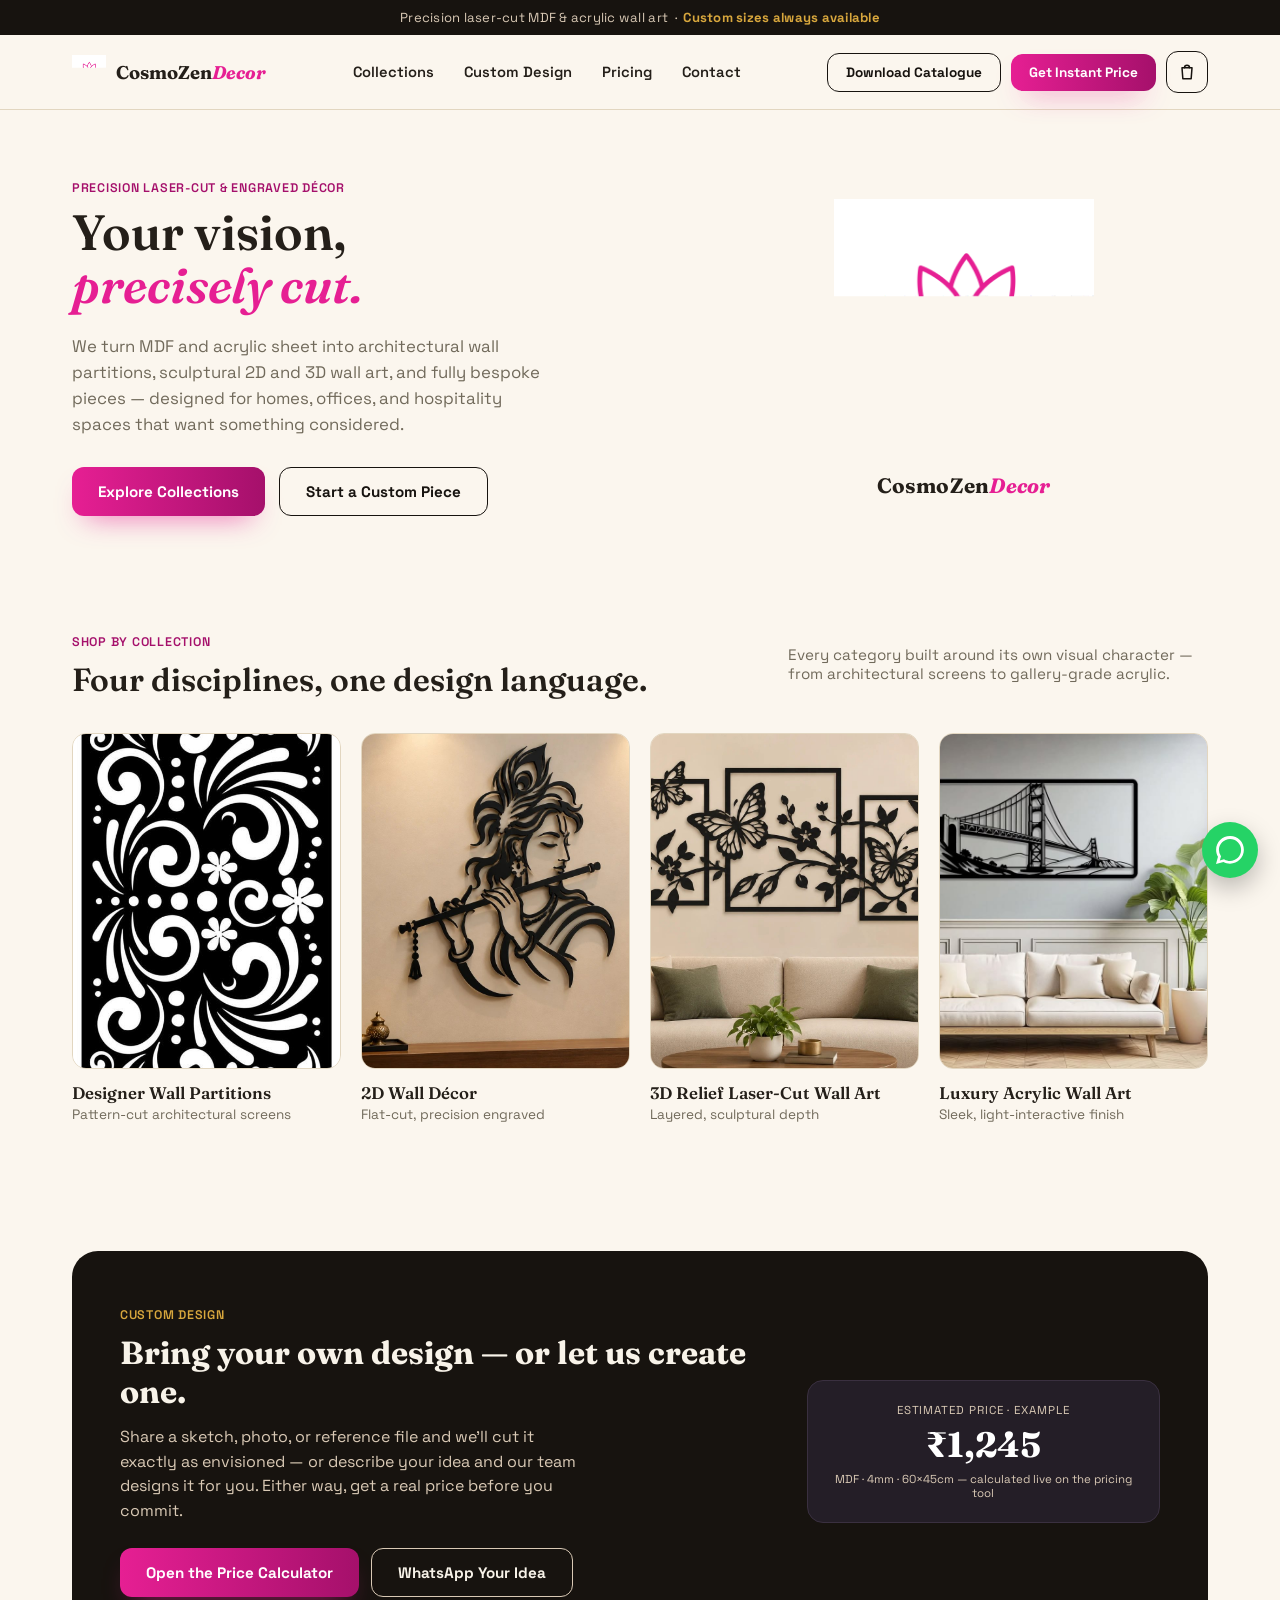
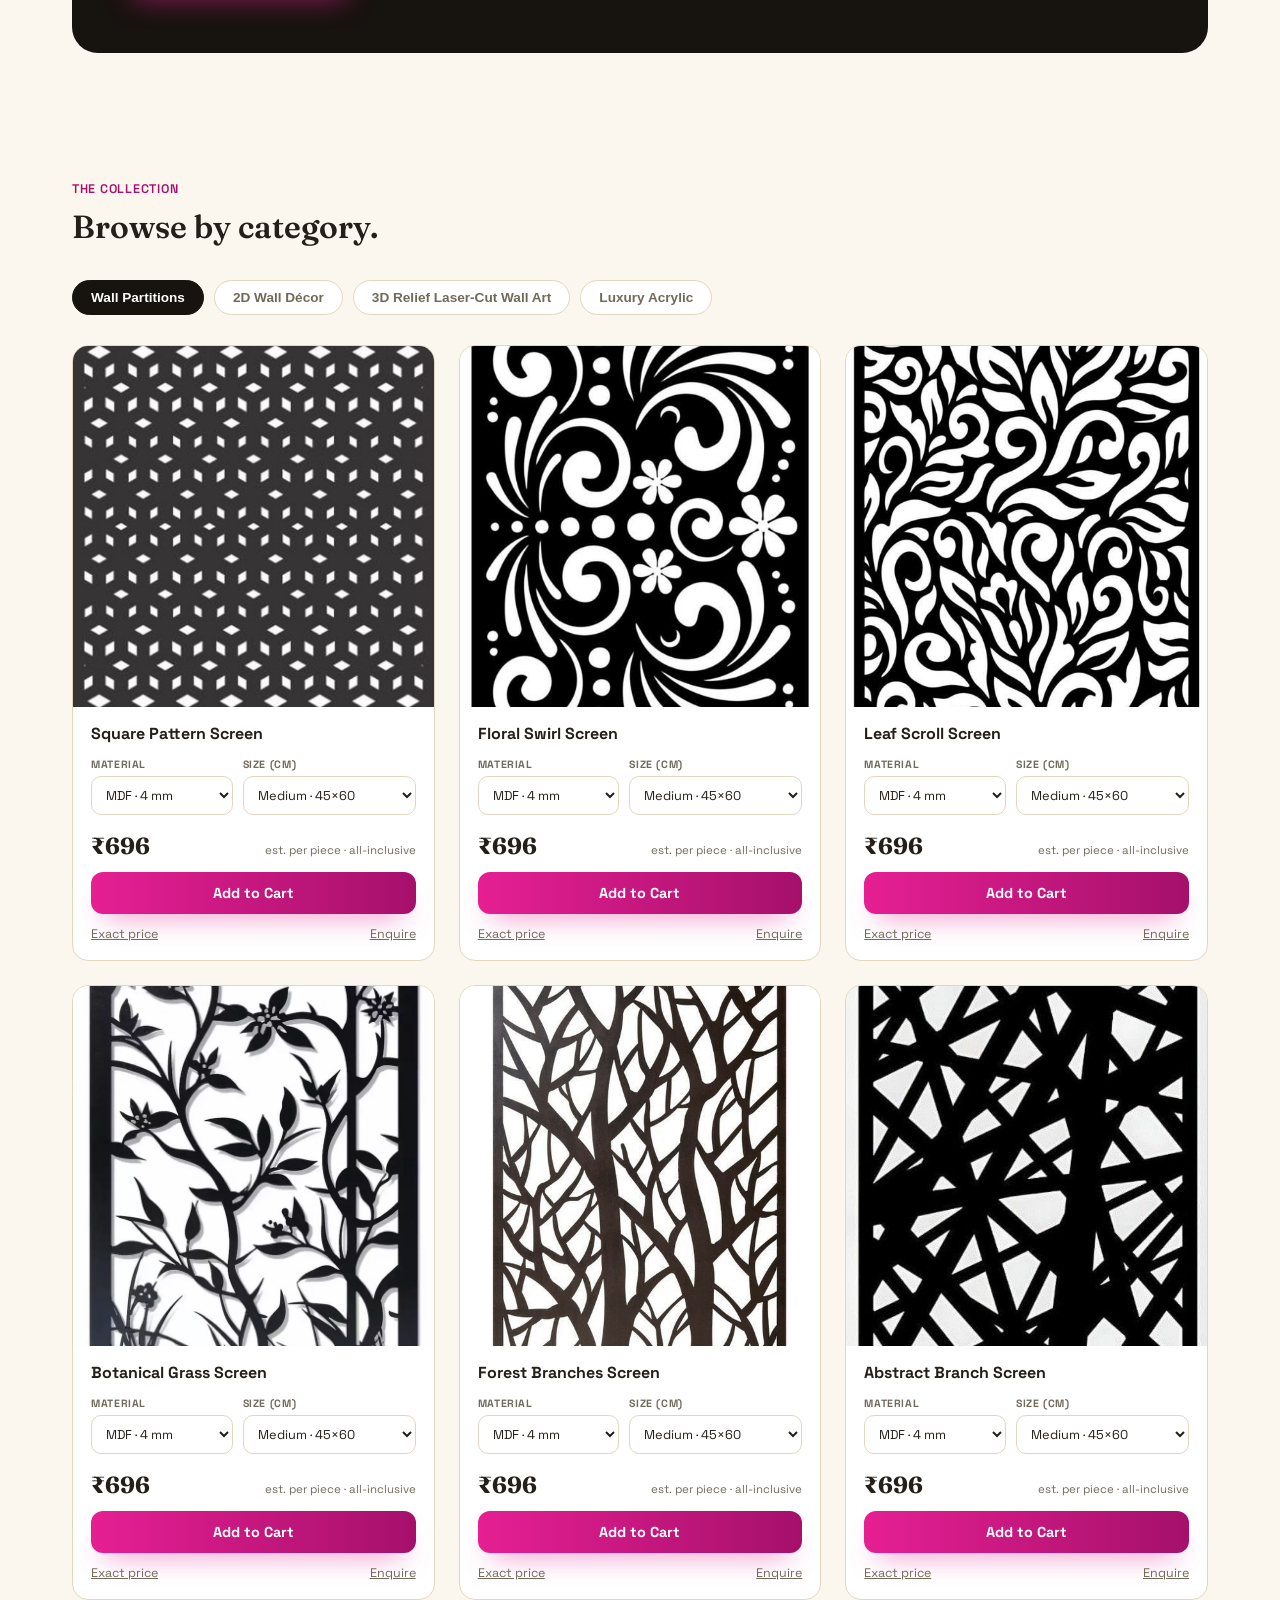
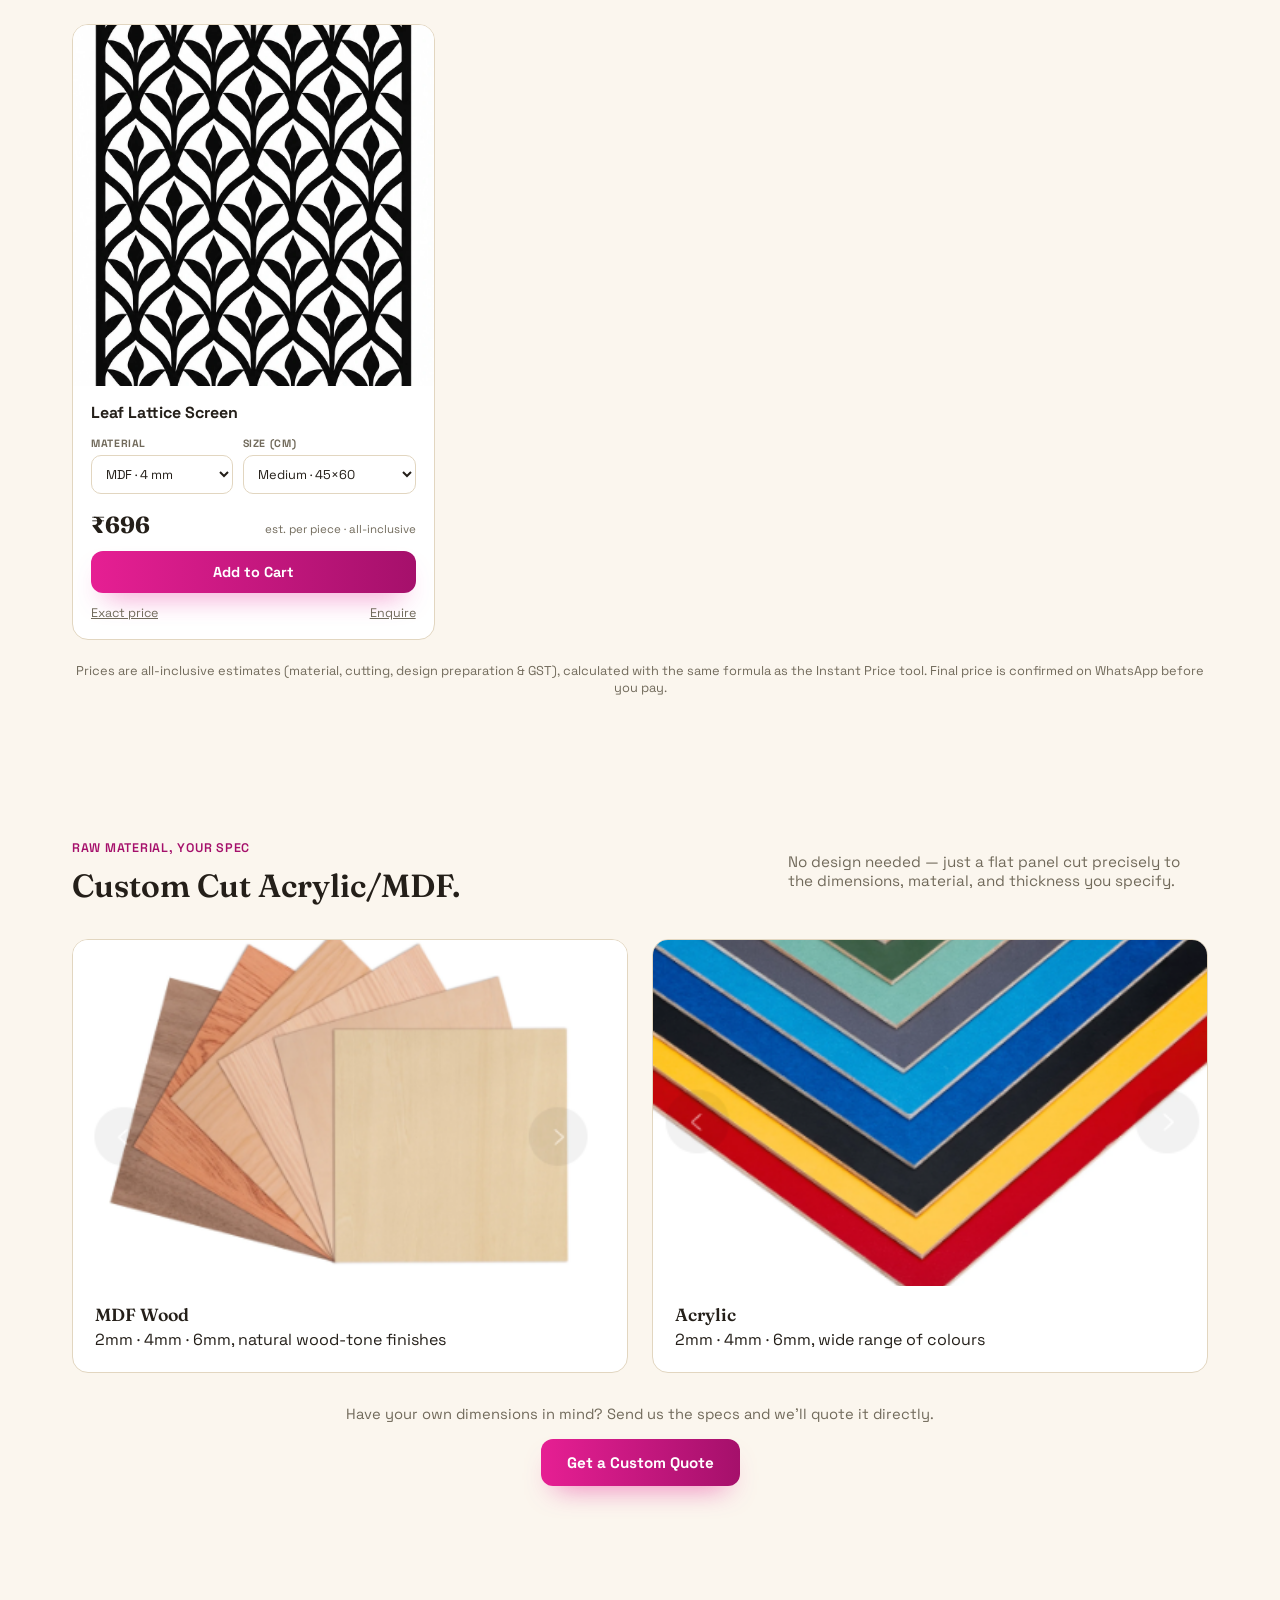
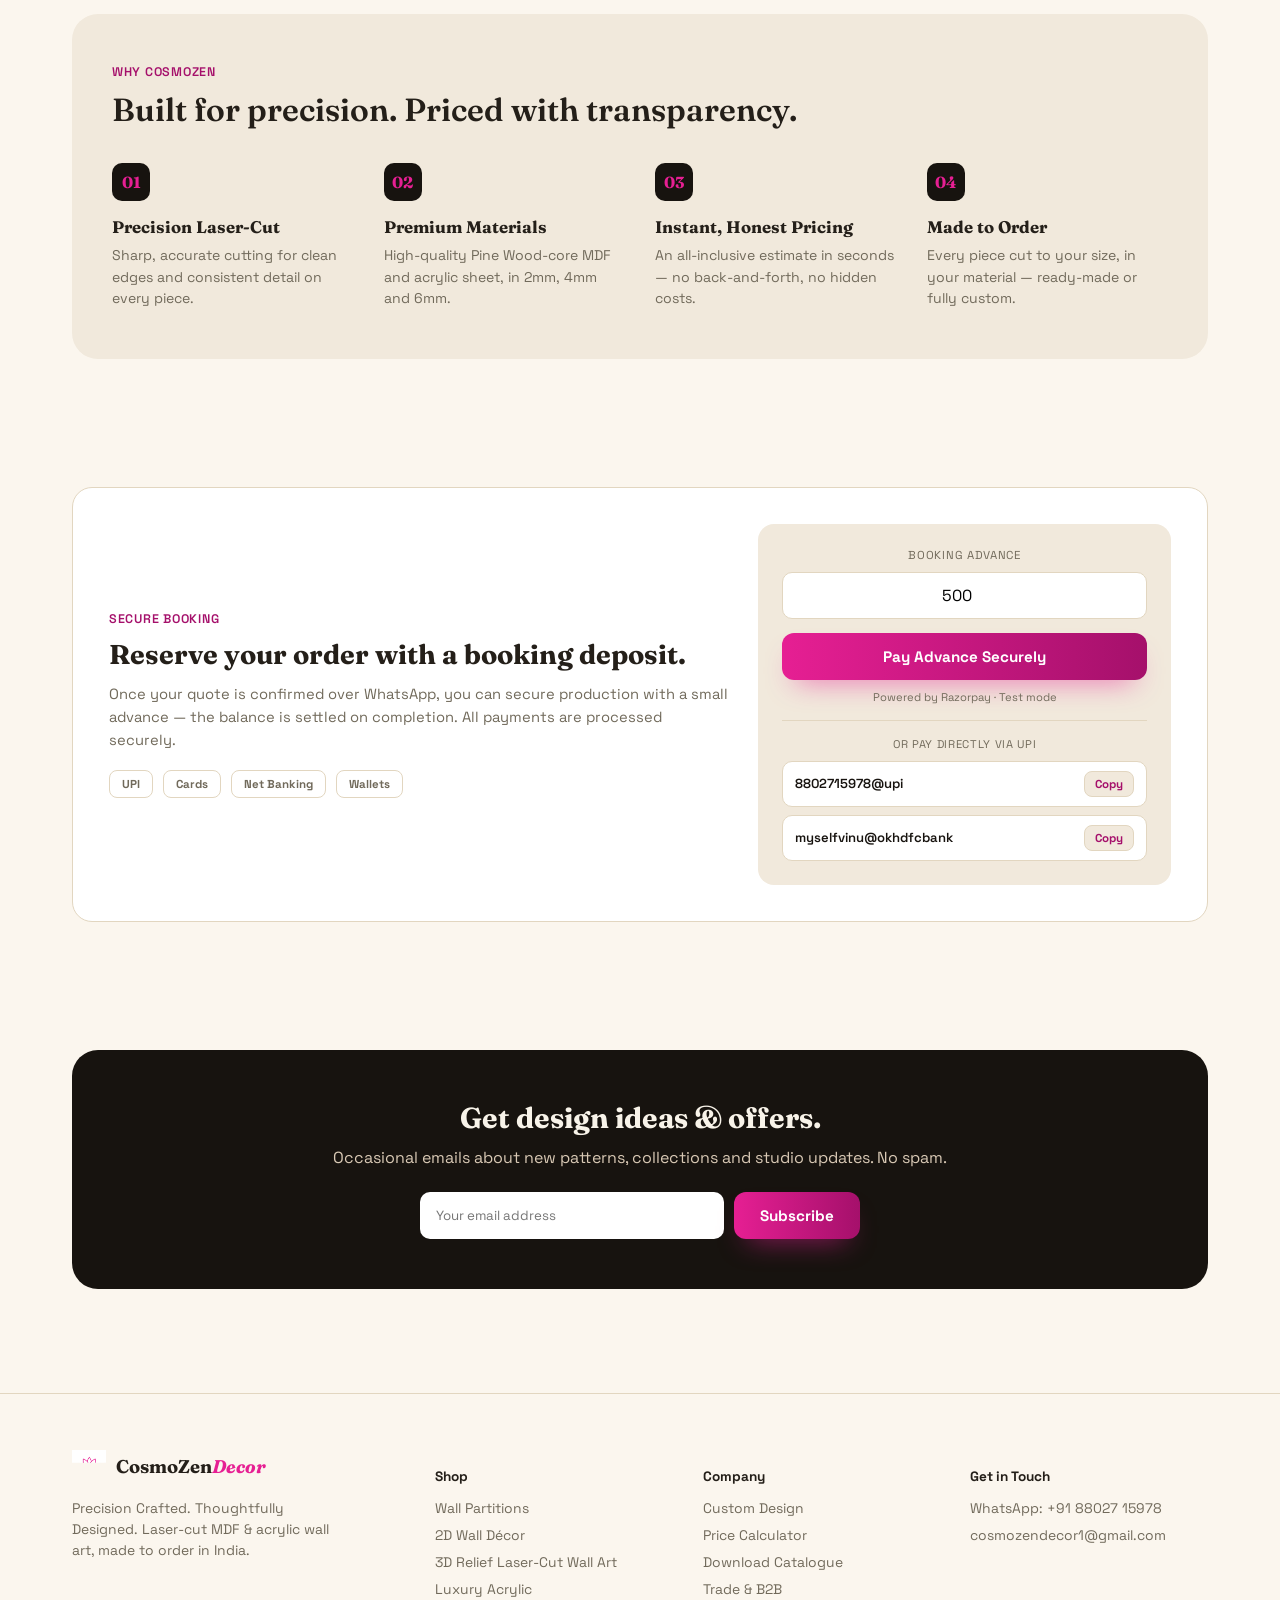
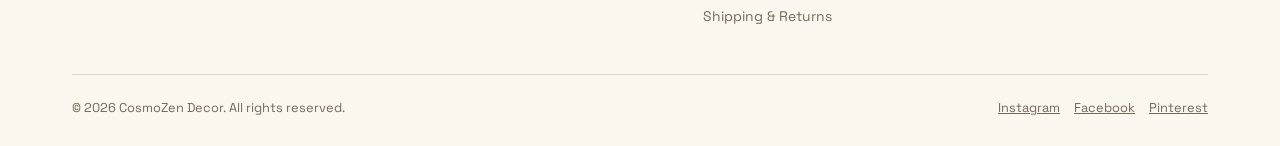
==== index.html @ 8f20385d "Fix product categories: leaf patterns under partitions, remove duplicates, 4 clean partition designs" ====
<!DOCTYPE html>
<html lang="en">
<head>
<meta charset="UTF-8" />
<meta name="viewport" content="width=device-width, initial-scale=1.0" />
<title>CosmoZen Decor — Precision Laser-Cut Wall Art</title>
<meta name="description" content="Precision laser-cut and engraved wall décor in MDF and acrylic — designer partitions, 2D and 3D wall art, and fully custom pieces." />
<link rel="icon" href="data:,">
<link rel="preconnect" href="https://fonts.googleapis.com">
<link href="https://fonts.googleapis.com/css2?family=Fraunces:ital,opsz,wght@0,9..144,400;0,9..144,600;0,9..144,700;1,9..144,500&family=Space+Grotesk:wght@400;500;600;700&display=swap" rel="stylesheet">
<style>
  :root{
    --ink:#17130F; --paper:#FBF6EE; --stone:#F1E9DC; --stone-line:#E2D6C0;
    --magenta:#E61F93; --magenta-deep:#A5106B; --gold:#D8A73D;
    --text:#241F19; --muted:#716A5B; --light:#F8F3E9; --light-muted:#D9C9B5;
  }
  *{box-sizing:border-box;}
  html{scroll-behavior:smooth;}
  html,body{margin:0;padding:0;}
  body{background:var(--paper); color:var(--text); font-family:'Space Grotesk',sans-serif; overflow-x:hidden;}
  img{max-width:100%; display:block;}
  a{color:inherit;}
  .wrap{max-width:1200px; margin:0 auto; padding:0 32px;}
  @media (max-width:700px){ .wrap{padding:0 20px;} }
  h1,h2,h3{font-family:'Fraunces',serif; margin:0; color:var(--text);}
  .eyebrow{font-size:.78rem; font-weight:600; letter-spacing:.06em; color:var(--magenta-deep); margin-bottom:10px;}
  .btn{
    display:inline-flex; align-items:center; gap:8px; padding:14px 26px; border-radius:12px;
    font-family:'Space Grotesk',sans-serif; font-weight:700; font-size:.95rem; text-decoration:none;
    border:none; cursor:pointer; transition:transform .2s ease, box-shadow .2s ease;
  }
  .btn-primary{ background:linear-gradient(90deg,var(--magenta),var(--magenta-deep)); color:#fff; box-shadow:0 14px 28px -14px rgba(230,31,147,.7);}
  .btn-primary:hover{ transform:translateY(-2px); }
  .btn-dark{ background:var(--ink); color:var(--light); }
  .btn-dark:hover{ transform:translateY(-2px); }
  .btn-outline{ background:transparent; color:var(--ink); border:1.5px solid var(--ink); }

  /* ===== ANNOUNCEMENT ===== */
  .announce{ background:var(--ink); color:var(--light-muted); text-align:center; font-size:.82rem; padding:9px 16px; letter-spacing:.02em; }
  .announce b{ color:var(--gold); }

  /* ===== NAV ===== */
  header{ position:sticky; top:0; z-index:50; background:rgba(251,246,238,.92); backdrop-filter:blur(8px); border-bottom:1px solid var(--stone-line); }
  nav{ display:flex; align-items:center; justify-content:space-between; padding:16px 0; }
  .brand{ display:flex; align-items:center; gap:10px; text-decoration:none; }
  .brand img{ width:34px; height:34px; object-fit:contain; }
  .brand span{ font-family:'Fraunces',serif; font-weight:700; font-size:1.15rem; color:var(--text); }
  .brand span em{ color:var(--magenta); font-style:italic; }
  .navlinks{ display:flex; gap:30px; list-style:none; margin:0; padding:0; font-size:.92rem; font-weight:600; }
  .navlinks a{ text-decoration:none; color:var(--text); }
  .navlinks a:hover{ color:var(--magenta); }
  .navcta{ display:flex; gap:10px; align-items:center; }
  .navcta .btn{ padding:10px 18px; font-size:.85rem; }
  .navtoggle{ display:none; background:none; border:none; font-size:1.5rem; cursor:pointer; }
  @media (max-width:860px){
    .navlinks{ display:none; }
    .navtoggle{ display:block; }
  }

  /* ===== HERO ===== */
  .hero{ padding:70px 0 50px; }
  .hero-grid{ display:grid; grid-template-columns:1.1fr .9fr; gap:50px; align-items:center; }
  @media (max-width:900px){ .hero-grid{ grid-template-columns:1fr; } }
  .hero h1{ font-size:3.1rem; line-height:1.06; font-weight:600; }
  .hero h1 em{ color:var(--magenta); font-style:italic; }
  .hero p{ font-size:1.05rem; color:var(--muted); max-width:480px; margin:22px 0 30px; line-height:1.55; }
  .hero-ctas{ display:flex; gap:14px; flex-wrap:wrap; }
  .hero-art{ position:relative; display:flex; flex-direction:column; align-items:center; justify-content:center; }
  .hero-video{ width:100%; max-width:540px; height:auto; border-radius:20px; box-shadow:0 20px 50px -20px rgba(23,19,15,.35); background:var(--stone); }
  .hero-art-cap{ margin-top:14px; font-family:'Fraunces',serif; font-weight:700; font-size:1.3rem; letter-spacing:.01em;
    opacity:0; animation:capFadeIn .5s ease forwards .3s; }
  .hero-art-cap em{ color:var(--magenta); font-style:italic; }
  @keyframes capFadeIn{ to{ opacity:1; } }
  @media (prefers-reduced-motion:reduce){ .hero-art-cap{ animation:none; opacity:1; } }

  /* ===== SECTION SHARED ===== */
  section{ padding:64px 0; }
  .section-head{ display:flex; justify-content:space-between; align-items:flex-end; gap:20px; margin-bottom:34px; flex-wrap:wrap; }
  .section-head h2{ font-size:2rem; font-weight:600; }
  .section-head p{ color:var(--muted); font-size:.95rem; max-width:420px; }

  /* ===== CATEGORY GRID ===== */
  .cat-grid{ display:grid; grid-template-columns:repeat(4,1fr); gap:20px; }
  @media (max-width:900px){ .cat-grid{ grid-template-columns:repeat(2,1fr);} }
  @media (max-width:520px){ .cat-grid{ grid-template-columns:1fr;} }

  /* ===== CUSTOM CUT RAW MATERIAL ===== */
  .material-grid{ display:grid; grid-template-columns:repeat(2,1fr); gap:24px; margin-top:8px; }
  @media (max-width:700px){ .material-grid{ grid-template-columns:1fr; } }
  .material-card{ background:#fff; border:1px solid var(--stone-line); border-radius:16px; overflow:hidden; }
  .material-card img{ width:100%; aspect-ratio:16/10; object-fit:cover; display:block; }
  .material-card .mc-body{ padding:18px 22px 22px; }
  .material-card h3{ font-size:1.1rem; font-weight:600; margin-bottom:4px; }
  .material-cut-cta{ text-align:center; margin-top:32px; }
  .material-cut-cta p{ color:var(--muted); font-size:.92rem; margin-bottom:16px; }
  .cat-card{ text-decoration:none; display:block; }
  .cat-thumb{ position:relative; aspect-ratio:4/5; background:var(--stone); border:1px solid var(--stone-line); border-radius:14px; overflow:hidden; }
  .cat-thumb img{ transition:transform .4s ease; }
  .cat-card:hover .cat-thumb img{ transform:scale(1.04); }
  .cat-card h3{ font-size:1.05rem; margin-top:14px; font-weight:600; }
  .cat-card .cat-sub{ font-size:.85rem; color:var(--muted); margin-top:3px; }

  /* ===== CUSTOM CTA BANNER ===== */
  .custom-cta{ background:var(--ink); border-radius:26px; padding:56px 48px; color:var(--light); display:grid; grid-template-columns:1.3fr .7fr; gap:30px; align-items:center; }
  @media (max-width:800px){ .custom-cta{ grid-template-columns:1fr; padding:40px 26px;} }
  .custom-cta h2{ color:var(--light); font-size:2rem; }
  .custom-cta p{ color:var(--light-muted); margin-top:14px; max-width:460px; line-height:1.55; }
  .custom-cta .ctas{ display:flex; gap:12px; flex-wrap:wrap; margin-top:24px; }
  .price-preview{ background:#241E27; border:1px solid #3A3040; border-radius:16px; padding:22px; text-align:center; }
  .price-preview .plabel{ font-size:.72rem; letter-spacing:.08em; text-transform:uppercase; color:var(--light-muted); }
  .price-preview .pnum{ font-family:'Fraunces',serif; font-size:2.2rem; font-weight:700; color:#fff; margin:6px 0; }
  .price-preview .pnote{ font-size:.72rem; color:var(--light-muted); }

  /* ===== PRODUCT GRID (per category) ===== */
  .prod-grid{ display:grid; grid-template-columns:repeat(3,1fr); gap:24px; }
  @media (max-width:900px){ .prod-grid{ grid-template-columns:repeat(2,1fr);} }
  @media (max-width:560px){ .prod-grid{ grid-template-columns:1fr;} }
  .prod-card{ background:#fff; border:1px solid var(--stone-line); border-radius:16px; overflow:hidden; transition:box-shadow .25s ease, transform .25s ease; }
  .prod-card:hover{ box-shadow:0 16px 32px -18px rgba(23,19,15,.25); transform:translateY(-3px); }
  .prod-thumb{ position:relative; aspect-ratio:1/1; background:var(--stone); overflow:hidden; }
  .prod-thumb img{ transition:transform .4s ease; }
  .prod-card:hover .prod-thumb img{ transform:scale(1.05); }
  .prod-body{ padding:16px 18px 18px; }
  .prod-body h4{ font-family:'Space Grotesk',sans-serif; font-size:1rem; font-weight:700; margin:0; }
  .prod-opts{ display:grid; grid-template-columns:.9fr 1.1fr; gap:10px; margin-top:14px; }
  .opt label{ display:block; font-size:.66rem; font-weight:700; letter-spacing:.06em; text-transform:uppercase; color:var(--muted); margin-bottom:5px; }
  .opt select, .opt input{ width:100%; padding:9px 10px; border:1.5px solid var(--stone-line); border-radius:10px; background:#fff; font-family:'Space Grotesk',sans-serif; font-size:.8rem; color:var(--text); }
  .opt select:focus, .opt input:focus{ outline:2px solid var(--magenta); outline-offset:1px; }
  .custom-size{ display:none; grid-template-columns:1fr 1fr; gap:10px; margin-top:10px; }
  .custom-size.show{ display:grid; }
  .prod-price{ display:flex; align-items:baseline; justify-content:space-between; gap:8px; margin:16px 0 12px; }
  .prod-price .amt{ font-family:'Fraunces',serif; font-size:1.45rem; font-weight:700; color:var(--text); }
  .prod-price small{ color:var(--muted); font-size:.72rem; text-align:right; }
  .prod-add{ width:100%; justify-content:center; padding:12px 18px; font-size:.9rem; }
  .prod-add.added{ background:var(--ink); box-shadow:none; }
  .prod-links{ display:flex; justify-content:space-between; margin-top:12px; font-size:.78rem; }
  .prod-links a{ color:var(--muted); }
  .prod-links a:hover{ color:var(--magenta); }
  .price-note{ color:var(--muted); font-size:.8rem; margin-top:22px; text-align:center; }

  .tabbar{ display:flex; gap:10px; flex-wrap:wrap; margin-bottom:30px; }
  .tab{ padding:9px 18px; border-radius:999px; border:1.5px solid var(--stone-line); background:#fff; font-size:.85rem; font-weight:600; cursor:pointer; color:var(--muted); }
  .tab.active{ background:var(--ink); color:#fff; border-color:var(--ink); }

  /* ===== VALUE PROPS ===== */
  .values{ background:var(--stone); border-radius:26px; padding:50px 40px; }
  .values-grid{ display:grid; grid-template-columns:repeat(4,1fr); gap:30px; margin-top:34px; }
  @media (max-width:800px){ .values-grid{ grid-template-columns:repeat(2,1fr);} }
  .value-item h3{ font-size:1.05rem; margin-bottom:8px; }
  .value-item p{ font-size:.88rem; color:var(--muted); line-height:1.5; margin:0; }
  .value-mark{ width:38px; height:38px; border-radius:10px; background:var(--ink); color:var(--magenta); display:flex; align-items:center; justify-content:center; font-family:'Fraunces',serif; font-weight:700; margin-bottom:16px; }

  /* ===== PAYMENT SECTION ===== */
  .pay-card{ background:#fff; border:1px solid var(--stone-line); border-radius:20px; padding:36px; display:grid; grid-template-columns:1.2fr .8fr; gap:30px; align-items:center; }
  @media (max-width:800px){ .pay-card{ grid-template-columns:1fr; } }
  .pay-card h2{ font-size:1.7rem; }
  .pay-card p{ color:var(--muted); font-size:.92rem; line-height:1.55; margin-top:12px; }
  .pay-badges{ display:flex; gap:10px; margin-top:18px; flex-wrap:wrap; }
  .pay-badge{ font-size:.72rem; font-weight:700; color:var(--muted); border:1px solid var(--stone-line); padding:6px 12px; border-radius:8px; }
  .pay-box{ background:var(--stone); border-radius:16px; padding:24px; text-align:center; }
  .pay-box input{ width:100%; padding:12px; border-radius:10px; border:1.5px solid var(--stone-line); font-family:'Space Grotesk',sans-serif; font-size:1rem; text-align:center; margin-bottom:14px; }

  .upi-block{ margin-top:16px; padding-top:16px; border-top:1px solid var(--stone-line); }
  .upi-label{ font-size:.7rem; color:var(--muted); text-transform:uppercase; letter-spacing:.06em; margin-bottom:10px; text-align:center; }
  .upi-row{ display:flex; align-items:center; justify-content:space-between; gap:8px; background:#fff; border:1px solid var(--stone-line); border-radius:10px; padding:9px 12px; margin-bottom:8px; }
  .upi-row:last-child{ margin-bottom:0; }
  .upi-id{ font-family:'Space Grotesk',sans-serif; font-size:.82rem; font-weight:600; color:var(--ink); overflow:hidden; text-overflow:ellipsis; white-space:nowrap; }
  .upi-copy{ flex-shrink:0; border:1px solid var(--stone-line); background:var(--stone); border-radius:8px; padding:5px 10px; font-size:.72rem; font-weight:700; color:var(--magenta-deep); cursor:pointer; font-family:'Space Grotesk',sans-serif; transition:background .2s ease; }
  .upi-copy:hover{ background:var(--blush,#FDE6F1); }
  .upi-copy.copied{ background:var(--magenta); color:#fff; border-color:var(--magenta); }

  /* ===== NEWSLETTER ===== */
  .news{ background:var(--ink); border-radius:26px; padding:50px 40px; text-align:center; color:var(--light); }
  .news h2{ color:var(--light); font-size:1.8rem; }
  .news p{ color:var(--light-muted); margin:12px 0 24px; }
  .news-form{ display:flex; justify-content:center; gap:10px; flex-wrap:wrap; max-width:440px; margin:0 auto; }
  .news-form input{ flex:1; min-width:220px; padding:13px 16px; border-radius:10px; border:none; font-family:'Space Grotesk',sans-serif; }

  /* ===== FOOTER ===== */
  footer{ border-top:1px solid var(--stone-line); padding:56px 0 30px; margin-top:40px; }
  .footer-grid{ display:grid; grid-template-columns:1.4fr repeat(3,1fr); gap:30px; }
  @media (max-width:800px){ .footer-grid{ grid-template-columns:1fr 1fr;} }
  .footer-grid h4{ font-size:.85rem; font-weight:700; margin-bottom:14px; }
  .footer-grid ul{ list-style:none; margin:0; padding:0; }
  .footer-grid li{ margin-bottom:9px; font-size:.87rem; }
  .footer-grid a{ text-decoration:none; color:var(--muted); }
  .footer-grid a:hover{ color:var(--magenta); }
  .footer-bottom{ display:flex; justify-content:space-between; align-items:center; margin-top:40px; padding-top:24px; border-top:1px solid var(--stone-line); font-size:.8rem; color:var(--muted); flex-wrap:wrap; gap:10px; }
  .social{ display:flex; gap:14px; }

  /* ===== CART ===== */
  .cart-btn{ position:relative; display:inline-flex; align-items:center; justify-content:center; width:42px; height:42px; border-radius:12px; border:1.5px solid var(--ink); background:transparent; color:var(--ink); cursor:pointer; transition:background .2s ease, color .2s ease; }
  .cart-btn:hover{ background:var(--ink); color:var(--light); }
  .cart-btn svg{ width:20px; height:20px; }
  .cart-badge{ position:absolute; top:-8px; right:-8px; min-width:20px; height:20px; padding:0 5px; border-radius:999px; background:var(--magenta); color:#fff; font-size:.68rem; font-weight:700; display:flex; align-items:center; justify-content:center; }
  .cart-badge[hidden]{ display:none; }
  .cart-badge.bump{ animation:badgeBump .35s ease; }
  @keyframes badgeBump{ 50%{ transform:scale(1.4); } }
  .cart-overlay{ position:fixed; inset:0; background:rgba(23,19,15,.5); opacity:0; pointer-events:none; transition:opacity .25s ease; z-index:80; }
  .cart-overlay.open{ opacity:1; pointer-events:auto; }
  .cart-drawer{ position:fixed; top:0; right:0; height:100%; width:min(440px,100%); background:var(--paper); z-index:90; transform:translateX(100%); transition:transform .3s ease; display:flex; flex-direction:column; box-shadow:-20px 0 50px -20px rgba(23,19,15,.4); visibility:hidden; }
  .cart-drawer.open{ transform:none; visibility:visible; }
  .cart-head{ display:flex; align-items:center; justify-content:space-between; padding:20px 22px; border-bottom:1px solid var(--stone-line); }
  .cart-head h2{ font-size:1.3rem; font-weight:600; }
  .cart-close{ width:36px; height:36px; border-radius:10px; border:1px solid var(--stone-line); background:#fff; font-size:1.2rem; line-height:1; cursor:pointer; color:var(--text); }
  .cart-items{ flex:1; overflow-y:auto; padding:6px 22px; }
  .cart-empty{ text-align:center; color:var(--muted); padding:70px 10px; line-height:1.6; }
  .cart-item{ display:grid; grid-template-columns:72px 1fr auto; gap:14px; padding:16px 0; border-bottom:1px solid var(--stone-line); }
  .cart-item img{ width:72px; height:72px; object-fit:cover; border-radius:10px; background:var(--stone); }
  .ci-name{ font-weight:700; font-size:.92rem; line-height:1.3; }
  .ci-meta{ color:var(--muted); font-size:.78rem; margin-top:3px; line-height:1.4; }
  .ci-qty{ display:inline-flex; align-items:center; border:1px solid var(--stone-line); border-radius:8px; margin-top:9px; background:#fff; }
  .ci-qty button{ width:30px; height:30px; border:none; background:none; cursor:pointer; font-size:1rem; color:var(--text); }
  .ci-qty span{ min-width:26px; text-align:center; font-size:.85rem; font-weight:600; }
  .ci-right{ display:flex; flex-direction:column; justify-content:space-between; align-items:flex-end; }
  .ci-price{ font-weight:700; font-size:.92rem; }
  .ci-remove{ background:none; border:none; color:var(--muted); font-size:.75rem; text-decoration:underline; cursor:pointer; padding:0; font-family:'Space Grotesk',sans-serif; }
  .cart-foot{ border-top:1px solid var(--stone-line); padding:18px 22px 22px; background:#fff; }
  .cart-total{ display:flex; justify-content:space-between; font-weight:700; font-size:1.1rem; }
  .cart-note{ color:var(--muted); font-size:.75rem; margin:6px 0 14px; line-height:1.5; }
  .cart-foot .btn{ width:100%; justify-content:center; }
  .cart-foot .btn[disabled]{ opacity:.45; cursor:not-allowed; transform:none; }
  .cart-foot-links{ display:flex; justify-content:space-between; margin-top:12px; font-size:.78rem; }
  .cart-foot-links a, .cart-foot-links button{ color:var(--muted); background:none; border:none; padding:0; cursor:pointer; font-family:'Space Grotesk',sans-serif; font-size:.78rem; text-decoration:underline; }
  body.cart-open{ overflow:hidden; }
  .navlinks a{ white-space:nowrap; }
  @media (max-width:1180px){
    .navlinks{ gap:20px; font-size:.86rem; }
    .navcta .btn{ padding:9px 14px; font-size:.8rem; }
  }
  @media (max-width:640px){
    nav{ gap:10px; }
    .navcta{ gap:8px; }
    .navcta .btn{ padding:9px 12px; font-size:.78rem; }
    .brand span{ font-size:1rem; }
  }
  @media (max-width:520px){ .navcta .btn-outline{ display:none; } }

  /* ===== WHATSAPP FLOAT ===== */
  .wa-float{ position:fixed; bottom:22px; right:22px; width:56px; height:56px; border-radius:50%; background:#25D366; display:flex; align-items:center; justify-content:center; box-shadow:0 10px 24px rgba(0,0,0,.25); z-index:60; text-decoration:none; }
  .wa-float svg{ width:28px; height:28px; fill:#fff; }
</style>
</head>
<body>

<div class="announce">Precision laser-cut MDF &amp; acrylic wall art &nbsp;·&nbsp; <b>Custom sizes always available</b></div>

<header>
  <div class="wrap">
    <nav>
      <a class="brand" href="#top">
        <img src="logo.png" alt="CosmoZen Decor" />
        <span>CosmoZen<em>Decor</em></span>
      </a>
      <ul class="navlinks">
        <li><a href="#collections">Collections</a></li>
        <li><a href="#custom">Custom Design</a></li>
        <li><a href="#pricing">Pricing</a></li>
        <li><a href="#contact">Contact</a></li>
      </ul>
      <div class="navcta">
        <a class="btn btn-outline" href="CosmoZenDecor_Catalogue.pdf" target="_blank" rel="noopener" download>Download Catalogue</a>
        <a class="btn btn-primary" href="https://cosmo-zen-decor.vercel.app/" target="_blank" rel="noopener">Get Instant Price</a>
        <button type="button" class="cart-btn" id="cartBtn" aria-label="Open cart">
          <svg viewBox="0 0 24 24" fill="none" stroke="currentColor" stroke-width="1.8" stroke-linecap="round" stroke-linejoin="round" aria-hidden="true"><path d="M6 7h12l-1 13H7L6 7Z"/><path d="M9 7a3 3 0 0 1 6 0"/></svg>
          <span class="cart-badge" id="cartBadge" hidden>0</span>
        </button>
      </div>
    </nav>
  </div>
</header>

<main id="top">
  <!-- HERO -->
  <section class="hero">
    <div class="wrap hero-grid">
      <div>
        <div class="eyebrow">PRECISION LASER-CUT &amp; ENGRAVED DÉCOR</div>
        <h1>Your vision,<br/><em>precisely cut.</em></h1>
        <p>We turn MDF and acrylic sheet into architectural wall partitions, sculptural 2D and 3D wall art, and fully bespoke pieces — designed for homes, offices, and hospitality spaces that want something considered.</p>
        <div class="hero-ctas">
          <a class="btn btn-primary" href="#collections">Explore Collections</a>
          <a class="btn btn-outline" href="#custom">Start a Custom Piece</a>
        </div>
      </div>
      <div class="hero-art">
        <video class="hero-video" src="videos/hero-presenter.mp4" controls playsinline preload="metadata" aria-label="CosmoZen Decor brand video — click to play"></video>
        <div class="hero-art-cap">CosmoZen<em>Decor</em></div>
      </div>
    </div>
  </section>

  <!-- COLLECTIONS -->
  <section id="collections">
    <div class="wrap">
      <div class="section-head">
        <div>
          <div class="eyebrow">SHOP BY COLLECTION</div>
          <h2>Four disciplines, one design language.</h2>
        </div>
        <p>Every category built around its own visual character — from architectural screens to gallery-grade acrylic.</p>
      </div>
      <div class="cat-grid">
        <a class="cat-card" href="#partitions">
          <div class="cat-thumb">
            <img src="images/wall-partitions/leaf-and-flower.jpg" alt="Designer Wall Partitions" style="width:100%;height:100%;object-fit:cover;display:block;" />
          </div>
          <h3>Designer Wall Partitions</h3>
          <div class="cat-sub">Pattern-cut architectural screens</div>
        </a>
        <a class="cat-card" href="#twod">
          <div class="cat-thumb">
            <img src="images/wall-decor/radha-krishna.jpg" alt="2D Wall Décor" style="width:100%;height:100%;object-fit:cover;display:block;" />
          </div>
          <h3>2D Wall Décor</h3>
          <div class="cat-sub">Flat-cut, precision engraved</div>
        </a>
        <a class="cat-card" href="#threed">
          <div class="cat-thumb">
            <img src="images/3d-wall-decor/butterfly-triptych.jpg" alt="3D Relief Laser-Cut Wall Art" style="width:100%;height:100%;object-fit:cover;display:block;" />
          </div>
          <h3>3D Relief Laser-Cut Wall Art</h3>
          <div class="cat-sub">Layered, sculptural depth</div>
        </a>
        <a class="cat-card" href="#acrylic">
          <div class="cat-thumb">
            <img src="images/acrylic/bridge.jpg" alt="Luxury Acrylic Wall Art" style="width:100%;height:100%;object-fit:cover;display:block;" />
          </div>
          <h3>Luxury Acrylic Wall Art</h3>
          <div class="cat-sub">Sleek, light-interactive finish</div>
        </a>
      </div>
    </div>
  </section>

  <!-- CUSTOM + PRICING CTA -->
  <section id="custom">
    <div class="wrap">
      <div class="custom-cta">
        <div>
          <div class="eyebrow" style="color:var(--gold);">CUSTOM DESIGN</div>
          <h2>Bring your own design — or let us create one.</h2>
          <p>Share a sketch, photo, or reference file and we'll cut it exactly as envisioned — or describe your idea and our team designs it for you. Either way, get a real price before you commit.</p>
          <div class="ctas">
            <a class="btn btn-primary" href="https://cosmo-zen-decor.vercel.app/" target="_blank" rel="noopener" id="pricing">Open the Price Calculator</a>
            <a class="btn btn-outline" style="border-color:var(--light-muted); color:var(--light);" href="https://wa.me/918802715978" target="_blank" rel="noopener">WhatsApp Your Idea</a>
          </div>
        </div>
        <div class="price-preview">
          <div class="plabel">Estimated Price · Example</div>
          <div class="pnum">₹1,245</div>
          <div class="pnote">MDF · 4mm · 60×45cm — calculated live on the pricing tool</div>
        </div>
      </div>
    </div>
  </section>

  <!-- PRODUCT SHOWCASE WITH TABS -->
  <section>
    <div class="wrap">
      <div class="section-head">
        <div>
          <div class="eyebrow">THE COLLECTION</div>
          <h2>Browse by category.</h2>
        </div>
      </div>
      <div class="tabbar">
        <button class="tab active" data-cat="partitions">Wall Partitions</button>
        <button class="tab" data-cat="twod">2D Wall Décor</button>
        <button class="tab" data-cat="threed">3D Relief Laser-Cut Wall Art</button>
        <button class="tab" data-cat="acrylic">Luxury Acrylic</button>
      </div>
      <div class="prod-grid" id="prodGrid"></div>
      <p class="price-note">Prices are all-inclusive estimates (material, cutting, design preparation &amp; GST), calculated with the same formula as the Instant Price tool. Final price is confirmed on WhatsApp before you pay.</p>
    </div>
  </section>

  <!-- CUSTOM CUT RAW MATERIAL -->
  <section id="customcut">
    <div class="wrap">
      <div class="section-head">
        <div>
          <div class="eyebrow">RAW MATERIAL, YOUR SPEC</div>
          <h2>Custom Cut Acrylic/MDF.</h2>
        </div>
        <p>No design needed — just a flat panel cut precisely to the dimensions, material, and thickness you specify.</p>
      </div>
      <div class="material-grid">
        <div class="material-card">
          <img src="images/materials/mdf-swatches.png" alt="MDF wood veneer swatches" />
          <div class="mc-body">
            <h3>MDF Wood</h3>
            <div class="cat-sub">2mm · 4mm · 6mm, natural wood-tone finishes</div>
          </div>
        </div>
        <div class="material-card">
          <img src="images/materials/acrylic-swatches.png" alt="Acrylic colour swatches" />
          <div class="mc-body">
            <h3>Acrylic</h3>
            <div class="cat-sub">2mm · 4mm · 6mm, wide range of colours</div>
          </div>
        </div>
      </div>
      <div class="material-cut-cta">
        <p>Have your own dimensions in mind? Send us the specs and we'll quote it directly.</p>
        <a class="btn btn-primary" href="https://wa.me/918802715978" target="_blank" rel="noopener">Get a Custom Quote</a>
      </div>
    </div>
  </section>

  <!-- VALUE PROPS -->
  <section>
    <div class="wrap">
      <div class="values">
        <div class="section-head" style="margin-bottom:0;">
          <div>
            <div class="eyebrow">WHY COSMOZEN</div>
            <h2>Built for precision. Priced with transparency.</h2>
          </div>
        </div>
        <div class="values-grid">
          <div class="value-item">
            <div class="value-mark">01</div>
            <h3>Precision Laser-Cut</h3>
            <p>Sharp, accurate cutting for clean edges and consistent detail on every piece.</p>
          </div>
          <div class="value-item">
            <div class="value-mark">02</div>
            <h3>Premium Materials</h3>
            <p>High-quality Pine Wood-core MDF and acrylic sheet, in 2mm, 4mm and 6mm.</p>
          </div>
          <div class="value-item">
            <div class="value-mark">03</div>
            <h3>Instant, Honest Pricing</h3>
            <p>An all-inclusive estimate in seconds — no back-and-forth, no hidden costs.</p>
          </div>
          <div class="value-item">
            <div class="value-mark">04</div>
            <h3>Made to Order</h3>
            <p>Every piece cut to your size, in your material — ready-made or fully custom.</p>
          </div>
        </div>
      </div>
    </div>
  </section>

  <!-- PAYMENT -->
  <section id="payment">
    <div class="wrap">
      <div class="pay-card">
        <div>
          <div class="eyebrow">SECURE BOOKING</div>
          <h2>Reserve your order with a booking deposit.</h2>
          <p>Once your quote is confirmed over WhatsApp, you can secure production with a small advance — the balance is settled on completion. All payments are processed securely.</p>
          <div class="pay-badges">
            <span class="pay-badge">UPI</span>
            <span class="pay-badge">Cards</span>
            <span class="pay-badge">Net Banking</span>
            <span class="pay-badge">Wallets</span>
          </div>
        </div>
        <div class="pay-box">
          <div class="plabel" style="color:var(--muted); font-size:.72rem; letter-spacing:.06em; text-transform:uppercase; margin-bottom:10px;">Booking Advance</div>
          <input type="number" id="advAmount" value="500" min="1" />
          <button class="btn btn-primary" style="width:100%; justify-content:center;" id="payBtn">Pay Advance Securely</button>
          <div style="font-size:.7rem; color:var(--muted); margin-top:10px;">Powered by Razorpay · Test mode</div>
          <div class="upi-block">
            <div class="upi-label">Or Pay Directly via UPI</div>
            <div class="upi-row">
              <span class="upi-id">8802715978@upi</span>
              <button type="button" class="upi-copy" data-upi="8802715978@upi">Copy</button>
            </div>
            <div class="upi-row">
              <span class="upi-id">myselfvinu@okhdfcbank</span>
              <button type="button" class="upi-copy" data-upi="myselfvinu@okhdfcbank">Copy</button>
            </div>
          </div>
        </div>
      </div>
    </div>
  </section>

  <!-- NEWSLETTER -->
  <section>
    <div class="wrap">
      <div class="news">
        <h2>Get design ideas &amp; offers.</h2>
        <p>Occasional emails about new patterns, collections and studio updates. No spam.</p>
        <form class="news-form" onsubmit="return false;">
          <input type="email" placeholder="Your email address" required />
          <button class="btn btn-primary" type="submit">Subscribe</button>
        </form>
      </div>
    </div>
  </section>
</main>

<footer id="contact">
  <div class="wrap">
    <div class="footer-grid">
      <div>
        <a class="brand" href="#top" style="margin-bottom:14px;">
          <img src="logo.png" alt="CosmoZen Decor" />
          <span>CosmoZen<em>Decor</em></span>
        </a>
        <p style="color:var(--muted); font-size:.87rem; max-width:260px; line-height:1.5;">Precision Crafted. Thoughtfully Designed. Laser-cut MDF &amp; acrylic wall art, made to order in India.</p>
      </div>
      <div>
        <h4>Shop</h4>
        <ul>
          <li><a href="#collections">Wall Partitions</a></li>
          <li><a href="#collections">2D Wall Décor</a></li>
          <li><a href="#collections">3D Relief Laser-Cut Wall Art</a></li>
          <li><a href="#collections">Luxury Acrylic</a></li>
        </ul>
      </div>
      <div>
        <h4>Company</h4>
        <ul>
          <li><a href="#custom">Custom Design</a></li>
          <li><a href="https://cosmo-zen-decor.vercel.app/" target="_blank" rel="noopener">Price Calculator</a></li>
          <li><a href="CosmoZenDecor_Catalogue.pdf" target="_blank" rel="noopener" download>Download Catalogue</a></li>
          <li><a href="#">Trade &amp; B2B</a></li>
          <li><a href="#">Shipping &amp; Returns</a></li>
        </ul>
      </div>
      <div>
        <h4>Get in Touch</h4>
        <ul>
          <li><a href="https://wa.me/918802715978" target="_blank" rel="noopener">WhatsApp: +91 88027 15978</a></li>
          <li><a href="mailto:cosmozendecor1@gmail.com">cosmozendecor1@gmail.com</a></li>
        </ul>
      </div>
    </div>
    <div class="footer-bottom">
      <div>© 2026 CosmoZen Decor. All rights reserved.</div>
      <div class="social">
        <a href="#">Instagram</a><a href="#">Facebook</a><a href="#">Pinterest</a>
      </div>
    </div>
  </div>
</footer>

<div class="cart-overlay" id="cartOverlay"></div>
<aside class="cart-drawer" id="cartDrawer" role="dialog" aria-modal="true" aria-labelledby="cartTitle" aria-hidden="true">
  <div class="cart-head">
    <h2 id="cartTitle">Your Cart</h2>
    <button type="button" class="cart-close" id="cartClose" aria-label="Close cart">&times;</button>
  </div>
  <div class="cart-items" id="cartItems"></div>
  <div class="cart-foot">
    <div class="cart-total"><span>Estimated total</span><span id="cartTotal">₹0</span></div>
    <div class="cart-note">All-inclusive estimate (material, cutting, design prep &amp; GST). We confirm the final price, timeline and delivery on WhatsApp before you pay anything.</div>
    <button type="button" class="btn btn-primary" id="cartCheckout" disabled>Send Order on WhatsApp</button>
    <div class="cart-foot-links">
      <a href="#payment" id="cartPayLink">Pay booking advance</a>
      <button type="button" id="cartClear">Clear cart</button>
    </div>
  </div>
</aside>

<a class="wa-float" href="https://wa.me/918802715978" target="_blank" rel="noopener" aria-label="Chat on WhatsApp">
  <svg viewBox="0 0 24 24"><path d="M20.5 3.5A11.8 11.8 0 0 0 12 0C5.4 0 .1 5.3.1 11.9c0 2.1.6 4.1 1.6 5.9L0 24l6.4-1.7c1.7.9 3.6 1.4 5.6 1.4 6.6 0 11.9-5.3 11.9-11.9 0-3.2-1.2-6.1-3.4-8.3zM12 21.4c-1.7 0-3.4-.5-4.8-1.3l-.3-.2-3.6 1 1-3.5-.2-.4A9.5 9.5 0 0 1 2.5 12C2.5 6.8 6.8 2.5 12 2.5c2.5 0 4.9 1 6.7 2.8a9.4 9.4 0 0 1 2.8 6.7c0 5.2-4.3 9.4-9.5 9.4z"/></svg>
</a>

<script src="https://checkout.razorpay.com/v1/checkout.js"></script>
<script>
  const PRODUCTS = {
    partitions: [
      ["Square Pattern Screen", "wall-partitions/square.jpg"],
      ["Floral Swirl Screen", "wall-partitions/leaf-and-flower.jpg"],
      ["Leaf Scroll Screen", "wall-partitions/6.jpg"],
      ["Botanical Grass Screen", "wall-partitions/leaf-and-grass.jpg"],
      ["Forest Branches Screen", "wall-partitions/9.jpg"],
      ["Abstract Branch Screen", "wall-partitions/10.jpg"],
      ["Leaf Lattice Screen", "wall-partitions/leaf-lattice-screen.png"],
      ["Starlight Leaves Screen", "wall-partitions/starlight-leaves.jpg"],
      ["Buds & Leaves Screen", "wall-partitions/buds-and-leaves.jpg"],
      ["Tree Branches Screen", "wall-partitions/tree-branches.jpg"],
      ["Paisley Swirl Screen", "wall-partitions/paisley-swirl.jpg"],
      ["Botanical Vine Screen", "wall-partitions/botanical-vine.jpg"],
      ["Hexagon Lattice Screen", "wall-partitions/hexagon-lattice.jpg"],
    ],
    twod: [
      ["Buddha Wall Art", "wall-decor/budhha.jpg"],
      ["Horse & Tree Panel", "wall-decor/horsetree.png"],
      ["Lion Portrait", "wall-decor/lion.jpg"],
      ["Custom Name Plate", "wall-decor/name-plate.jpg"],
      ["Relax Wall Art", "wall-decor/relax.jpg"],
      ["Sri Yantram", "wall-decor/sriyantram.png"],
      ["Durga on Lion", "wall-decor/durga-on-lion.jpg"],
      ["Ganesha", "wall-decor/ganesha.jpg"],
      ["Jesus & Cross", "wall-decor/jesus-cross.jpg"],
      ["Radha Krishna", "wall-decor/radha-krishna.jpg"],
      ["Running Horse", "wall-decor/running-horse.jpg"],
    ],
    threed: [
      ["Butterflies Panel", "3d-wall-decor/butterflies.jpg"],
      ["Butterfly Sculpture", "3d-wall-decor/butterfly.jpg"],
      ["Om Relief Sculpture", "3d-wall-decor/om-relief.jpg"],
      ["Butterfly & Floral Triptych", "3d-wall-decor/butterfly-triptych.jpg"],
      ["Flower Panel", "3d-wall-decor/flower.jpg"],
      ["Little Krishna", "3d-wall-decor/little-krishna.jpg"],
      ["Rubik's Cube Art", "3d-wall-decor/rubicscube.png"],
      ["Tree & Moon Panel", "3d-wall-decor/tree-and-moon.jpg"],
      ["Tree of Eyes", "3d-wall-decor/treeeyes.jpg"],
    ],
    acrylic: [
      ["Bear Acrylic Art", "acrylic/bear.jpg"],
      ["Bridge Scene", "acrylic/bridge.jpg"],
      ["Bridge Scene II", "acrylic/bridge2.jpg"],
      ["Bull Acrylic Art", "acrylic/bull.jpg"],
      ["Chess Move", "acrylic/chess.jpg"],
      ["Horse & Girl", "acrylic/horse-girl.jpg"],
      ["Jeep Acrylic Art", "acrylic/jeep.jpg"],
      ["River Scene", "acrylic/river.jpg"],
    ],
  };

  // ---- Hero video: fall back to the logo if the file can't be loaded ----
  (function(){
    const v = document.querySelector('.hero-video');
    if (!v) return;
    let done = false;
    function fallback(){
      if (done) return; done = true;
      const img = document.createElement('img');
      img.src = 'logo.png'; img.alt = 'CosmoZen Decor';
      img.style.cssText = 'width:100%;max-width:260px;margin:0 auto;';
      v.replaceWith(img);
    }
    v.addEventListener('error', fallback, { once: true });
    if (v.error || v.networkState === 3) fallback();
  })();

  // ---- Pricing: same formula as the Instant Price calculator ----
  const RATES = {
    mdf:     { 2:{cost:1500, misc:.015, elec:.02,  mach:.05, lab:.02},
               4:{cost:2000, misc:.016, elec:.025, mach:.06, lab:.03},
               6:{cost:2500, misc:.017, elec:.03,  mach:.08, lab:.04} },
    acrylic: { 2:{cost:2500, misc:.015, elec:.03,  mach:.05, lab:.02},
               4:{cost:3000, misc:.016, elec:.035, mach:.05, lab:.03},
               6:{cost:4000, misc:.017, elec:.04,  mach:.05, lab:.04} }
  };
  const SHEET_AREA = 244 * 122, MARGIN = 0.3, MIN_PRICE = 300;
  const MAT_LABEL = { mdf:'MDF Wood', acrylic:'Acrylic' };
  const SIZES = [
    { key:'s',  label:'Small · 30×45',     l:30, b:45 },
    { key:'m',  label:'Medium · 45×60',    l:45, b:60 },
    { key:'l',  label:'Large · 60×90',     l:60, b:90 },
    { key:'xl', label:'X-Large · 90×120',  l:90, b:120 },
  ];
  function unitPrice(mat, th, l, b){
    const r = RATES[mat][th];
    const perCm2 = (r.cost / SHEET_AREA + r.misc + r.elec + r.mach + r.lab) * (1 + MARGIN);
    return Math.max(MIN_PRICE, Math.round(perCm2 * l * b));
  }
  const inr = n => '₹' + Number(n).toLocaleString('en-IN');
  const clampNum = (v, lo, hi) => Math.min(hi, Math.max(lo, Math.round(Number(v)) || lo));

  const matOptionsHTML = `
    <optgroup label="MDF Wood">
      <option value="mdf-2">MDF · 2 mm</option><option value="mdf-4" selected>MDF · 4 mm</option><option value="mdf-6">MDF · 6 mm</option>
    </optgroup>
    <optgroup label="Acrylic">
      <option value="acrylic-2">Acrylic · 2 mm</option><option value="acrylic-4">Acrylic · 4 mm</option><option value="acrylic-6">Acrylic · 6 mm</option>
    </optgroup>`;
  const sizeOptionsHTML = SIZES.map(s => `<option value="${s.key}"${s.key === 'm' ? ' selected' : ''}>${s.label}</option>`).join('')
    + '<option value="custom">Custom size…</option>';

  function renderProducts(cat){
    const grid = document.getElementById('prodGrid');
    grid.innerHTML = '';
    PRODUCTS[cat].forEach(([name, img], i) => {
      const uid = cat + '-' + i;
      const card = document.createElement('div');
      card.className = 'prod-card';
      card.innerHTML = `
        <div class="prod-thumb">
          <img src="images/${img}" alt="${name}" onerror="this.closest('.prod-card').remove()" style="width:100%;height:100%;object-fit:cover;display:block;" />
        </div>
        <div class="prod-body">
          <h4>${name}</h4>
          <div class="prod-opts">
            <div class="opt"><label for="mat-${uid}">Material</label><select id="mat-${uid}" class="sel-mat">${matOptionsHTML}</select></div>
            <div class="opt"><label for="size-${uid}">Size (cm)</label><select id="size-${uid}" class="sel-size">${sizeOptionsHTML}</select></div>
          </div>
          <div class="custom-size">
            <div class="opt"><label for="cw-${uid}">Length (cm)</label><input id="cw-${uid}" class="in-l" type="number" min="5" max="244" value="60" inputmode="numeric" /></div>
            <div class="opt"><label for="ch-${uid}">Breadth (cm)</label><input id="ch-${uid}" class="in-b" type="number" min="5" max="144" value="45" inputmode="numeric" /></div>
          </div>
          <div class="prod-price"><span class="amt"></span><small>est. per piece · all-inclusive</small></div>
          <button type="button" class="btn btn-primary prod-add">Add to Cart</button>
          <div class="prod-links">
            <a href="https://cosmo-zen-decor.vercel.app/" target="_blank" rel="noopener">Exact price</a>
            <a href="https://wa.me/918802715978?text=${encodeURIComponent("Hi CosmoZen Decor, I'm interested in: " + name)}" target="_blank" rel="noopener">Enquire</a>
          </div>
        </div>`;
      grid.appendChild(card);

      const selMat = card.querySelector('.sel-mat'), selSize = card.querySelector('.sel-size');
      const customBox = card.querySelector('.custom-size');
      const inL = card.querySelector('.in-l'), inB = card.querySelector('.in-b');
      const amt = card.querySelector('.amt'), addBtn = card.querySelector('.prod-add');

      function current(){
        const [mat, th] = selMat.value.split('-');
        let l, b, sizeLabel;
        if (selSize.value === 'custom') {
          l = clampNum(inL.value, 5, 244); b = clampNum(inB.value, 5, 144);
          sizeLabel = l + '×' + b + ' cm (custom)';
        } else {
          const s = SIZES.find(x => x.key === selSize.value);
          l = s.l; b = s.b; sizeLabel = s.l + '×' + s.b + ' cm';
        }
        return { mat, th: Number(th), l, b, sizeLabel, unit: unitPrice(mat, Number(th), l, b) };
      }
      function refresh(){
        customBox.classList.toggle('show', selSize.value === 'custom');
        amt.textContent = inr(current().unit);
      }
      [selMat, selSize, inL, inB].forEach(el => el.addEventListener('input', refresh));
      [inL, inB].forEach(el => el.addEventListener('change', () => {
        inL.value = clampNum(inL.value, 5, 244); inB.value = clampNum(inB.value, 5, 144); refresh();
      }));
      refresh();

      addBtn.addEventListener('click', () => {
        const c = current();
        addToCart({ name, img, mat: c.mat, th: c.th, l: c.l, b: c.b, sizeLabel: c.sizeLabel, unit: c.unit });
        addBtn.textContent = 'Added ✓';
        addBtn.classList.add('added');
        setTimeout(() => { addBtn.textContent = 'Add to Cart'; addBtn.classList.remove('added'); }, 1500);
      });
    });
  }

  // ---- Cart ----
  const CART_KEY = 'cosmozen_cart_v1';
  const WA_NUMBER = '918802715978';
  let cart = [];
  try {
    const saved = JSON.parse(localStorage.getItem(CART_KEY) || '[]');
    if (Array.isArray(saved)) cart = saved.filter(it => it && RATES[it.mat] && RATES[it.mat][it.th] && it.qty > 0);
  } catch (e) { cart = []; }
  function saveCart(){ try { localStorage.setItem(CART_KEY, JSON.stringify(cart)); } catch (e) {} }

  const cartBtn = document.getElementById('cartBtn'), cartBadge = document.getElementById('cartBadge');
  const cartOverlay = document.getElementById('cartOverlay'), cartDrawer = document.getElementById('cartDrawer');
  const cartItemsEl = document.getElementById('cartItems'), cartTotalEl = document.getElementById('cartTotal');
  const cartCheckout = document.getElementById('cartCheckout');

  function addToCart(item){
    const key = [item.name, item.mat, item.th, item.l, item.b].join('|');
    const existing = cart.find(c => c.key === key);
    if (existing) existing.qty += 1;
    else cart.push(Object.assign({ key, qty: 1 }, item));
    saveCart(); renderCart();
    cartBadge.classList.remove('bump'); void cartBadge.offsetWidth; cartBadge.classList.add('bump');
  }
  function el(tag, cls, text){
    const n = document.createElement(tag);
    if (cls) n.className = cls;
    if (text !== undefined) n.textContent = text;
    return n;
  }
  function itemMeta(it){ return MAT_LABEL[it.mat] + ' ' + it.th + ' mm · ' + it.sizeLabel; }
  function renderCart(){
    cartItemsEl.textContent = '';
    let total = 0, count = 0;
    if (!cart.length) {
      cartItemsEl.appendChild(el('div', 'cart-empty', 'Your cart is empty. Pick a material and size on any design and tap “Add to Cart”.'));
    }
    cart.forEach(it => {
      total += it.unit * it.qty; count += it.qty;
      const row = el('div', 'cart-item');
      const im = document.createElement('img'); im.src = 'images/' + it.img; im.alt = it.name;
      const mid = el('div');
      mid.appendChild(el('div', 'ci-name', it.name));
      mid.appendChild(el('div', 'ci-meta', itemMeta(it)));
      const qty = el('div', 'ci-qty');
      const minus = el('button', '', '−'); minus.type = 'button'; minus.setAttribute('aria-label', 'Decrease quantity of ' + it.name);
      const q = el('span', '', String(it.qty));
      const plus = el('button', '', '+'); plus.type = 'button'; plus.setAttribute('aria-label', 'Increase quantity of ' + it.name);
      minus.addEventListener('click', () => { it.qty -= 1; if (it.qty <= 0) cart = cart.filter(c => c !== it); saveCart(); renderCart(); });
      plus.addEventListener('click', () => { it.qty = Math.min(99, it.qty + 1); saveCart(); renderCart(); });
      qty.append(minus, q, plus); mid.appendChild(qty);
      const right = el('div', 'ci-right');
      right.appendChild(el('div', 'ci-price', inr(it.unit * it.qty)));
      const rm = el('button', 'ci-remove', 'Remove'); rm.type = 'button';
      rm.addEventListener('click', () => { cart = cart.filter(c => c !== it); saveCart(); renderCart(); });
      right.appendChild(rm);
      row.append(im, mid, right);
      cartItemsEl.appendChild(row);
    });
    cartTotalEl.textContent = inr(total);
    cartBadge.textContent = count; cartBadge.hidden = count === 0;
    cartCheckout.disabled = cart.length === 0;
    cartBtn.setAttribute('aria-label', 'Open cart, ' + count + (count === 1 ? ' item' : ' items'));
  }

  let lastFocus = null;
  function openCart(){
    lastFocus = document.activeElement;
    cartDrawer.classList.add('open'); cartOverlay.classList.add('open');
    cartDrawer.setAttribute('aria-hidden', 'false'); document.body.classList.add('cart-open');
    document.getElementById('cartClose').focus();
  }
  function closeCart(){
    cartDrawer.classList.remove('open'); cartOverlay.classList.remove('open');
    cartDrawer.setAttribute('aria-hidden', 'true'); document.body.classList.remove('cart-open');
    if (lastFocus && lastFocus.focus) lastFocus.focus();
  }
  cartBtn.addEventListener('click', openCart);
  cartOverlay.addEventListener('click', closeCart);
  document.getElementById('cartClose').addEventListener('click', closeCart);
  document.getElementById('cartPayLink').addEventListener('click', closeCart);
  document.addEventListener('keydown', e => { if (e.key === 'Escape' && cartDrawer.classList.contains('open')) closeCart(); });
  document.getElementById('cartClear').addEventListener('click', () => { cart = []; saveCart(); renderCart(); });

  cartCheckout.addEventListener('click', () => {
    if (!cart.length) return;
    let total = 0;
    const lines = cart.map((it, i) => {
      const sub = it.unit * it.qty; total += sub;
      return (i + 1) + '. ' + it.name + ' — ' + itemMeta(it) + ' × ' + it.qty + ' = Rs. ' + sub.toLocaleString('en-IN');
    });
    const msg = "Hi CosmoZen Decor, I'd like to place an order:\n\n" + lines.join('\n')
      + '\n\nEstimated total: Rs. ' + total.toLocaleString('en-IN')
      + '\n\nPlease confirm the final price, timeline and delivery details.';
    window.open('https://wa.me/' + WA_NUMBER + '?text=' + encodeURIComponent(msg), '_blank', 'noopener');
  });

  renderCart();
  renderProducts('partitions');

  document.querySelectorAll('.tab').forEach(tab => {
    tab.addEventListener('click', () => {
      document.querySelectorAll('.tab').forEach(t => t.classList.remove('active'));
      tab.classList.add('active');
      renderProducts(tab.dataset.cat);
    });
  });

  // ---- Razorpay booking-advance payment (TEST KEY — replace before going live) ----
  document.getElementById('payBtn').addEventListener('click', () => {
    const amount = Math.max(1, Number(document.getElementById('advAmount').value) || 500);
    const options = {
      key: "rzp_test_XXXXXXXXXXXXXX", // TODO: replace with your real Razorpay Key ID
      amount: amount * 100, // paise
      currency: "INR",
      name: "CosmoZen Decor",
      description: "Booking Advance Payment",
      handler: function(response){
        alert("Payment captured (test mode). Reference: " + response.razorpay_payment_id + "\n\nIn production, verify this server-side before confirming the order.");
      },
      prefill: { name: "", email: "", contact: "" },
      theme: { color: "#E61F93" }
    };
    const rzp = new Razorpay(options);
    rzp.open();
  });

  // ---- UPI ID copy-to-clipboard (with text-selection fallback) ----
  function selectText(node){
    const range = document.createRange();
    range.selectNodeContents(node);
    const sel = window.getSelection();
    sel.removeAllRanges();
    sel.addRange(range);
  }
  document.querySelectorAll('.upi-copy').forEach(btn => {
    const idSpan = btn.closest('.upi-row').querySelector('.upi-id');
    btn.addEventListener('click', () => {
      const upi = btn.dataset.upi;
      const flash = (label) => {
        const original = btn.textContent;
        btn.textContent = label;
        btn.classList.add('copied');
        setTimeout(() => { btn.textContent = original; btn.classList.remove('copied'); }, 1800);
      };
      const legacyCopyAttempt = () => {
        selectText(idSpan);
        let ok = false;
        try { ok = document.execCommand('copy'); } catch(e) { ok = false; }
        flash(ok ? 'Copied!' : 'Selected');
      };
      if (navigator.clipboard && navigator.clipboard.writeText) {
        navigator.clipboard.writeText(upi).then(() => flash('Copied!')).catch(legacyCopyAttempt);
      } else {
        legacyCopyAttempt();
      }
    });
  });
</script>
</body>
</html>
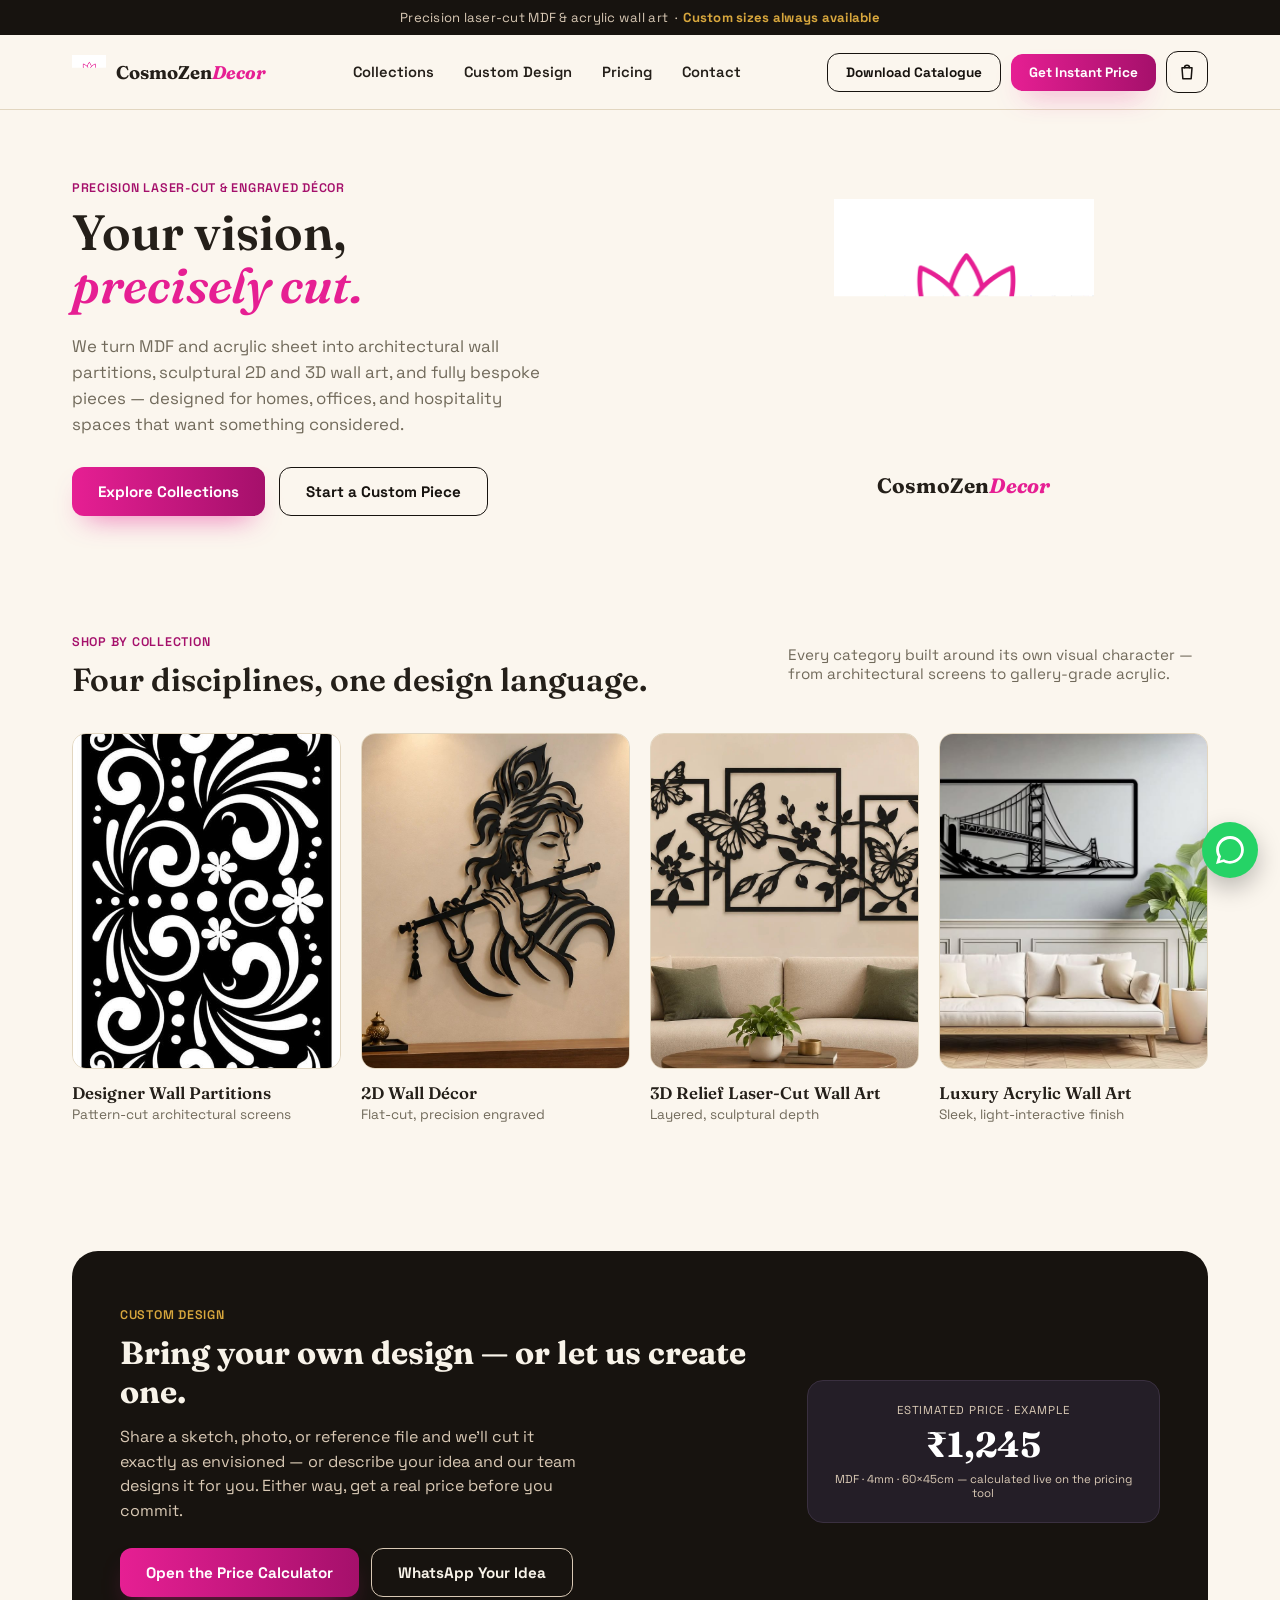
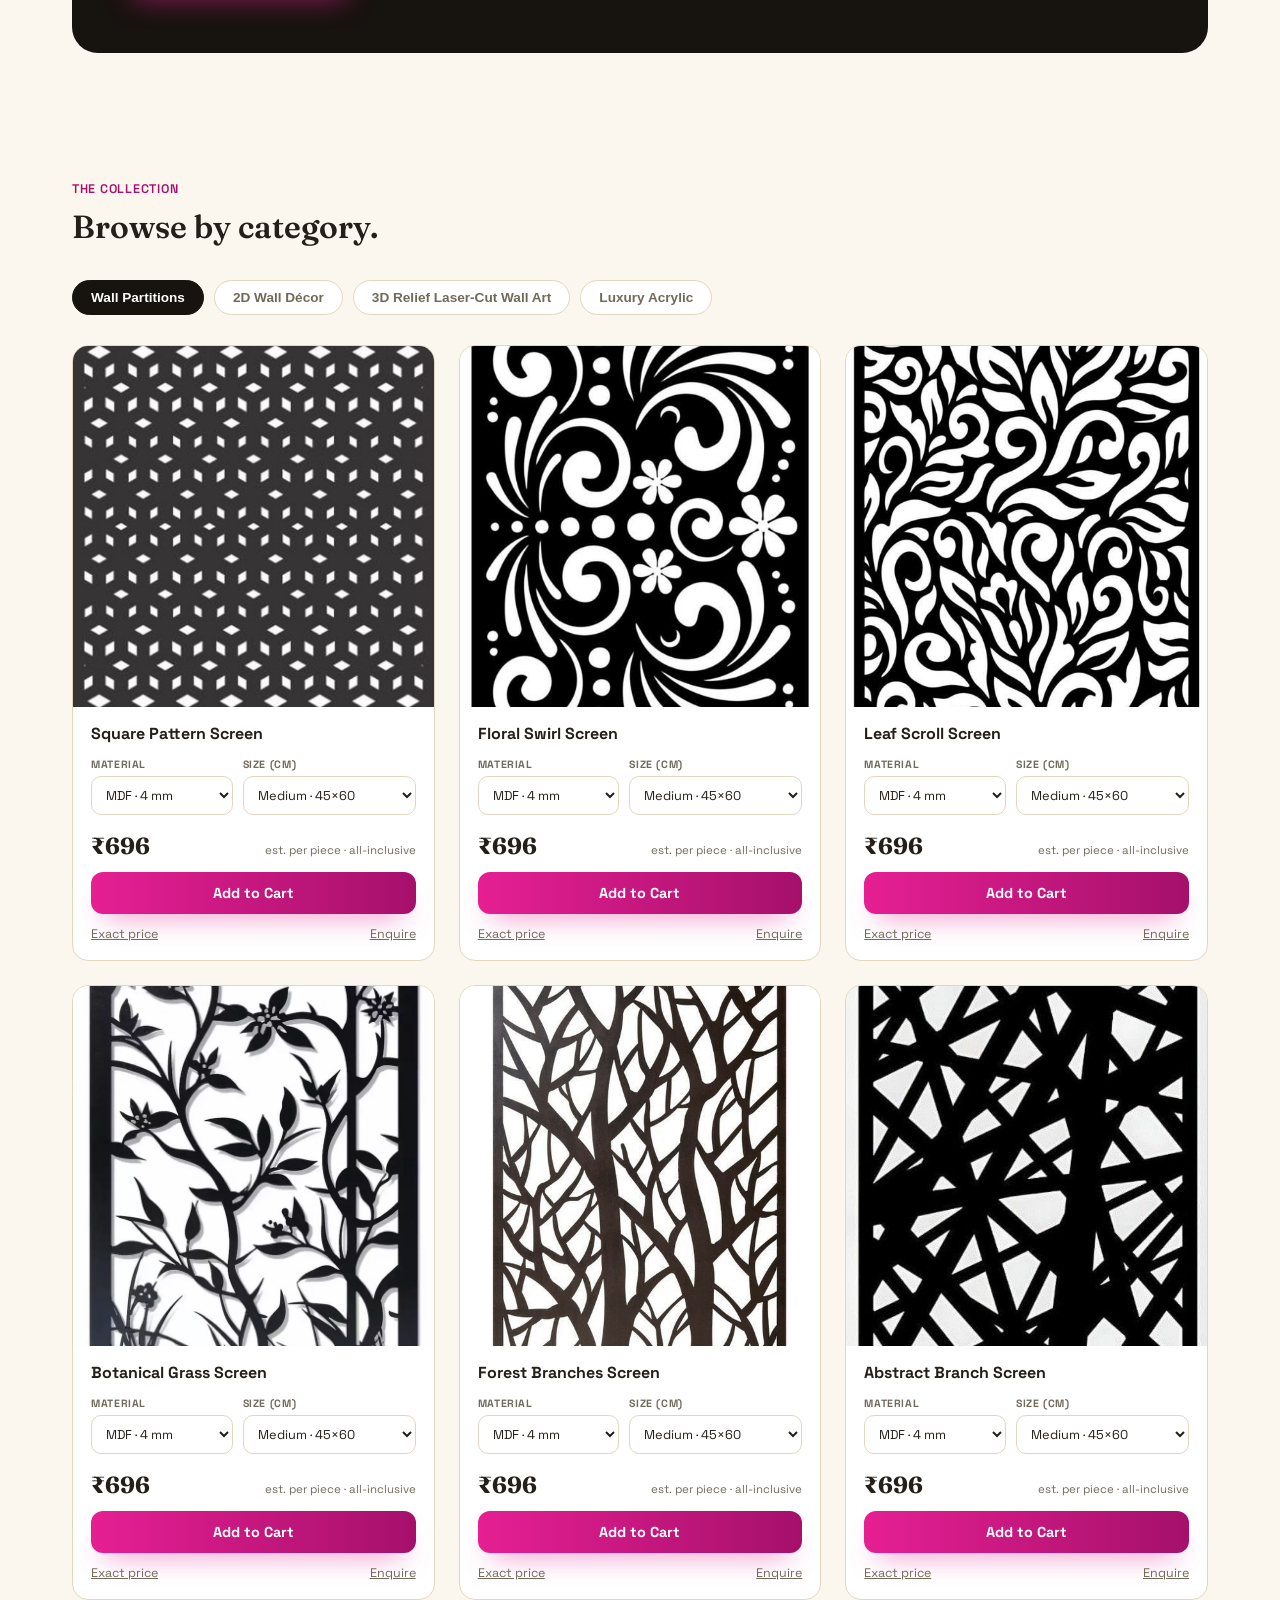
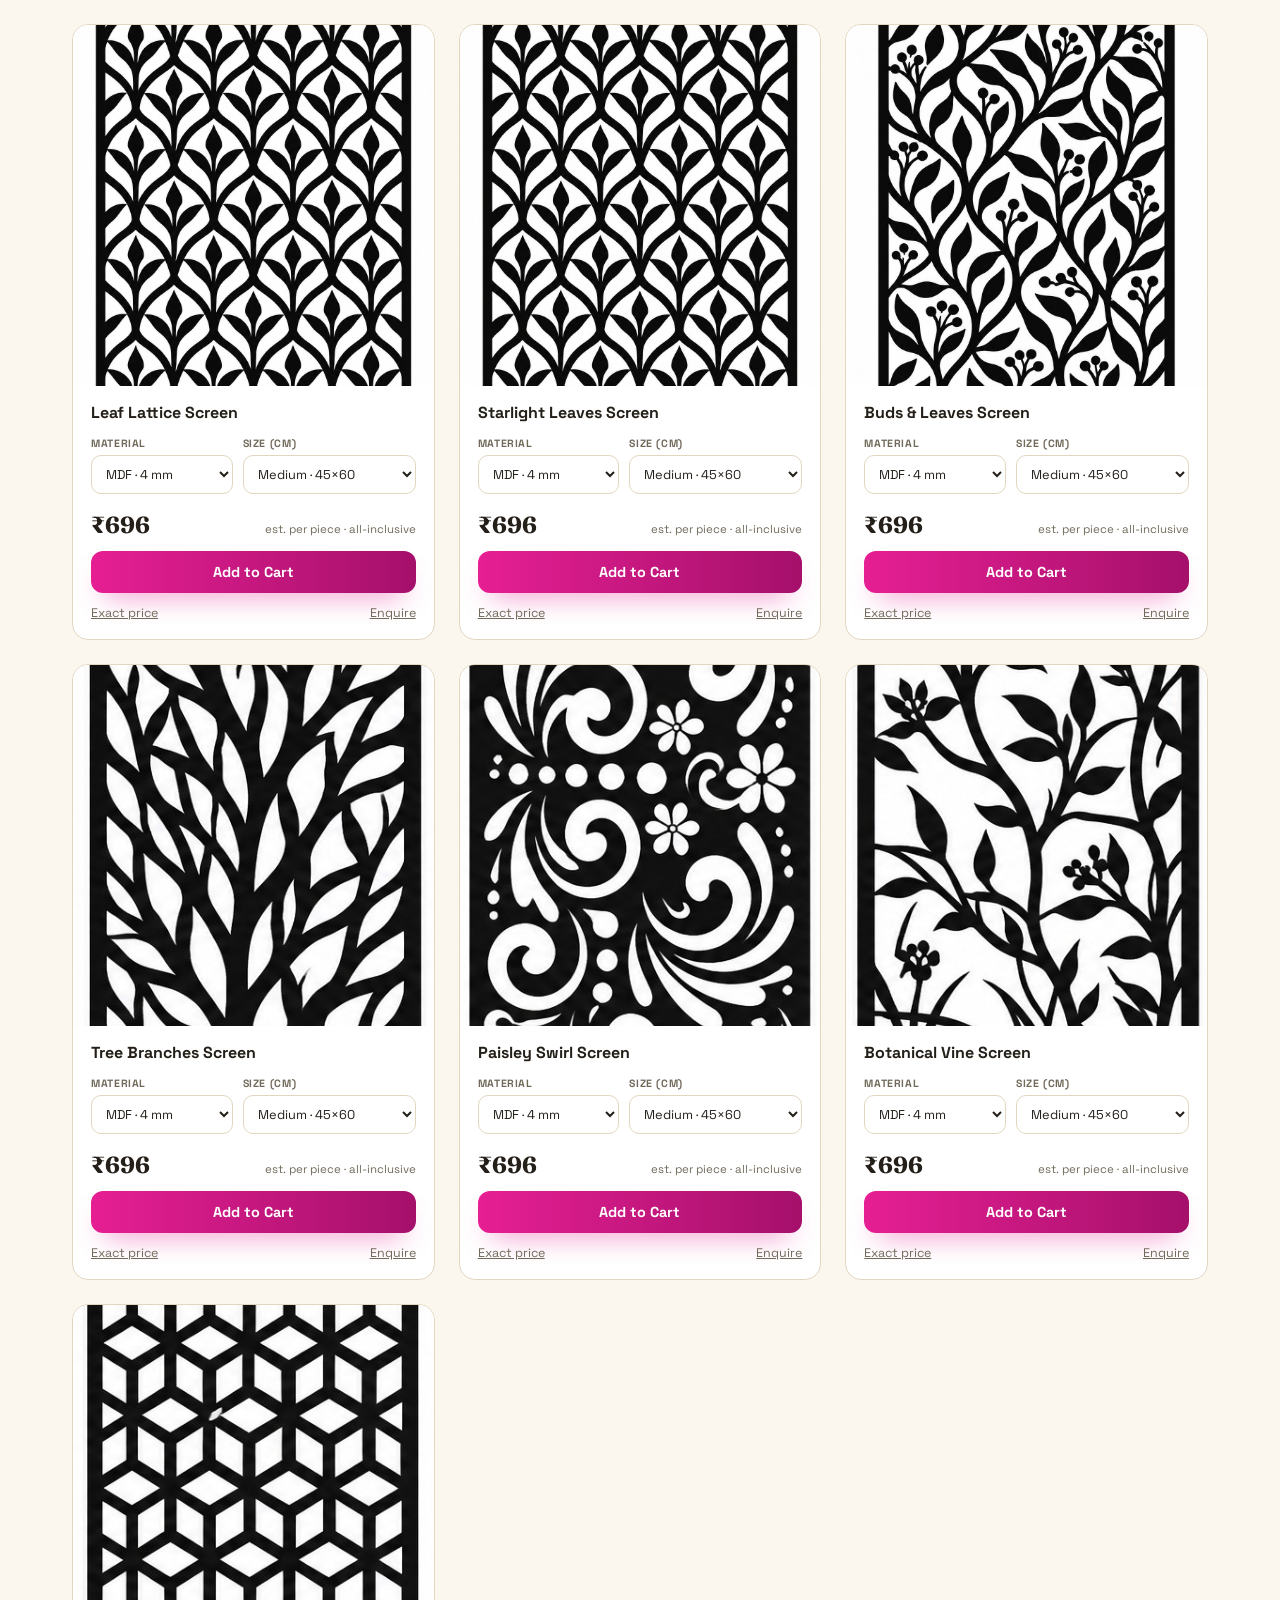
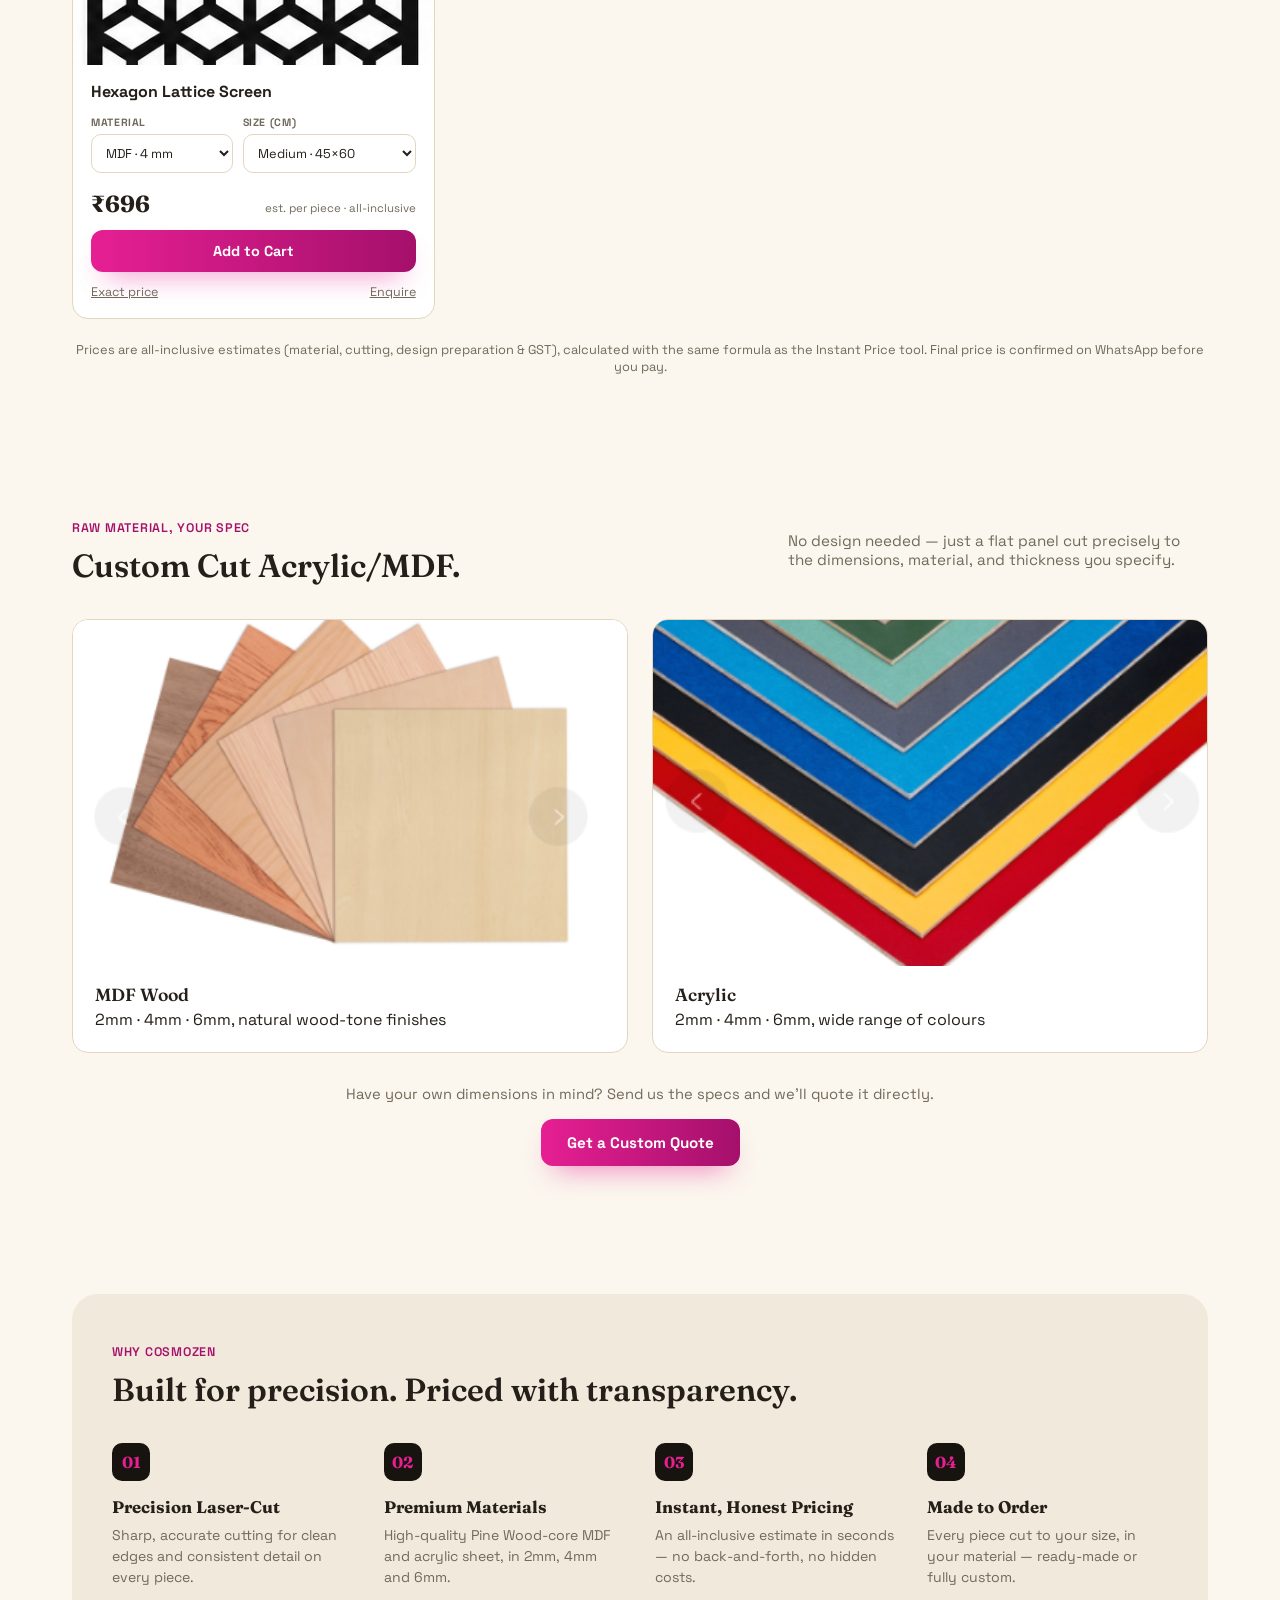
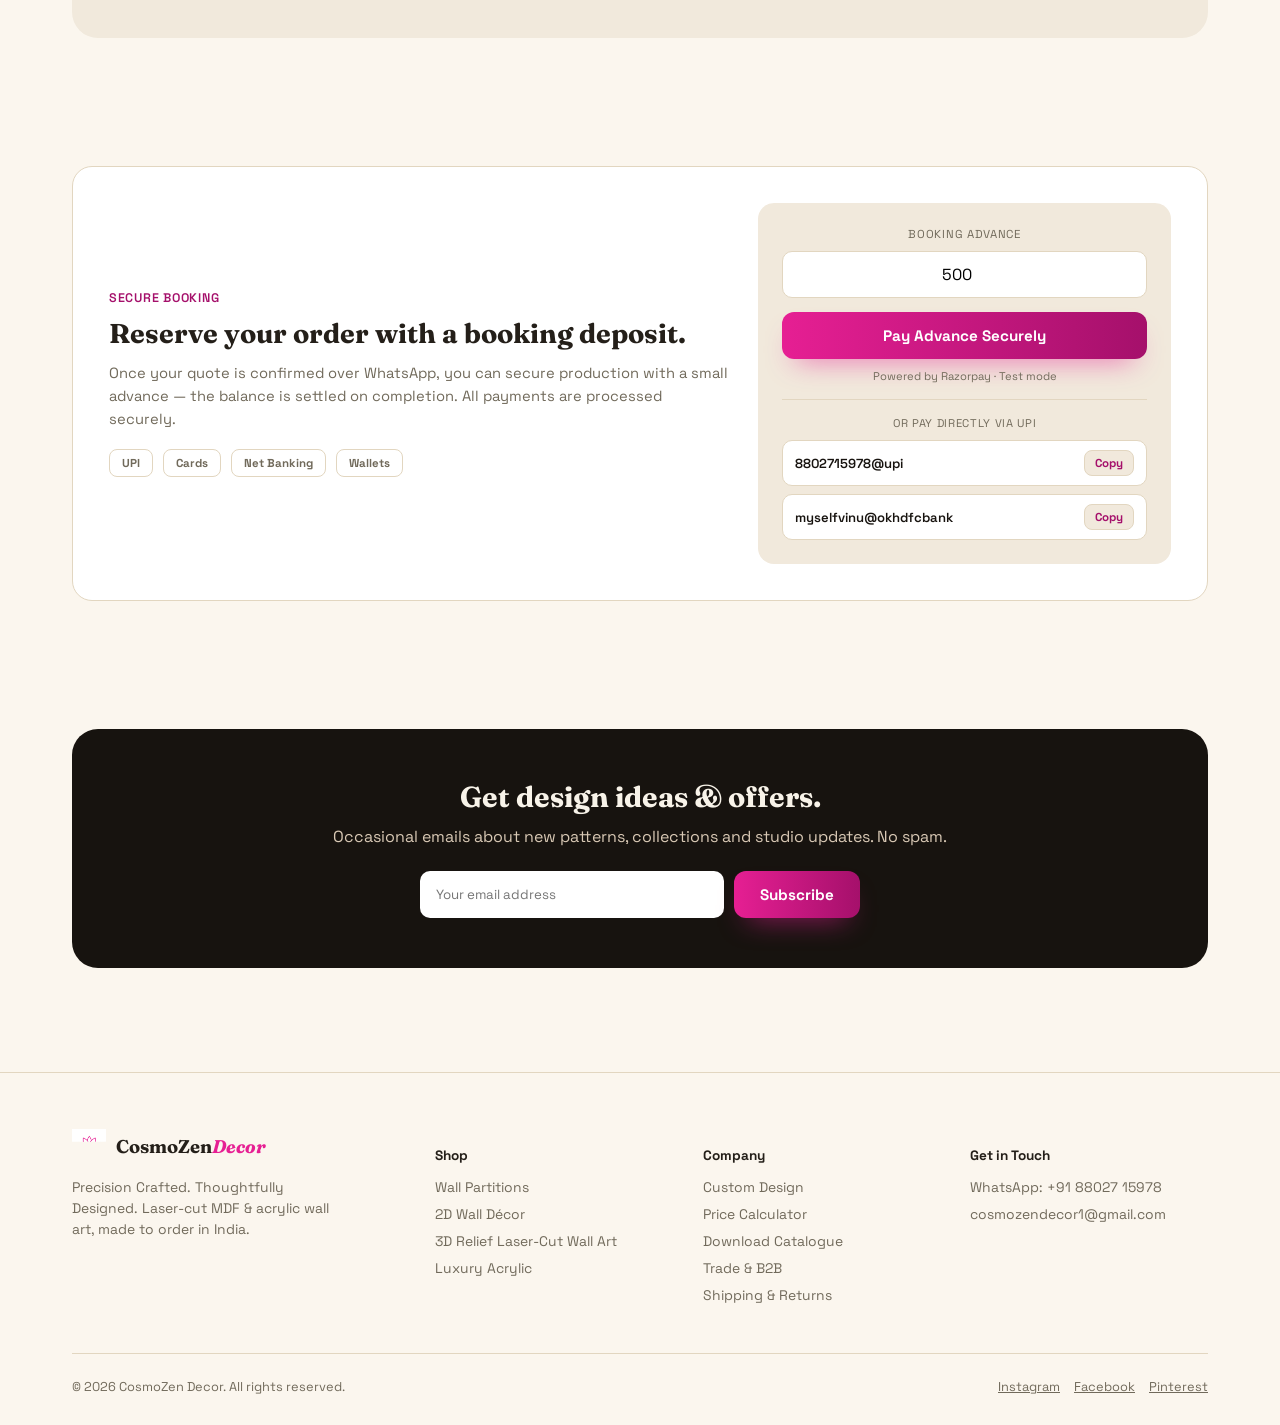
==== commit ef1a6263: "Hero video: show first frame before play" ====
--- a/index.html
+++ b/index.html
@@ -284,7 +284,7 @@
         </div>
       </div>
       <div class="hero-art">
-        <video class="hero-video" src="videos/hero-presenter.mp4" controls playsinline preload="metadata" aria-label="CosmoZen Decor brand video — click to play"></video>
+        <video class="hero-video" src="videos/hero-presenter.mp4#t=0.1" controls playsinline preload="metadata" aria-label="CosmoZen Decor brand video — click to play"></video>
         <div class="hero-art-cap">CosmoZen<em>Decor</em></div>
       </div>
     </div>
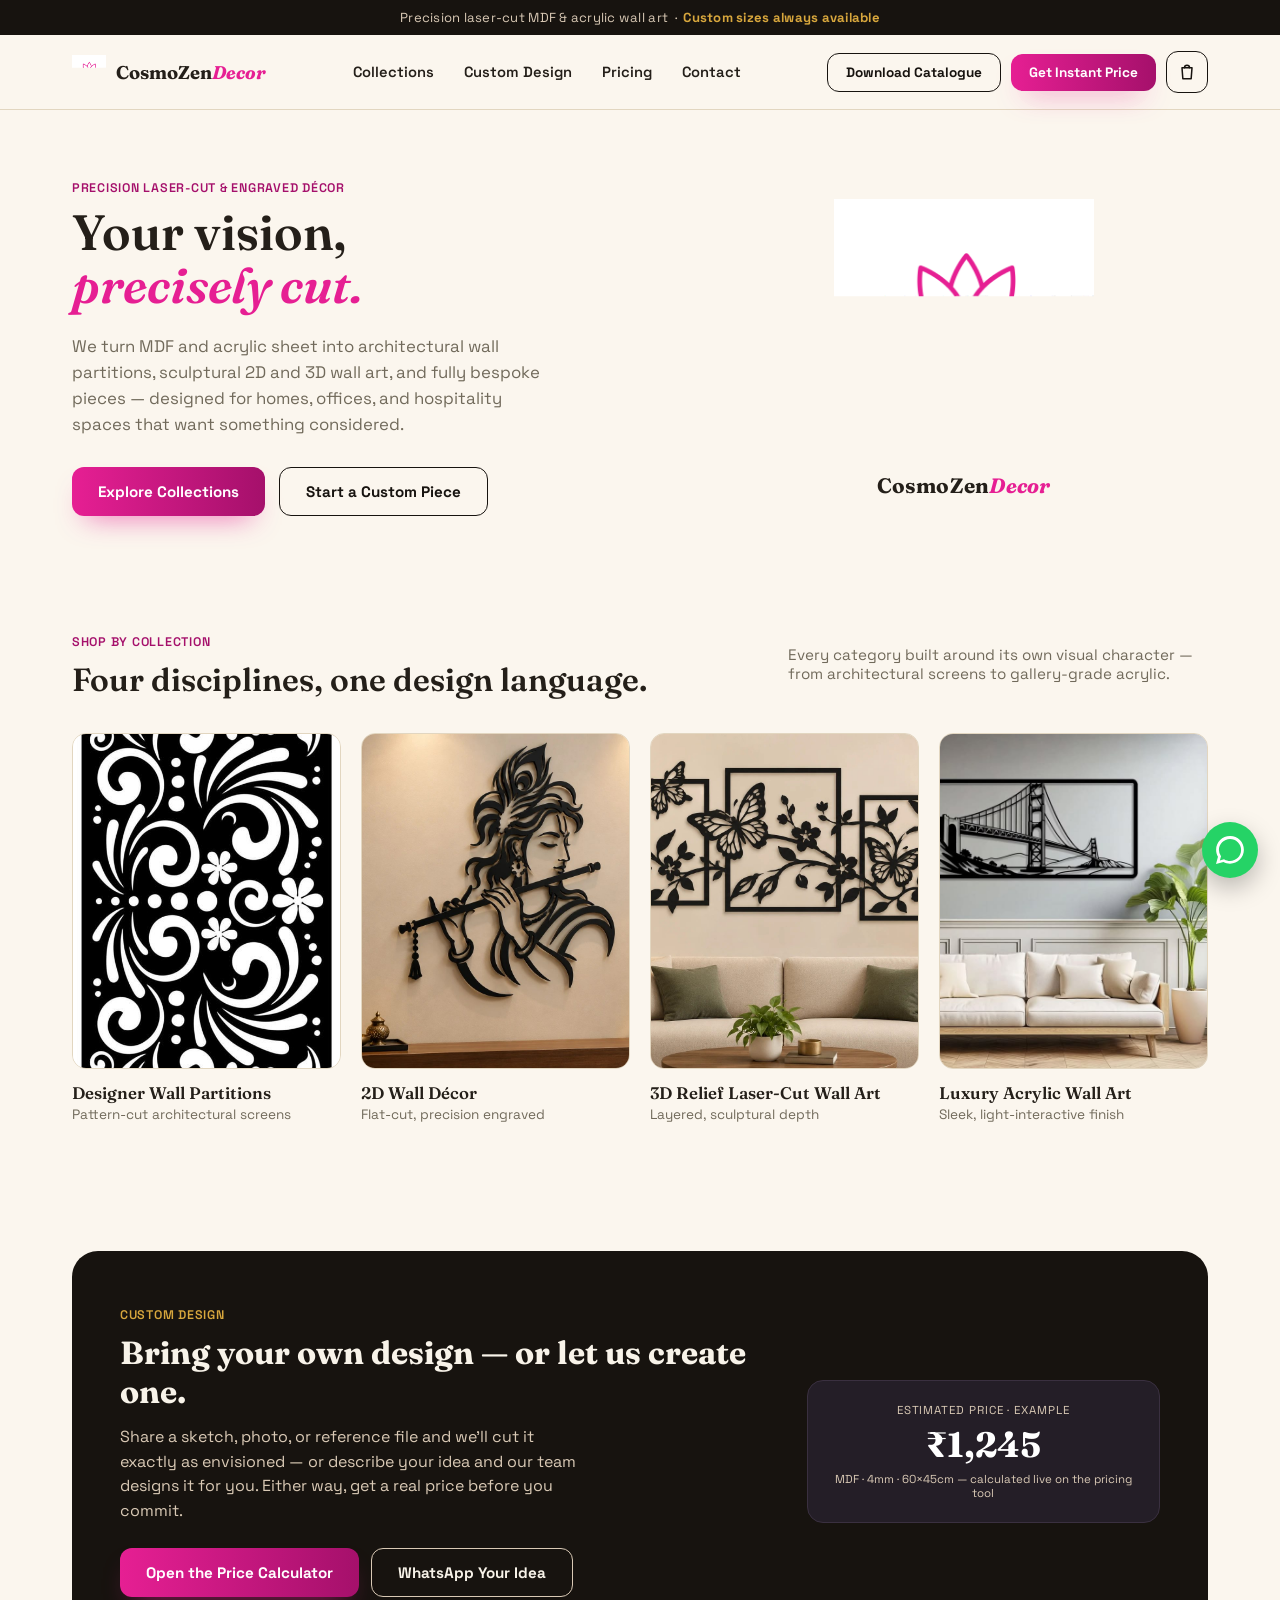
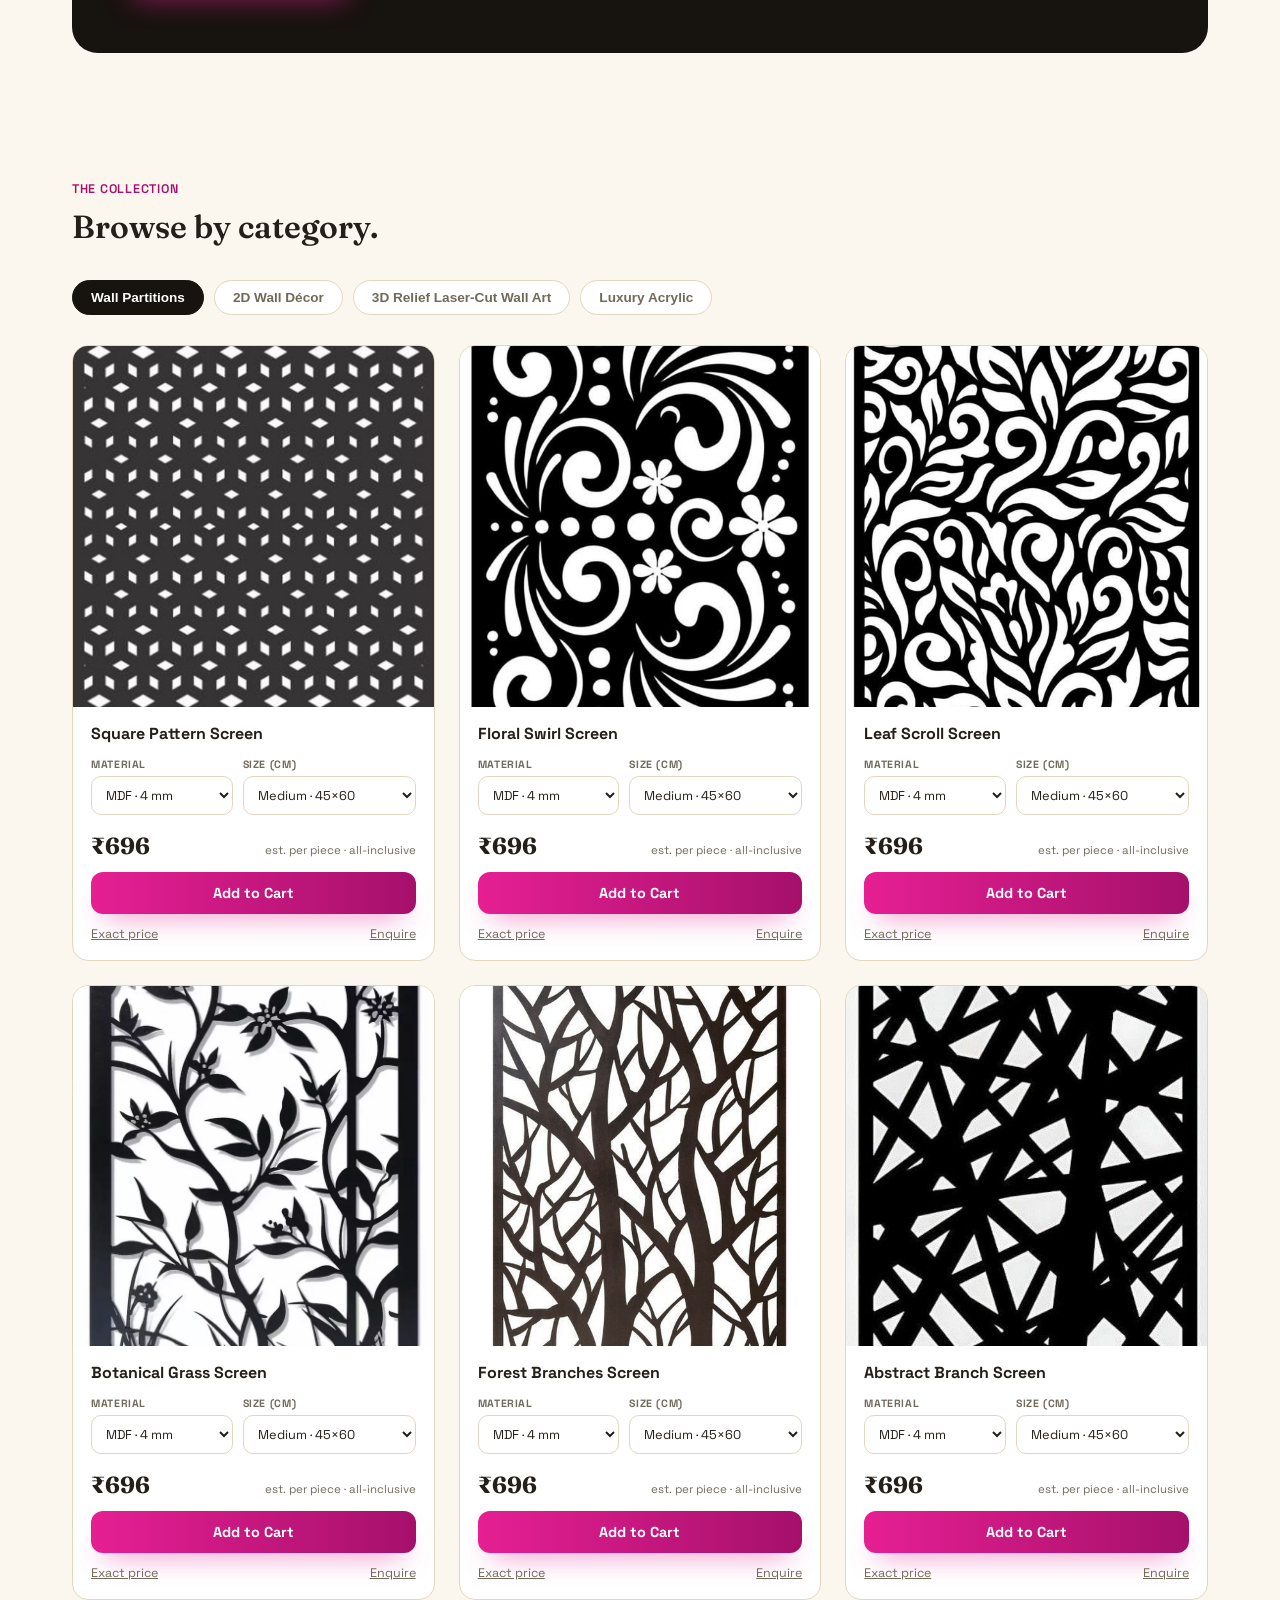
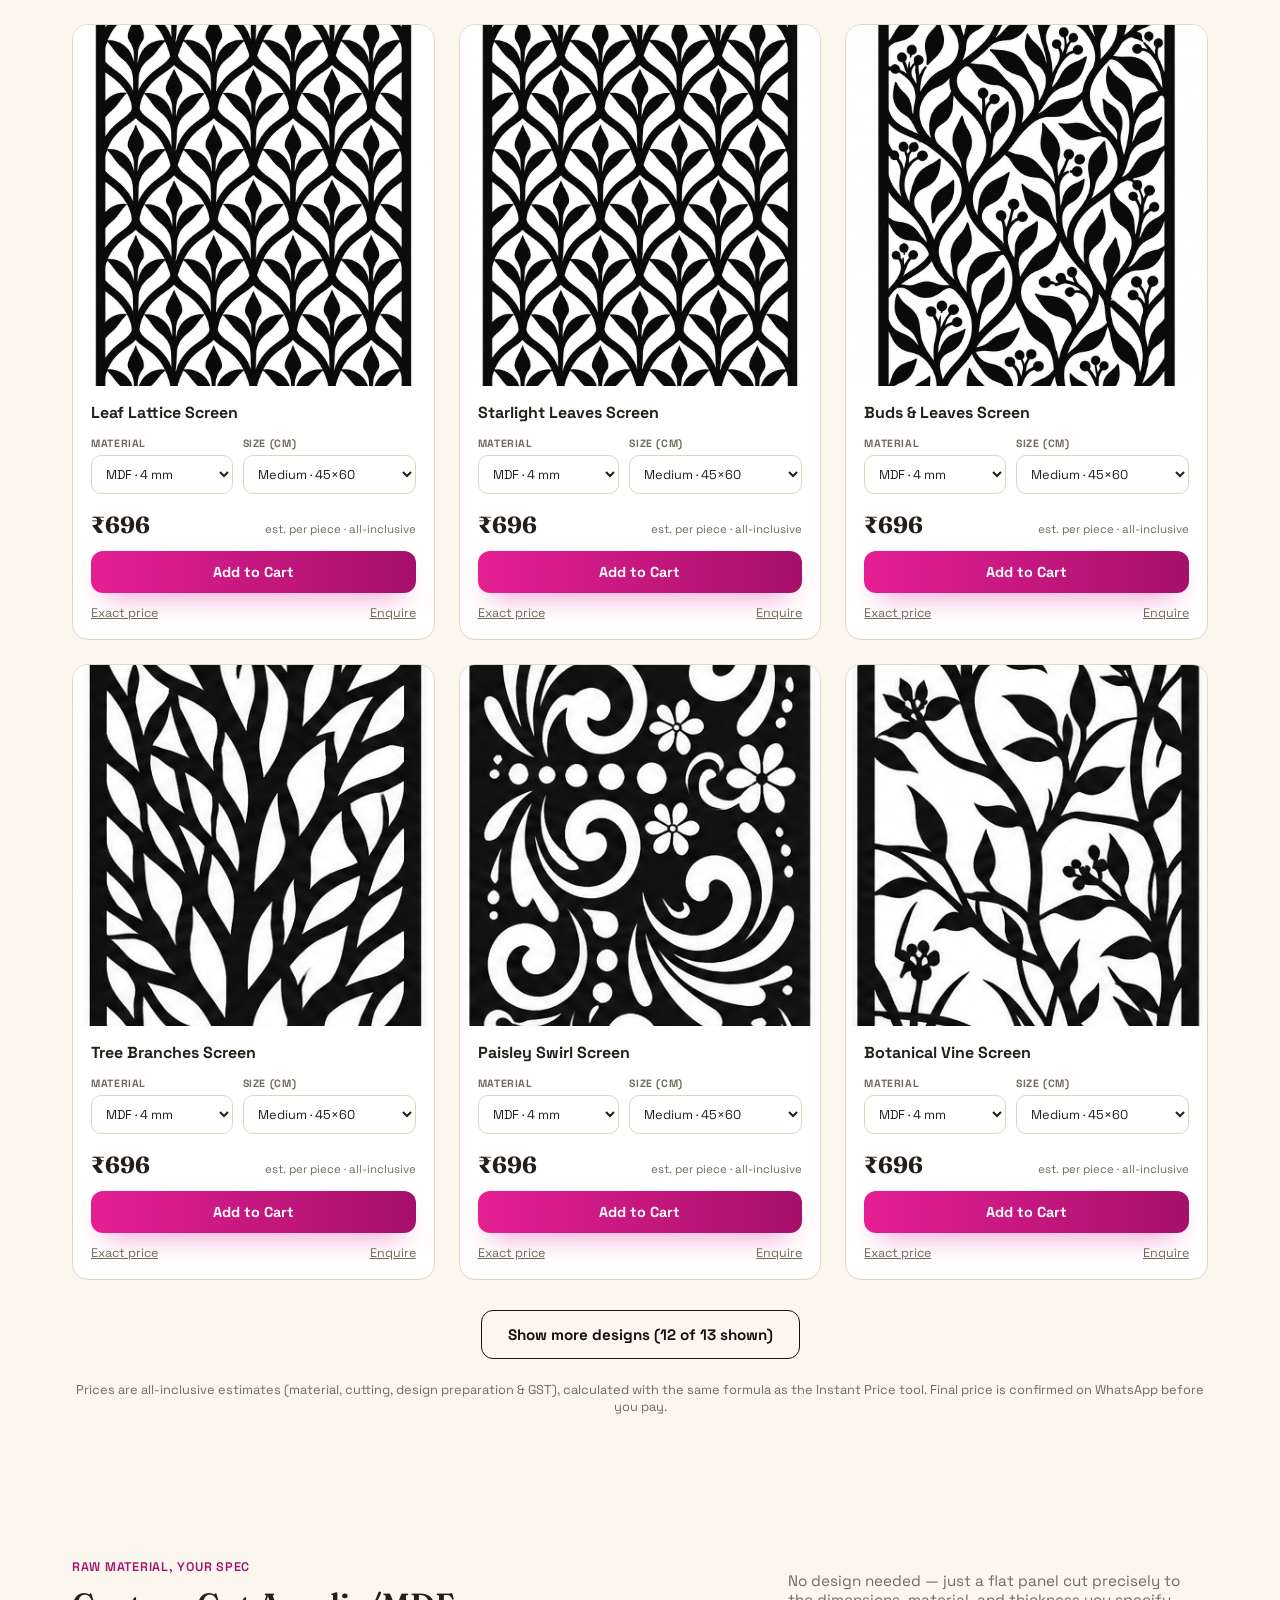
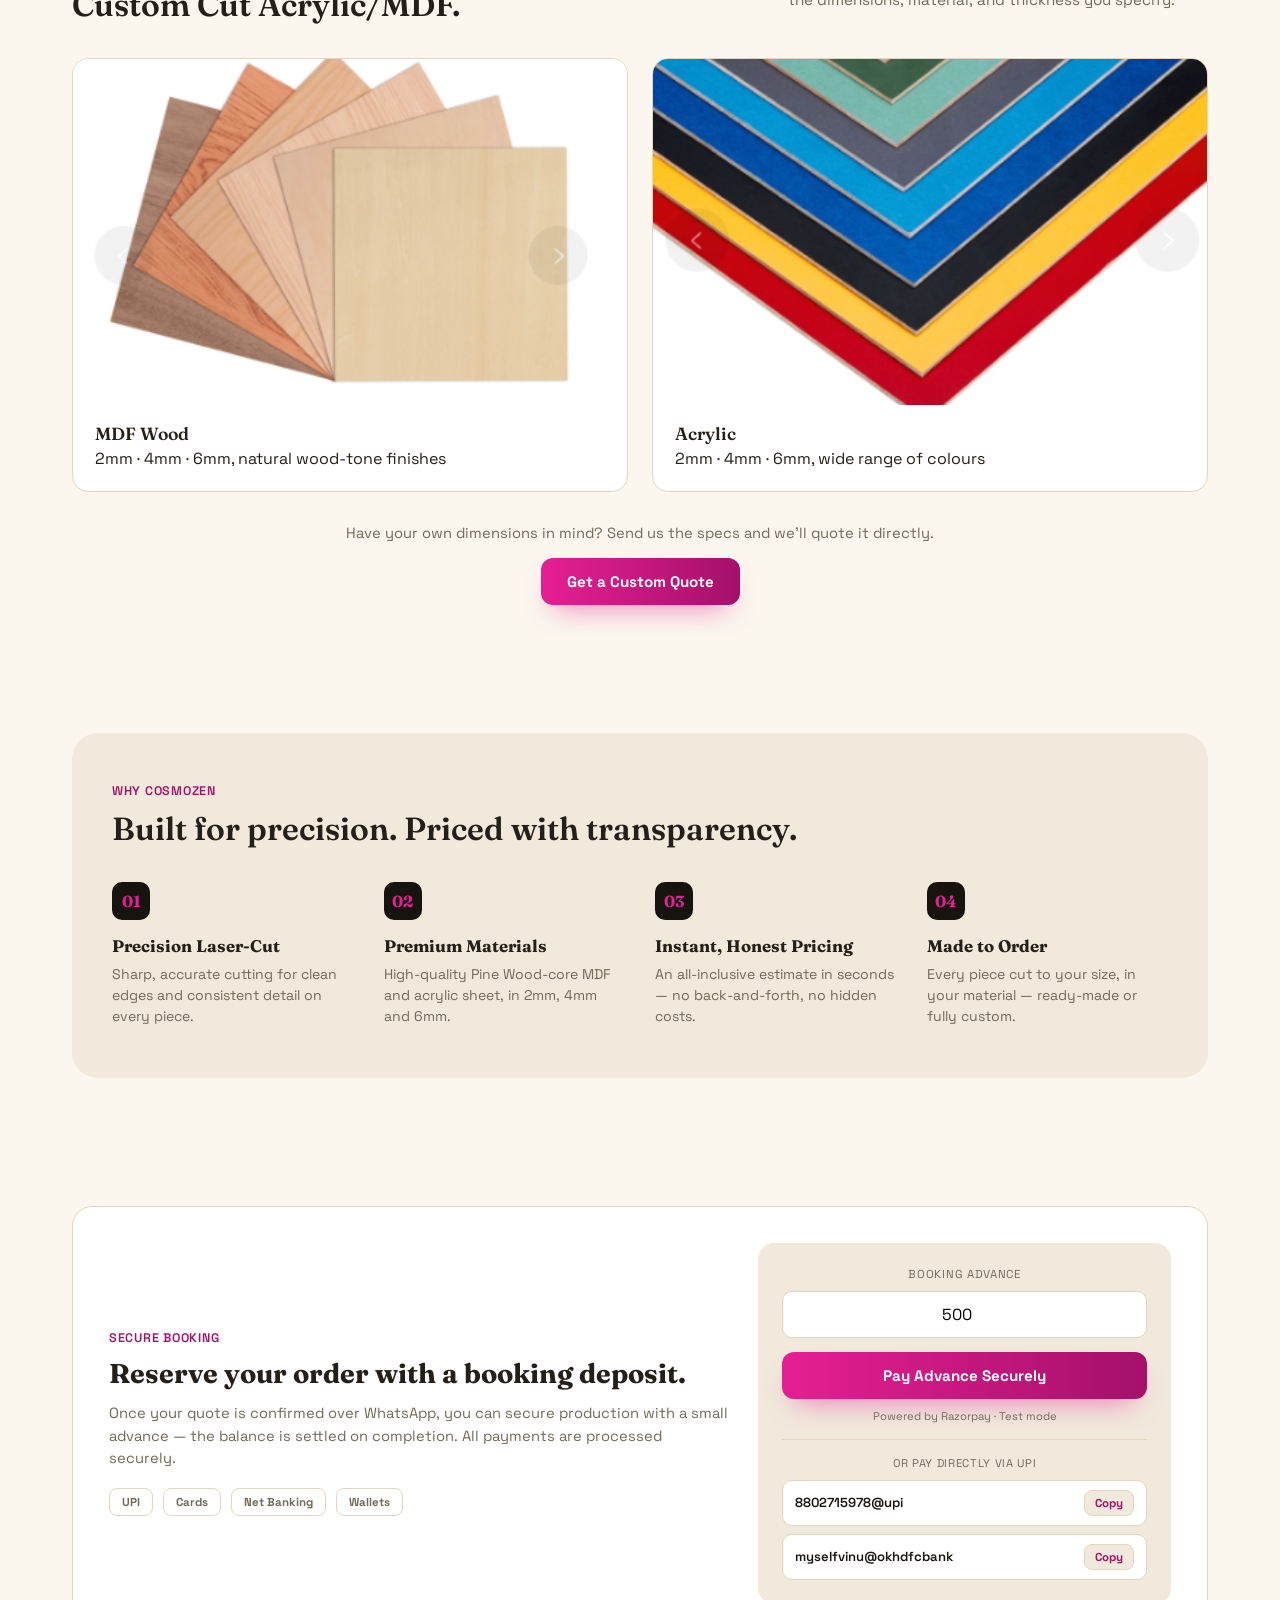
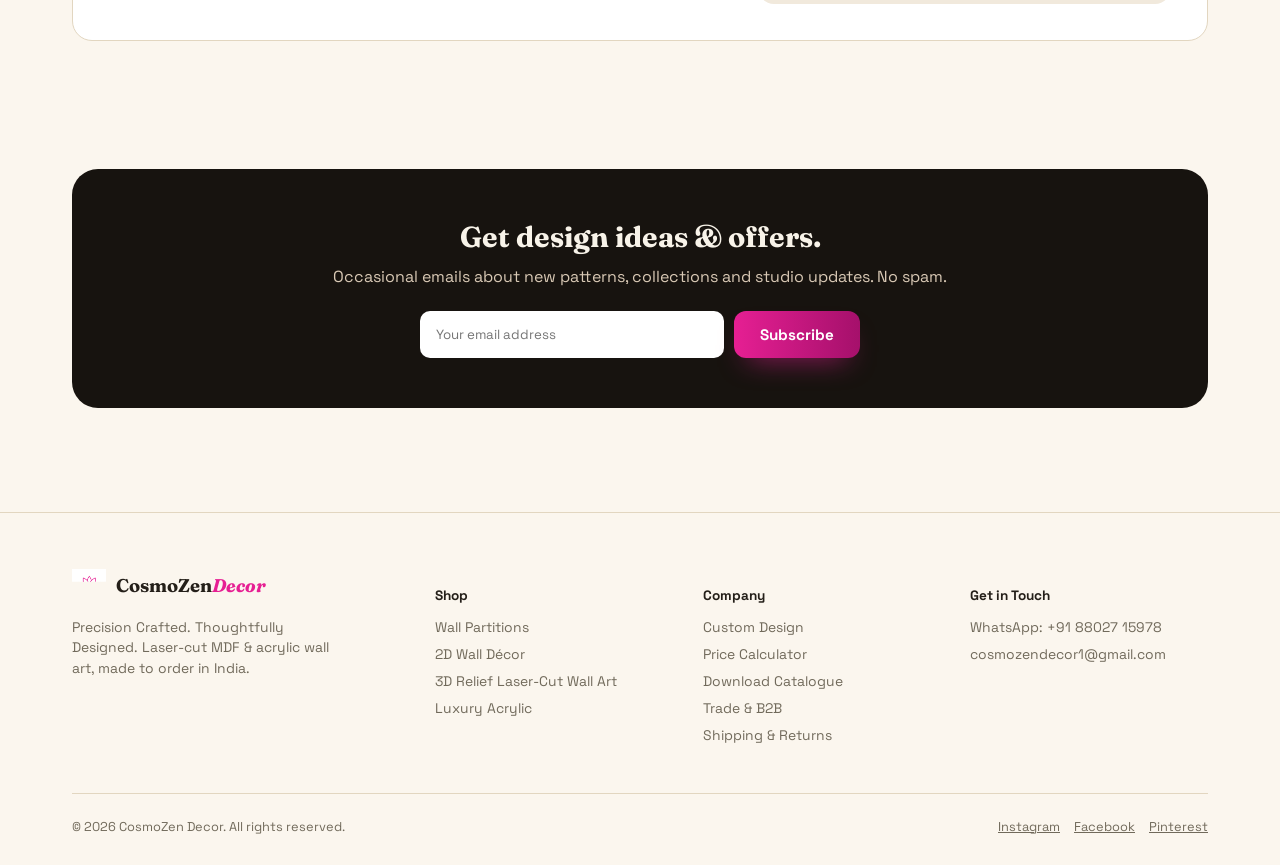
==== commit 0fabde1d: "Shop: load 12 designs at a time with Show more button (ready for 40-50+ designs per category)" ====
--- a/index.html
+++ b/index.html
@@ -137,6 +137,8 @@
   .prod-links a{ color:var(--muted); }
   .prod-links a:hover{ color:var(--magenta); }
   .price-note{ color:var(--muted); font-size:.8rem; margin-top:22px; text-align:center; }
+  .load-more{ text-align:center; margin-top:30px; }
+  .load-more[hidden]{ display:none; }
 
   .tabbar{ display:flex; gap:10px; flex-wrap:wrap; margin-bottom:30px; }
   .tab{ padding:9px 18px; border-radius:999px; border:1.5px solid var(--stone-line); background:#fff; font-size:.85rem; font-weight:600; cursor:pointer; color:var(--muted); }
@@ -371,6 +373,7 @@
         <button class="tab" data-cat="acrylic">Luxury Acrylic</button>
       </div>
       <div class="prod-grid" id="prodGrid"></div>
+      <div class="load-more" id="loadMoreWrap" hidden><button type="button" class="btn btn-outline" id="loadMoreBtn">Show more designs</button></div>
       <p class="price-note">Prices are all-inclusive estimates (material, cutting, design preparation &amp; GST), calculated with the same formula as the Instant Price tool. Final price is confirmed on WhatsApp before you pay.</p>
     </div>
   </section>
@@ -668,10 +671,28 @@
   const sizeOptionsHTML = SIZES.map(s => `<option value="${s.key}"${s.key === 'm' ? ' selected' : ''}>${s.label}</option>`).join('')
     + '<option value="custom">Custom size…</option>';
 
+  const PAGE_SIZE = 12;
+  let currentCat = 'partitions', shownCount = 0;
+  const moreWrap = document.getElementById('loadMoreWrap'), moreBtn = document.getElementById('loadMoreBtn');
+
   function renderProducts(cat){
+    document.getElementById('prodGrid').innerHTML = '';
+    currentCat = cat; shownCount = 0;
+    appendCards(PAGE_SIZE);
+  }
+  function updateMore(){
+    const total = PRODUCTS[currentCat].length;
+    moreWrap.hidden = shownCount >= total;
+    moreBtn.textContent = 'Show more designs (' + shownCount + ' of ' + total + ' shown)';
+  }
+  function appendCards(count){
+    const cat = currentCat;
     const grid = document.getElementById('prodGrid');
-    grid.innerHTML = '';
-    PRODUCTS[cat].forEach(([name, img], i) => {
+    const list = PRODUCTS[cat];
+    const from = shownCount, to = Math.min(list.length, from + count);
+    shownCount = to;
+    list.slice(from, to).forEach(([name, img], k) => {
+      const i = from + k;
       const uid = cat + '-' + i;
       const card = document.createElement('div');
       card.className = 'prod-card';
@@ -733,7 +754,9 @@
         setTimeout(() => { addBtn.textContent = 'Add to Cart'; addBtn.classList.remove('added'); }, 1500);
       });
     });
-  }
+    updateMore();
+  }
+  moreBtn.addEventListener('click', () => appendCards(PAGE_SIZE));
 
   // ---- Cart ----
   const CART_KEY = 'cosmozen_cart_v1';
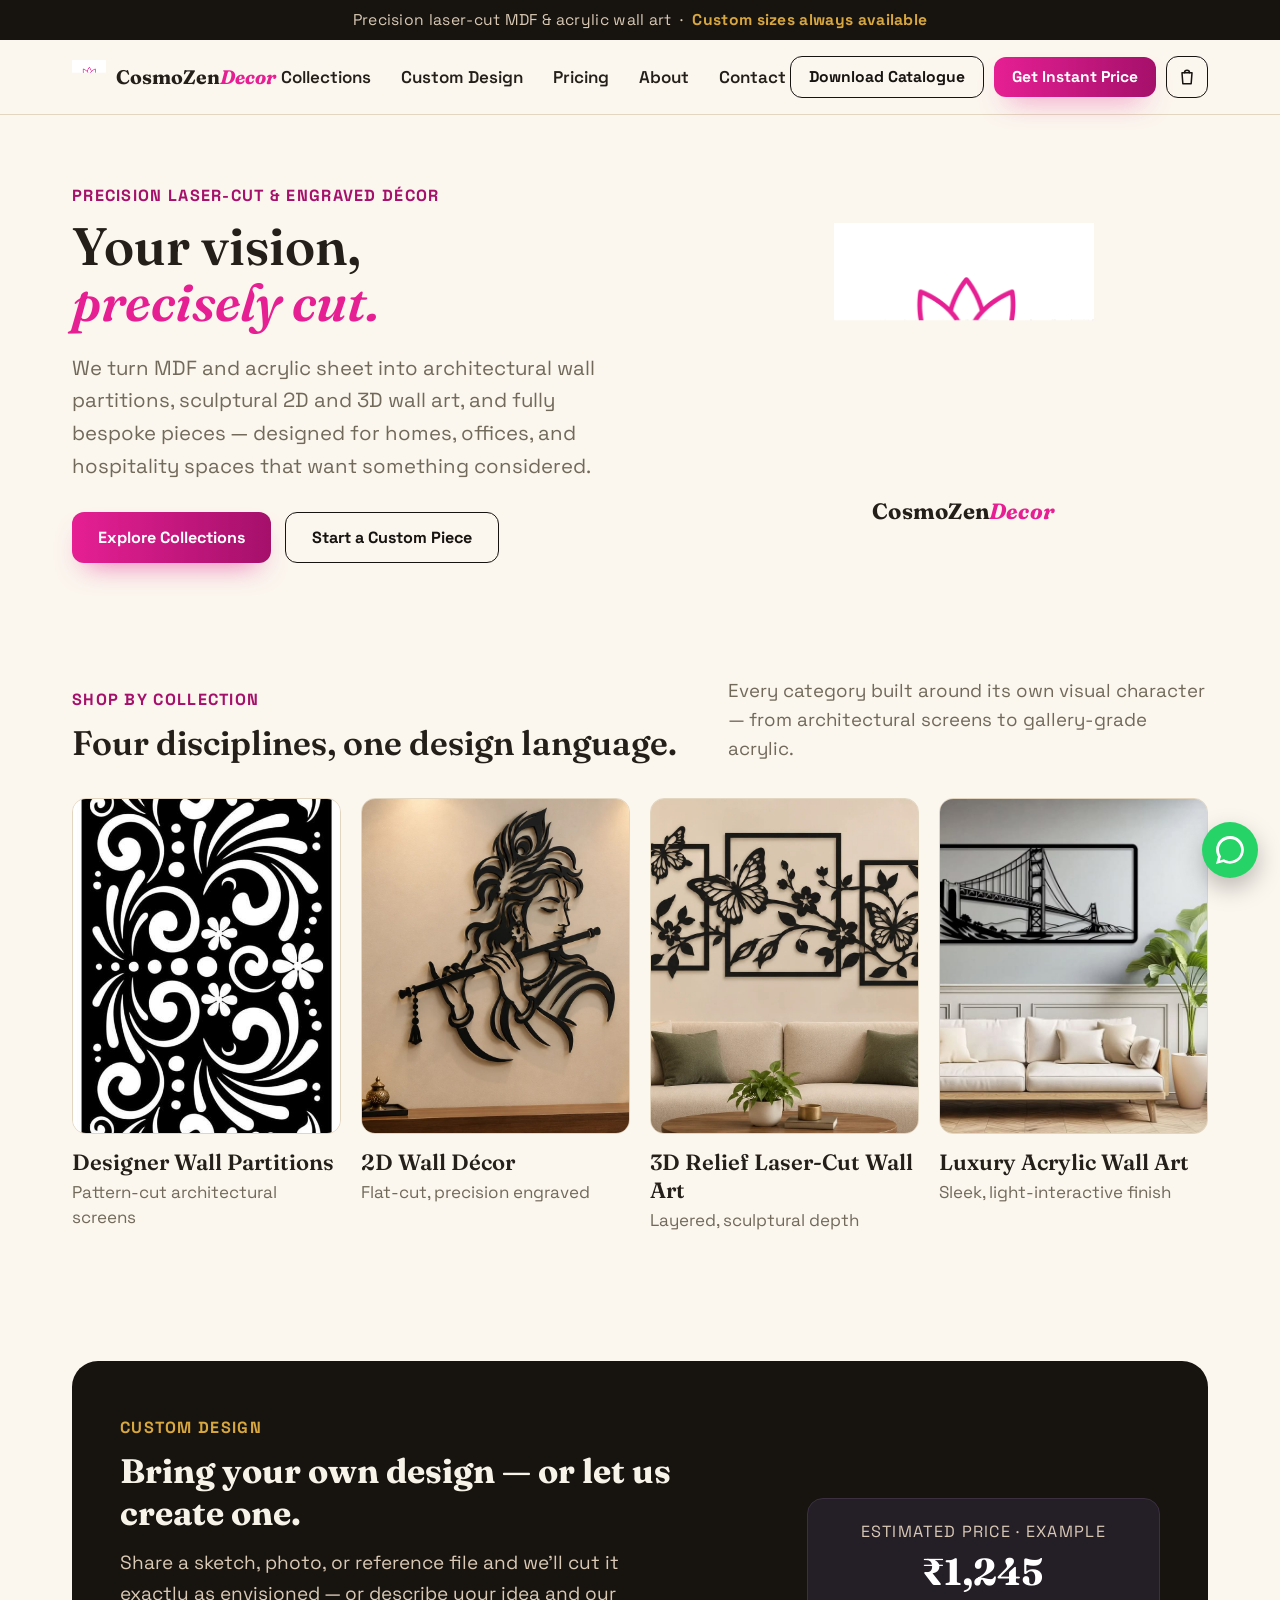
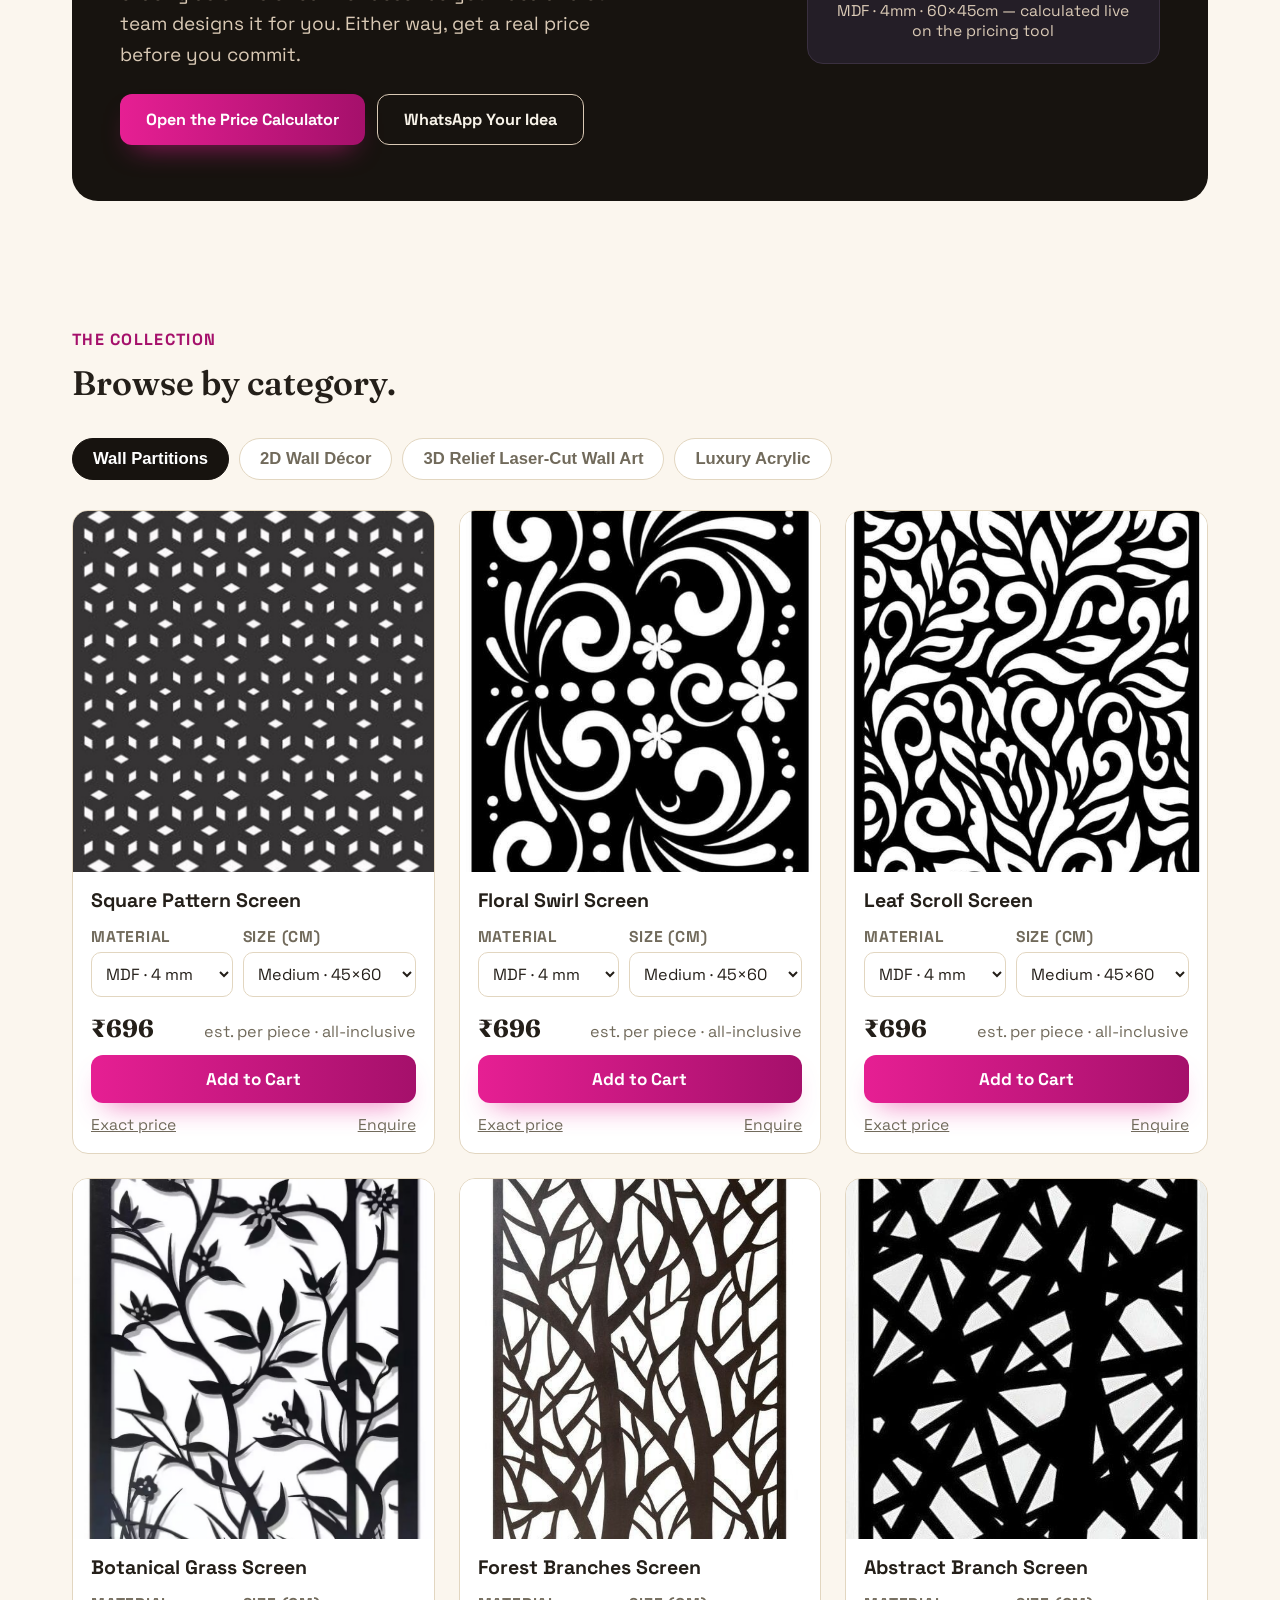
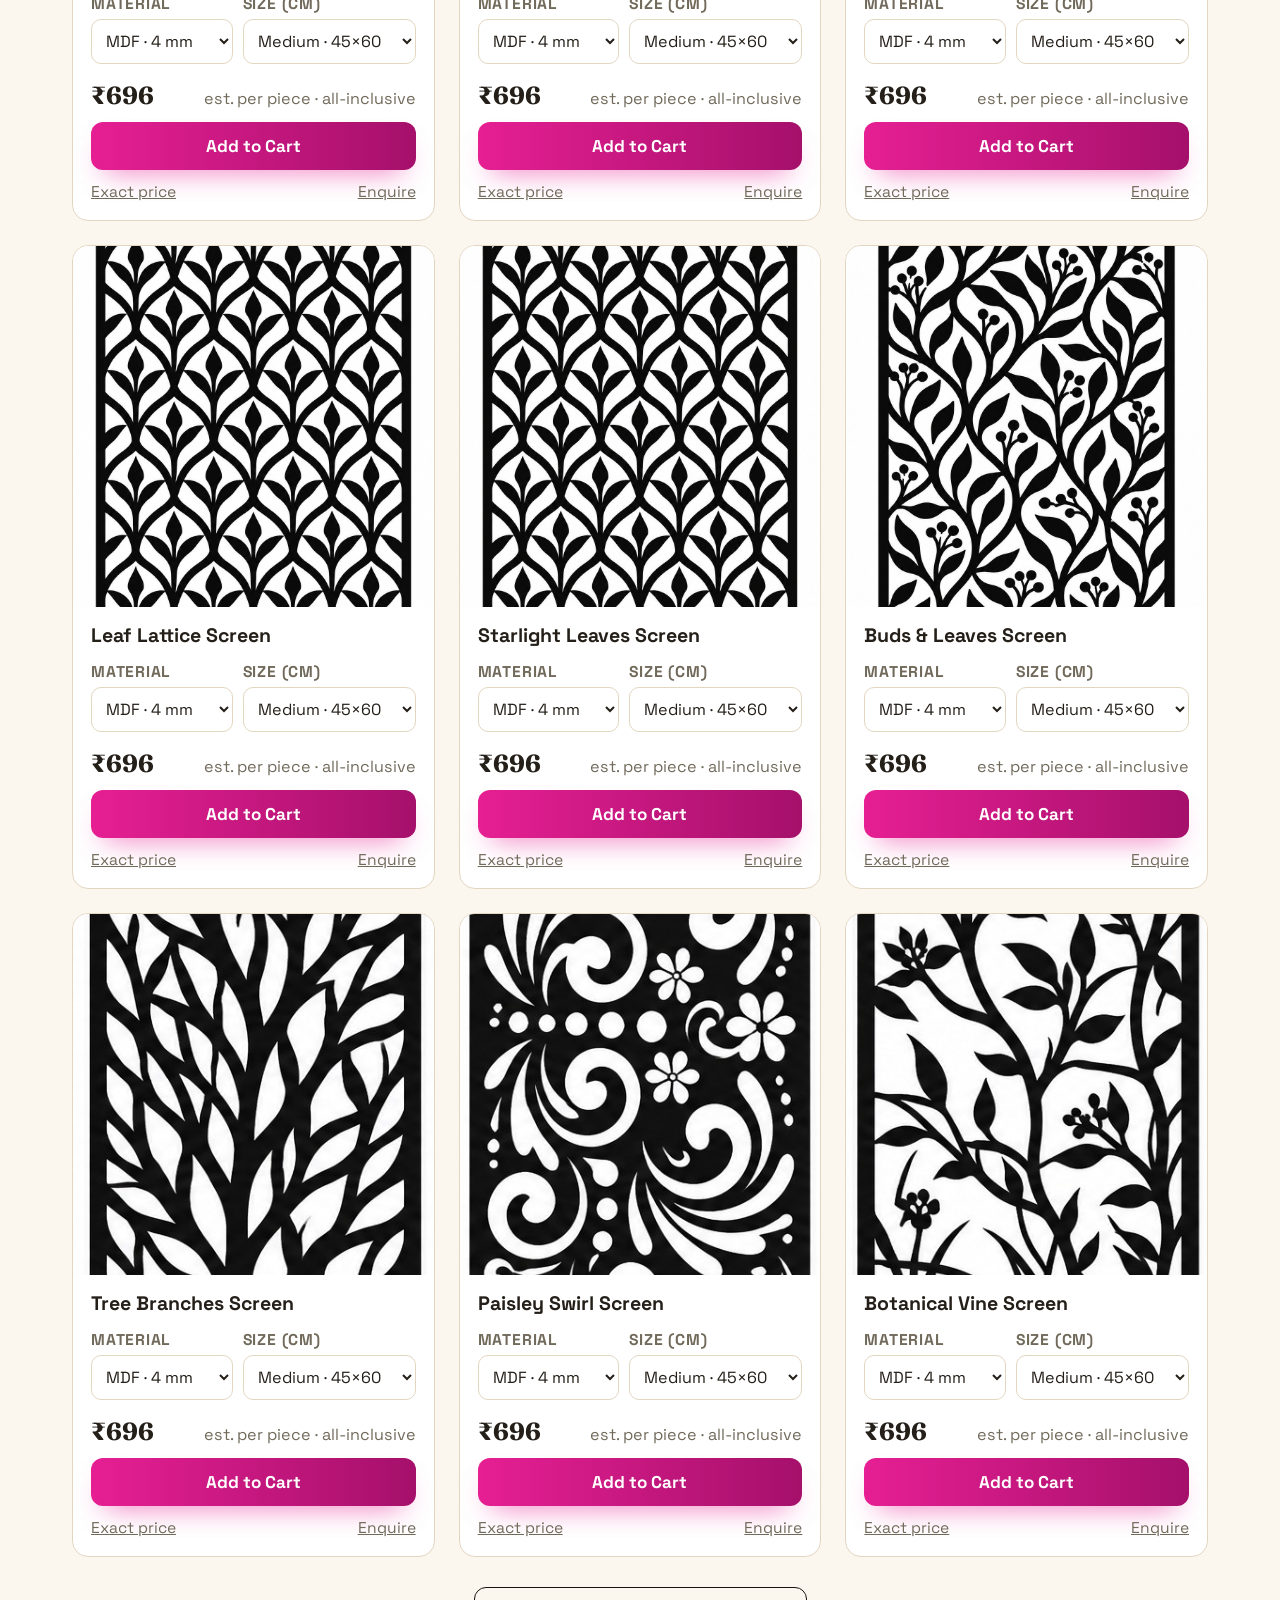
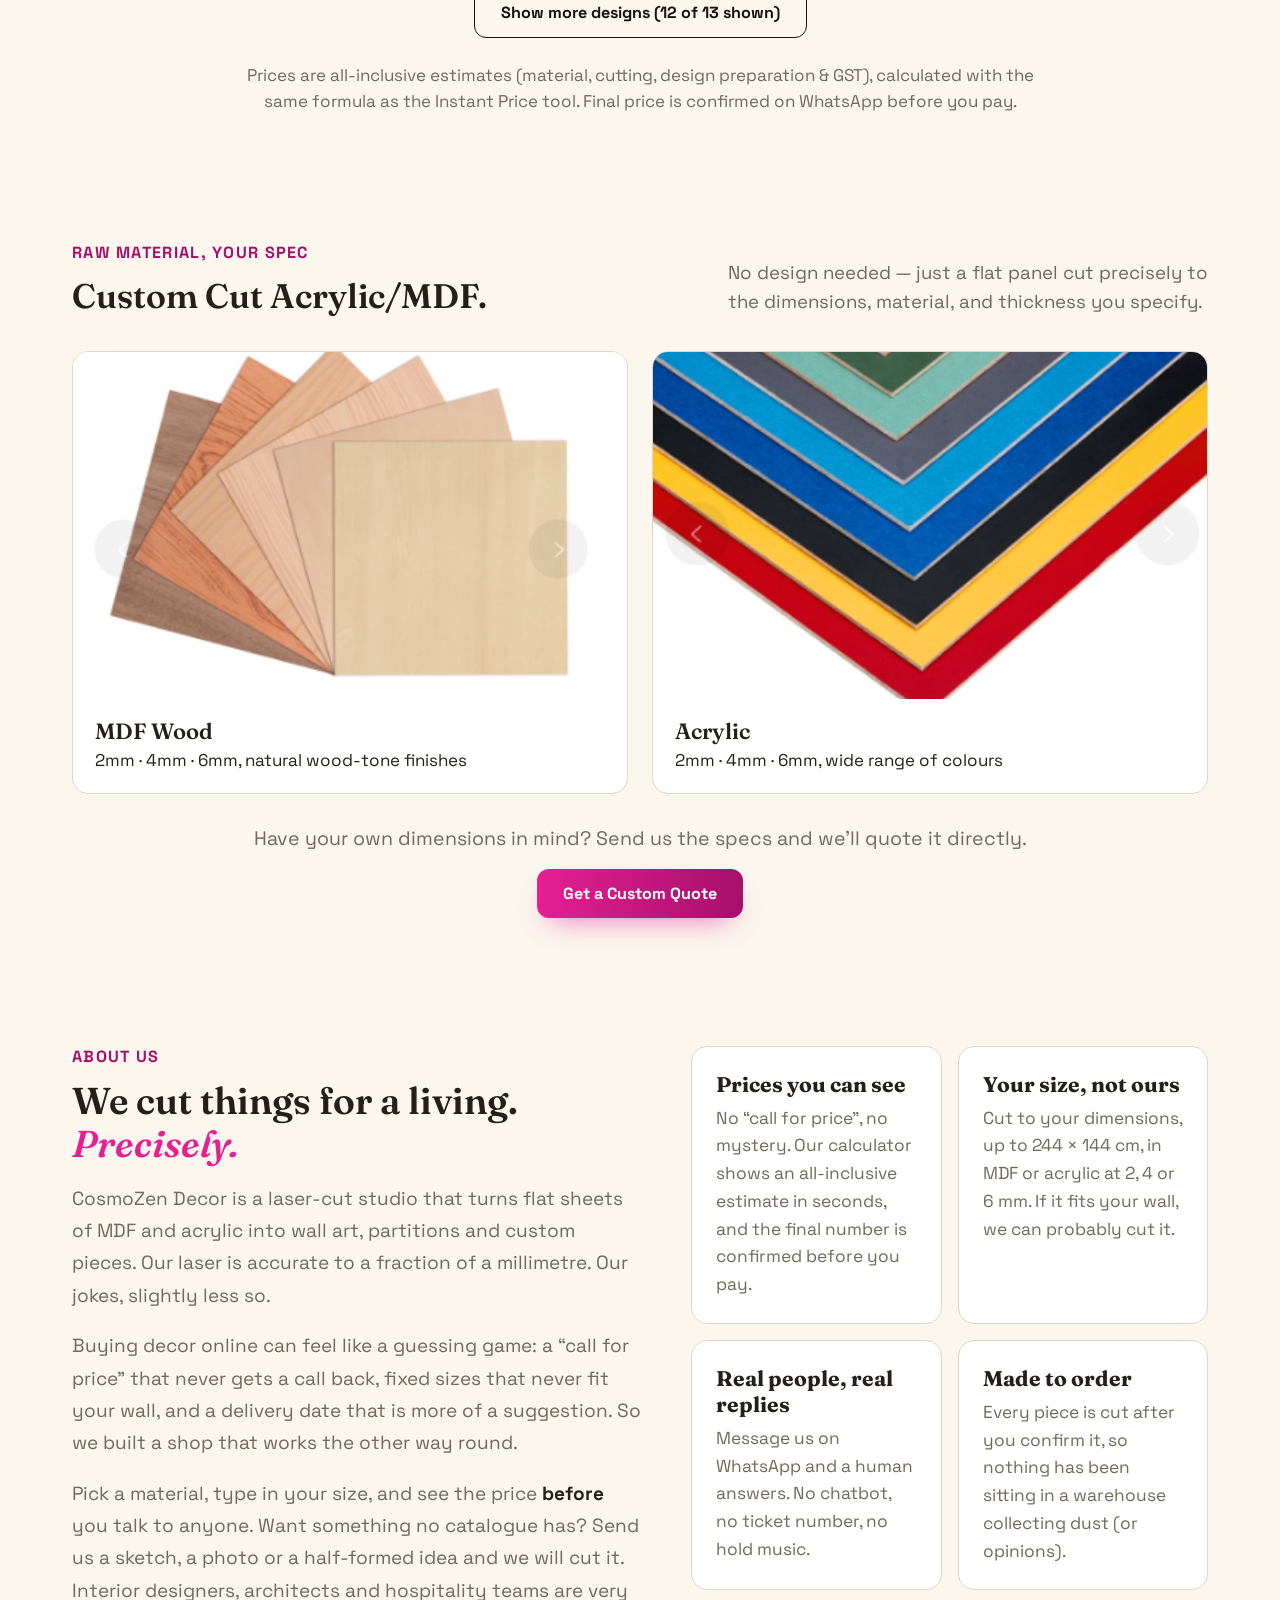
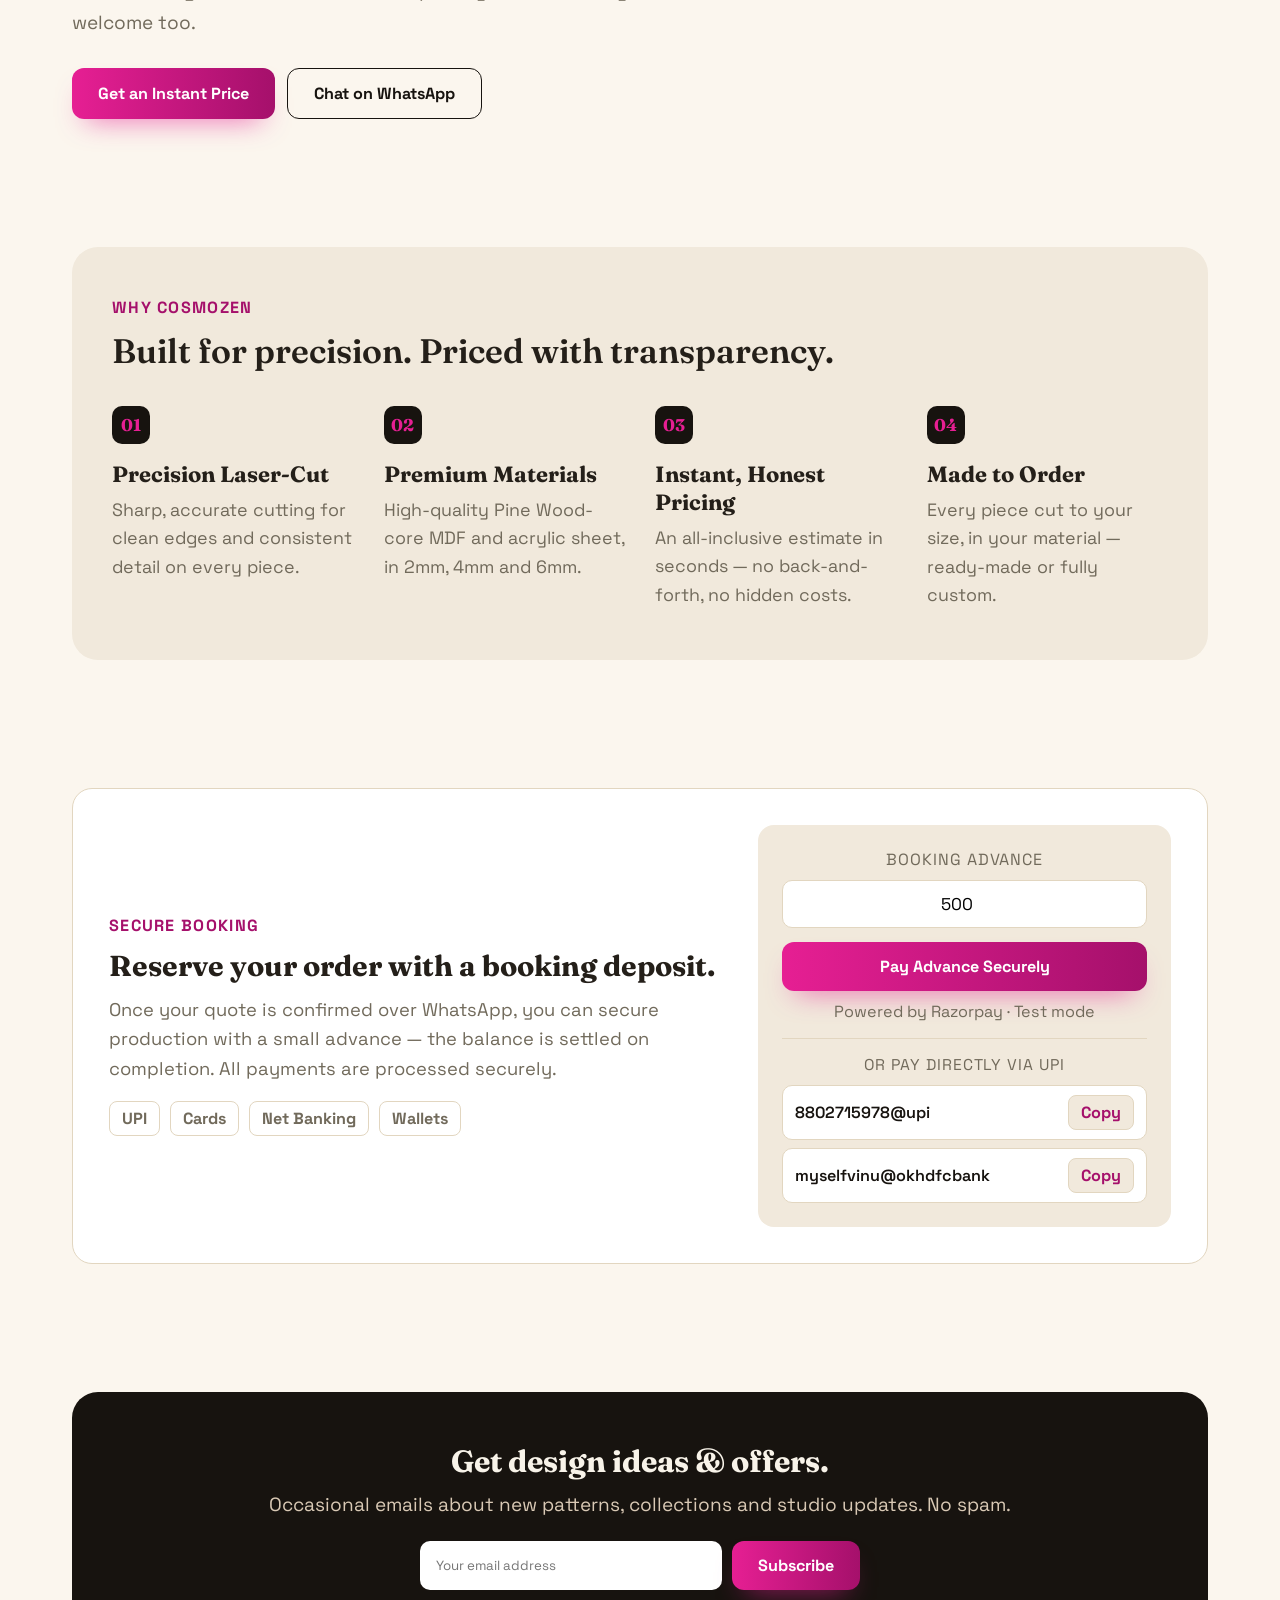
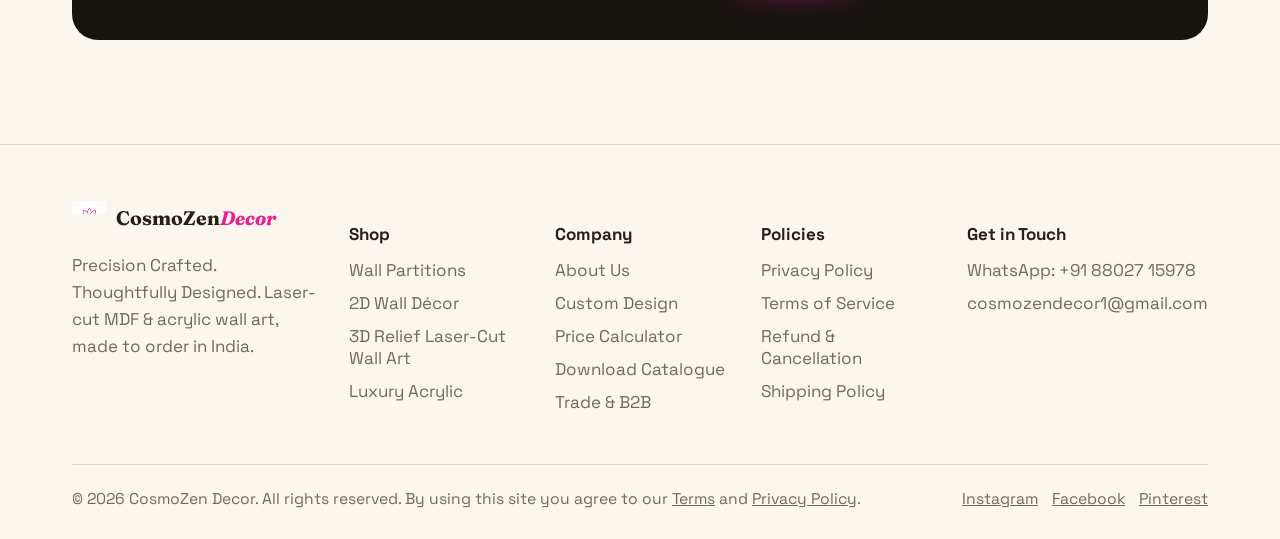
==== commit 2cd5b44e: "Larger readable text, About Us section, Policies footer links" ====
--- a/index.html
+++ b/index.html
@@ -15,7 +15,7 @@
     --text:#241F19; --muted:#716A5B; --light:#F8F3E9; --light-muted:#D9C9B5;
   }
   *{box-sizing:border-box;}
-  html{scroll-behavior:smooth;}
+  html{scroll-behavior:smooth; font-size:106.25%;}
   html,body{margin:0;padding:0;}
   body{background:var(--paper); color:var(--text); font-family:'Space Grotesk',sans-serif; overflow-x:hidden;}
   img{max-width:100%; display:block;}
@@ -23,7 +23,7 @@
   .wrap{max-width:1200px; margin:0 auto; padding:0 32px;}
   @media (max-width:700px){ .wrap{padding:0 20px;} }
   h1,h2,h3{font-family:'Fraunces',serif; margin:0; color:var(--text);}
-  .eyebrow{font-size:.78rem; font-weight:600; letter-spacing:.06em; color:var(--magenta-deep); margin-bottom:10px;}
+  .eyebrow{font-size:.95rem; font-weight:700; letter-spacing:.08em; color:var(--magenta-deep); margin-bottom:12px;}
   .btn{
     display:inline-flex; align-items:center; gap:8px; padding:14px 26px; border-radius:12px;
     font-family:'Space Grotesk',sans-serif; font-weight:700; font-size:.95rem; text-decoration:none;
@@ -36,7 +36,7 @@
   .btn-outline{ background:transparent; color:var(--ink); border:1.5px solid var(--ink); }
 
   /* ===== ANNOUNCEMENT ===== */
-  .announce{ background:var(--ink); color:var(--light-muted); text-align:center; font-size:.82rem; padding:9px 16px; letter-spacing:.02em; }
+  .announce{ background:var(--ink); color:var(--light-muted); text-align:center; font-size:.92rem; padding:10px 16px; letter-spacing:.02em; }
   .announce b{ color:var(--gold); }
 
   /* ===== NAV ===== */
@@ -46,11 +46,11 @@
   .brand img{ width:34px; height:34px; object-fit:contain; }
   .brand span{ font-family:'Fraunces',serif; font-weight:700; font-size:1.15rem; color:var(--text); }
   .brand span em{ color:var(--magenta); font-style:italic; }
-  .navlinks{ display:flex; gap:30px; list-style:none; margin:0; padding:0; font-size:.92rem; font-weight:600; }
+  .navlinks{ display:flex; gap:30px; list-style:none; margin:0; padding:0; font-size:1rem; font-weight:600; }
   .navlinks a{ text-decoration:none; color:var(--text); }
   .navlinks a:hover{ color:var(--magenta); }
   .navcta{ display:flex; gap:10px; align-items:center; }
-  .navcta .btn{ padding:10px 18px; font-size:.85rem; }
+  .navcta .btn{ padding:10px 18px; font-size:.92rem; }
   .navtoggle{ display:none; background:none; border:none; font-size:1.5rem; cursor:pointer; }
   @media (max-width:860px){
     .navlinks{ display:none; }
@@ -63,7 +63,7 @@
   @media (max-width:900px){ .hero-grid{ grid-template-columns:1fr; } }
   .hero h1{ font-size:3.1rem; line-height:1.06; font-weight:600; }
   .hero h1 em{ color:var(--magenta); font-style:italic; }
-  .hero p{ font-size:1.05rem; color:var(--muted); max-width:480px; margin:22px 0 30px; line-height:1.55; }
+  .hero p{ font-size:1.2rem; color:var(--muted); max-width:540px; margin:22px 0 30px; line-height:1.6; }
   .hero-ctas{ display:flex; gap:14px; flex-wrap:wrap; }
   .hero-art{ position:relative; display:flex; flex-direction:column; align-items:center; justify-content:center; }
   .hero-video{ width:100%; max-width:540px; height:auto; border-radius:20px; box-shadow:0 20px 50px -20px rgba(23,19,15,.35); background:var(--stone); }
@@ -77,7 +77,7 @@
   section{ padding:64px 0; }
   .section-head{ display:flex; justify-content:space-between; align-items:flex-end; gap:20px; margin-bottom:34px; flex-wrap:wrap; }
   .section-head h2{ font-size:2rem; font-weight:600; }
-  .section-head p{ color:var(--muted); font-size:.95rem; max-width:420px; }
+  .section-head p{ color:var(--muted); font-size:1.1rem; max-width:480px; line-height:1.55; margin:0; }
 
   /* ===== CATEGORY GRID ===== */
   .cat-grid{ display:grid; grid-template-columns:repeat(4,1fr); gap:20px; }
@@ -90,26 +90,26 @@
   .material-card{ background:#fff; border:1px solid var(--stone-line); border-radius:16px; overflow:hidden; }
   .material-card img{ width:100%; aspect-ratio:16/10; object-fit:cover; display:block; }
   .material-card .mc-body{ padding:18px 22px 22px; }
-  .material-card h3{ font-size:1.1rem; font-weight:600; margin-bottom:4px; }
+  .material-card h3{ font-size:1.3rem; font-weight:600; margin-bottom:4px; }
   .material-cut-cta{ text-align:center; margin-top:32px; }
-  .material-cut-cta p{ color:var(--muted); font-size:.92rem; margin-bottom:16px; }
+  .material-cut-cta p{ color:var(--muted); font-size:1.15rem; margin-bottom:18px; }
   .cat-card{ text-decoration:none; display:block; }
   .cat-thumb{ position:relative; aspect-ratio:4/5; background:var(--stone); border:1px solid var(--stone-line); border-radius:14px; overflow:hidden; }
   .cat-thumb img{ transition:transform .4s ease; }
   .cat-card:hover .cat-thumb img{ transform:scale(1.04); }
-  .cat-card h3{ font-size:1.05rem; margin-top:14px; font-weight:600; }
-  .cat-card .cat-sub{ font-size:.85rem; color:var(--muted); margin-top:3px; }
+  .cat-card h3{ font-size:1.3rem; margin-top:14px; font-weight:600; }
+  .cat-card .cat-sub{ font-size:1rem; color:var(--muted); margin-top:4px; line-height:1.45; }
 
   /* ===== CUSTOM CTA BANNER ===== */
   .custom-cta{ background:var(--ink); border-radius:26px; padding:56px 48px; color:var(--light); display:grid; grid-template-columns:1.3fr .7fr; gap:30px; align-items:center; }
   @media (max-width:800px){ .custom-cta{ grid-template-columns:1fr; padding:40px 26px;} }
   .custom-cta h2{ color:var(--light); font-size:2rem; }
-  .custom-cta p{ color:var(--light-muted); margin-top:14px; max-width:460px; line-height:1.55; }
+  .custom-cta p{ color:var(--light-muted); margin-top:14px; max-width:520px; line-height:1.6; font-size:1.12rem; }
   .custom-cta .ctas{ display:flex; gap:12px; flex-wrap:wrap; margin-top:24px; }
   .price-preview{ background:#241E27; border:1px solid #3A3040; border-radius:16px; padding:22px; text-align:center; }
-  .price-preview .plabel{ font-size:.72rem; letter-spacing:.08em; text-transform:uppercase; color:var(--light-muted); }
+  .price-preview .plabel{ font-size:.95rem; letter-spacing:.08em; text-transform:uppercase; color:var(--light-muted); }
   .price-preview .pnum{ font-family:'Fraunces',serif; font-size:2.2rem; font-weight:700; color:#fff; margin:6px 0; }
-  .price-preview .pnote{ font-size:.72rem; color:var(--light-muted); }
+  .price-preview .pnote{ font-size:.92rem; color:var(--light-muted); }
 
   /* ===== PRODUCT GRID (per category) ===== */
   .prod-grid{ display:grid; grid-template-columns:repeat(3,1fr); gap:24px; }
@@ -121,80 +121,94 @@
   .prod-thumb img{ transition:transform .4s ease; }
   .prod-card:hover .prod-thumb img{ transform:scale(1.05); }
   .prod-body{ padding:16px 18px 18px; }
-  .prod-body h4{ font-family:'Space Grotesk',sans-serif; font-size:1rem; font-weight:700; margin:0; }
+  .prod-body h4{ font-family:'Space Grotesk',sans-serif; font-size:1.15rem; font-weight:700; margin:0; }
   .prod-opts{ display:grid; grid-template-columns:.9fr 1.1fr; gap:10px; margin-top:14px; }
-  .opt label{ display:block; font-size:.66rem; font-weight:700; letter-spacing:.06em; text-transform:uppercase; color:var(--muted); margin-bottom:5px; }
-  .opt select, .opt input{ width:100%; padding:9px 10px; border:1.5px solid var(--stone-line); border-radius:10px; background:#fff; font-family:'Space Grotesk',sans-serif; font-size:.8rem; color:var(--text); }
+  .opt label{ display:block; font-size:.92rem; font-weight:700; letter-spacing:.05em; text-transform:uppercase; color:var(--muted); margin-bottom:5px; }
+  .opt select, .opt input{ width:100%; padding:10px 10px; border:1.5px solid var(--stone-line); border-radius:10px; background:#fff; font-family:'Space Grotesk',sans-serif; font-size:.95rem; color:var(--text); }
   .opt select:focus, .opt input:focus{ outline:2px solid var(--magenta); outline-offset:1px; }
   .custom-size{ display:none; grid-template-columns:1fr 1fr; gap:10px; margin-top:10px; }
   .custom-size.show{ display:grid; }
   .prod-price{ display:flex; align-items:baseline; justify-content:space-between; gap:8px; margin:16px 0 12px; }
   .prod-price .amt{ font-family:'Fraunces',serif; font-size:1.45rem; font-weight:700; color:var(--text); }
-  .prod-price small{ color:var(--muted); font-size:.72rem; text-align:right; }
-  .prod-add{ width:100%; justify-content:center; padding:12px 18px; font-size:.9rem; }
+  .prod-price small{ color:var(--muted); font-size:.95rem; text-align:right; }
+  .prod-add{ width:100%; justify-content:center; padding:13px 18px; font-size:1rem; }
   .prod-add.added{ background:var(--ink); box-shadow:none; }
-  .prod-links{ display:flex; justify-content:space-between; margin-top:12px; font-size:.78rem; }
+  .prod-links{ display:flex; justify-content:space-between; margin-top:12px; font-size:.92rem; }
   .prod-links a{ color:var(--muted); }
   .prod-links a:hover{ color:var(--magenta); }
-  .price-note{ color:var(--muted); font-size:.8rem; margin-top:22px; text-align:center; }
+  .price-note{ color:var(--muted); font-size:1rem; line-height:1.55; margin:24px auto 0; max-width:820px; text-align:center; }
   .load-more{ text-align:center; margin-top:30px; }
   .load-more[hidden]{ display:none; }
 
   .tabbar{ display:flex; gap:10px; flex-wrap:wrap; margin-bottom:30px; }
-  .tab{ padding:9px 18px; border-radius:999px; border:1.5px solid var(--stone-line); background:#fff; font-size:.85rem; font-weight:600; cursor:pointer; color:var(--muted); }
+  .tab{ padding:10px 20px; border-radius:999px; border:1.5px solid var(--stone-line); background:#fff; font-size:.98rem; font-weight:600; cursor:pointer; color:var(--muted); }
   .tab.active{ background:var(--ink); color:#fff; border-color:var(--ink); }
+
+  /* ===== ABOUT ===== */
+  .about-grid{ display:grid; grid-template-columns:1.05fr .95fr; gap:48px; align-items:start; }
+  @media (max-width:900px){ .about-grid{ grid-template-columns:1fr; gap:32px; } }
+  .about-copy h2{ font-size:2.2rem; font-weight:600; line-height:1.15; }
+  .about-copy h2 em{ color:var(--magenta); font-style:italic; }
+  .about-copy p{ font-size:1.12rem; line-height:1.7; color:var(--muted); margin:18px 0 0; }
+  .about-copy p strong{ color:var(--text); }
+  .about-cta{ display:flex; gap:12px; flex-wrap:wrap; margin-top:28px; }
+  .about-cards{ display:grid; grid-template-columns:1fr 1fr; gap:16px; }
+  @media (max-width:560px){ .about-cards{ grid-template-columns:1fr; } }
+  .about-card{ background:#fff; border:1px solid var(--stone-line); border-radius:16px; padding:24px; }
+  .about-card h3{ font-size:1.25rem; margin-bottom:8px; }
+  .about-card p{ font-size:1.02rem; line-height:1.6; color:var(--muted); margin:0; }
 
   /* ===== VALUE PROPS ===== */
   .values{ background:var(--stone); border-radius:26px; padding:50px 40px; }
   .values-grid{ display:grid; grid-template-columns:repeat(4,1fr); gap:30px; margin-top:34px; }
   @media (max-width:800px){ .values-grid{ grid-template-columns:repeat(2,1fr);} }
-  .value-item h3{ font-size:1.05rem; margin-bottom:8px; }
-  .value-item p{ font-size:.88rem; color:var(--muted); line-height:1.5; margin:0; }
+  .value-item h3{ font-size:1.3rem; margin-bottom:8px; }
+  .value-item p{ font-size:1.05rem; color:var(--muted); line-height:1.6; margin:0; }
   .value-mark{ width:38px; height:38px; border-radius:10px; background:var(--ink); color:var(--magenta); display:flex; align-items:center; justify-content:center; font-family:'Fraunces',serif; font-weight:700; margin-bottom:16px; }
 
   /* ===== PAYMENT SECTION ===== */
   .pay-card{ background:#fff; border:1px solid var(--stone-line); border-radius:20px; padding:36px; display:grid; grid-template-columns:1.2fr .8fr; gap:30px; align-items:center; }
   @media (max-width:800px){ .pay-card{ grid-template-columns:1fr; } }
   .pay-card h2{ font-size:1.7rem; }
-  .pay-card p{ color:var(--muted); font-size:.92rem; line-height:1.55; margin-top:12px; }
+  .pay-card p{ color:var(--muted); font-size:1.08rem; line-height:1.6; margin-top:12px; }
   .pay-badges{ display:flex; gap:10px; margin-top:18px; flex-wrap:wrap; }
-  .pay-badge{ font-size:.72rem; font-weight:700; color:var(--muted); border:1px solid var(--stone-line); padding:6px 12px; border-radius:8px; }
+  .pay-badge{ font-size:.95rem; font-weight:700; color:var(--muted); border:1px solid var(--stone-line); padding:6px 12px; border-radius:8px; }
   .pay-box{ background:var(--stone); border-radius:16px; padding:24px; text-align:center; }
   .pay-box input{ width:100%; padding:12px; border-radius:10px; border:1.5px solid var(--stone-line); font-family:'Space Grotesk',sans-serif; font-size:1rem; text-align:center; margin-bottom:14px; }
 
   .upi-block{ margin-top:16px; padding-top:16px; border-top:1px solid var(--stone-line); }
-  .upi-label{ font-size:.7rem; color:var(--muted); text-transform:uppercase; letter-spacing:.06em; margin-bottom:10px; text-align:center; }
+  .upi-label{ font-size:.92rem; color:var(--muted); text-transform:uppercase; letter-spacing:.06em; margin-bottom:10px; text-align:center; }
   .upi-row{ display:flex; align-items:center; justify-content:space-between; gap:8px; background:#fff; border:1px solid var(--stone-line); border-radius:10px; padding:9px 12px; margin-bottom:8px; }
   .upi-row:last-child{ margin-bottom:0; }
-  .upi-id{ font-family:'Space Grotesk',sans-serif; font-size:.82rem; font-weight:600; color:var(--ink); overflow:hidden; text-overflow:ellipsis; white-space:nowrap; }
-  .upi-copy{ flex-shrink:0; border:1px solid var(--stone-line); background:var(--stone); border-radius:8px; padding:5px 10px; font-size:.72rem; font-weight:700; color:var(--magenta-deep); cursor:pointer; font-family:'Space Grotesk',sans-serif; transition:background .2s ease; }
+  .upi-id{ font-family:'Space Grotesk',sans-serif; font-size:.95rem; font-weight:600; color:var(--ink); overflow:hidden; text-overflow:ellipsis; white-space:nowrap; }
+  .upi-copy{ flex-shrink:0; border:1px solid var(--stone-line); background:var(--stone); border-radius:8px; padding:6px 12px; font-size:.95rem; font-weight:700; color:var(--magenta-deep); cursor:pointer; font-family:'Space Grotesk',sans-serif; transition:background .2s ease; }
   .upi-copy:hover{ background:var(--blush,#FDE6F1); }
   .upi-copy.copied{ background:var(--magenta); color:#fff; border-color:var(--magenta); }
 
   /* ===== NEWSLETTER ===== */
   .news{ background:var(--ink); border-radius:26px; padding:50px 40px; text-align:center; color:var(--light); }
   .news h2{ color:var(--light); font-size:1.8rem; }
-  .news p{ color:var(--light-muted); margin:12px 0 24px; }
+  .news p{ color:var(--light-muted); margin:12px 0 24px; font-size:1.12rem; }
   .news-form{ display:flex; justify-content:center; gap:10px; flex-wrap:wrap; max-width:440px; margin:0 auto; }
   .news-form input{ flex:1; min-width:220px; padding:13px 16px; border-radius:10px; border:none; font-family:'Space Grotesk',sans-serif; }
 
   /* ===== FOOTER ===== */
   footer{ border-top:1px solid var(--stone-line); padding:56px 0 30px; margin-top:40px; }
-  .footer-grid{ display:grid; grid-template-columns:1.4fr repeat(3,1fr); gap:30px; }
+  .footer-grid{ display:grid; grid-template-columns:1.4fr repeat(4,1fr); gap:30px; }
   @media (max-width:800px){ .footer-grid{ grid-template-columns:1fr 1fr;} }
-  .footer-grid h4{ font-size:.85rem; font-weight:700; margin-bottom:14px; }
+  .footer-grid h4{ font-size:1rem; font-weight:700; margin-bottom:14px; }
   .footer-grid ul{ list-style:none; margin:0; padding:0; }
-  .footer-grid li{ margin-bottom:9px; font-size:.87rem; }
+  .footer-grid li{ margin-bottom:11px; font-size:1rem; }
   .footer-grid a{ text-decoration:none; color:var(--muted); }
   .footer-grid a:hover{ color:var(--magenta); }
-  .footer-bottom{ display:flex; justify-content:space-between; align-items:center; margin-top:40px; padding-top:24px; border-top:1px solid var(--stone-line); font-size:.8rem; color:var(--muted); flex-wrap:wrap; gap:10px; }
+  .footer-bottom{ display:flex; justify-content:space-between; align-items:center; margin-top:40px; padding-top:24px; border-top:1px solid var(--stone-line); font-size:.92rem; color:var(--muted); flex-wrap:wrap; gap:10px; }
   .social{ display:flex; gap:14px; }
 
   /* ===== CART ===== */
   .cart-btn{ position:relative; display:inline-flex; align-items:center; justify-content:center; width:42px; height:42px; border-radius:12px; border:1.5px solid var(--ink); background:transparent; color:var(--ink); cursor:pointer; transition:background .2s ease, color .2s ease; }
   .cart-btn:hover{ background:var(--ink); color:var(--light); }
   .cart-btn svg{ width:20px; height:20px; }
-  .cart-badge{ position:absolute; top:-8px; right:-8px; min-width:20px; height:20px; padding:0 5px; border-radius:999px; background:var(--magenta); color:#fff; font-size:.68rem; font-weight:700; display:flex; align-items:center; justify-content:center; }
+  .cart-badge{ position:absolute; top:-8px; right:-8px; min-width:20px; height:20px; padding:0 5px; border-radius:999px; background:var(--magenta); color:#fff; font-size:.78rem; font-weight:700; display:flex; align-items:center; justify-content:center; }
   .cart-badge[hidden]{ display:none; }
   .cart-badge.bump{ animation:badgeBump .35s ease; }
   @keyframes badgeBump{ 50%{ transform:scale(1.4); } }
@@ -209,31 +223,31 @@
   .cart-empty{ text-align:center; color:var(--muted); padding:70px 10px; line-height:1.6; }
   .cart-item{ display:grid; grid-template-columns:72px 1fr auto; gap:14px; padding:16px 0; border-bottom:1px solid var(--stone-line); }
   .cart-item img{ width:72px; height:72px; object-fit:cover; border-radius:10px; background:var(--stone); }
-  .ci-name{ font-weight:700; font-size:.92rem; line-height:1.3; }
-  .ci-meta{ color:var(--muted); font-size:.78rem; margin-top:3px; line-height:1.4; }
+  .ci-name{ font-weight:700; font-size:1rem; line-height:1.3; }
+  .ci-meta{ color:var(--muted); font-size:.9rem; margin-top:3px; line-height:1.4; }
   .ci-qty{ display:inline-flex; align-items:center; border:1px solid var(--stone-line); border-radius:8px; margin-top:9px; background:#fff; }
   .ci-qty button{ width:30px; height:30px; border:none; background:none; cursor:pointer; font-size:1rem; color:var(--text); }
-  .ci-qty span{ min-width:26px; text-align:center; font-size:.85rem; font-weight:600; }
+  .ci-qty span{ min-width:26px; text-align:center; font-size:.95rem; font-weight:600; }
   .ci-right{ display:flex; flex-direction:column; justify-content:space-between; align-items:flex-end; }
-  .ci-price{ font-weight:700; font-size:.92rem; }
-  .ci-remove{ background:none; border:none; color:var(--muted); font-size:.75rem; text-decoration:underline; cursor:pointer; padding:0; font-family:'Space Grotesk',sans-serif; }
+  .ci-price{ font-weight:700; font-size:1rem; }
+  .ci-remove{ background:none; border:none; color:var(--muted); font-size:.95rem; text-decoration:underline; cursor:pointer; padding:0; font-family:'Space Grotesk',sans-serif; }
   .cart-foot{ border-top:1px solid var(--stone-line); padding:18px 22px 22px; background:#fff; }
   .cart-total{ display:flex; justify-content:space-between; font-weight:700; font-size:1.1rem; }
-  .cart-note{ color:var(--muted); font-size:.75rem; margin:6px 0 14px; line-height:1.5; }
+  .cart-note{ color:var(--muted); font-size:.95rem; margin:6px 0 14px; line-height:1.5; }
   .cart-foot .btn{ width:100%; justify-content:center; }
   .cart-foot .btn[disabled]{ opacity:.45; cursor:not-allowed; transform:none; }
-  .cart-foot-links{ display:flex; justify-content:space-between; margin-top:12px; font-size:.78rem; }
-  .cart-foot-links a, .cart-foot-links button{ color:var(--muted); background:none; border:none; padding:0; cursor:pointer; font-family:'Space Grotesk',sans-serif; font-size:.78rem; text-decoration:underline; }
+  .cart-foot-links{ display:flex; justify-content:space-between; margin-top:12px; font-size:.9rem; }
+  .cart-foot-links a, .cart-foot-links button{ color:var(--muted); background:none; border:none; padding:0; cursor:pointer; font-family:'Space Grotesk',sans-serif; font-size:.9rem; text-decoration:underline; }
   body.cart-open{ overflow:hidden; }
   .navlinks a{ white-space:nowrap; }
   @media (max-width:1180px){
-    .navlinks{ gap:20px; font-size:.86rem; }
-    .navcta .btn{ padding:9px 14px; font-size:.8rem; }
+    .navlinks{ gap:20px; font-size:.92rem; }
+    .navcta .btn{ padding:9px 14px; font-size:.92rem; }
   }
   @media (max-width:640px){
     nav{ gap:10px; }
     .navcta{ gap:8px; }
-    .navcta .btn{ padding:9px 12px; font-size:.78rem; }
+    .navcta .btn{ padding:9px 12px; font-size:.88rem; }
     .brand span{ font-size:1rem; }
   }
   @media (max-width:520px){ .navcta .btn-outline{ display:none; } }
@@ -258,6 +272,7 @@
         <li><a href="#collections">Collections</a></li>
         <li><a href="#custom">Custom Design</a></li>
         <li><a href="#pricing">Pricing</a></li>
+        <li><a href="#about">About</a></li>
         <li><a href="#contact">Contact</a></li>
       </ul>
       <div class="navcta">
@@ -407,6 +422,43 @@
       <div class="material-cut-cta">
         <p>Have your own dimensions in mind? Send us the specs and we'll quote it directly.</p>
         <a class="btn btn-primary" href="https://wa.me/918802715978" target="_blank" rel="noopener">Get a Custom Quote</a>
+      </div>
+    </div>
+  </section>
+
+  <!-- ABOUT -->
+  <section id="about">
+    <div class="wrap">
+      <div class="about-grid">
+        <div class="about-copy">
+          <div class="eyebrow">ABOUT US</div>
+          <h2>We cut things for a living. <em>Precisely.</em></h2>
+          <p>CosmoZen Decor is a laser-cut studio that turns flat sheets of MDF and acrylic into wall art, partitions and custom pieces. Our laser is accurate to a fraction of a millimetre. Our jokes, slightly less so.</p>
+          <p>Buying decor online can feel like a guessing game: a “call for price” that never gets a call back, fixed sizes that never fit your wall, and a delivery date that is more of a suggestion. So we built a shop that works the other way round.</p>
+          <p>Pick a material, type in your size, and see the price <strong>before</strong> you talk to anyone. Want something no catalogue has? Send us a sketch, a photo or a half-formed idea and we will cut it. Interior designers, architects and hospitality teams are very welcome too.</p>
+          <div class="about-cta">
+            <a class="btn btn-primary" href="https://cosmo-zen-decor.vercel.app/" target="_blank" rel="noopener">Get an Instant Price</a>
+            <a class="btn btn-outline" href="https://wa.me/918802715978?text=Hi%20CosmoZen%20Decor%2C%20I%20have%20a%20blank%20wall%20and%20an%20idea." target="_blank" rel="noopener">Chat on WhatsApp</a>
+          </div>
+        </div>
+        <div class="about-cards">
+          <div class="about-card">
+            <h3>Prices you can see</h3>
+            <p>No “call for price”, no mystery. Our calculator shows an all-inclusive estimate in seconds, and the final number is confirmed before you pay.</p>
+          </div>
+          <div class="about-card">
+            <h3>Your size, not ours</h3>
+            <p>Cut to your dimensions, up to 244 × 144 cm, in MDF or acrylic at 2, 4 or 6 mm. If it fits your wall, we can probably cut it.</p>
+          </div>
+          <div class="about-card">
+            <h3>Real people, real replies</h3>
+            <p>Message us on WhatsApp and a human answers. No chatbot, no ticket number, no hold music.</p>
+          </div>
+          <div class="about-card">
+            <h3>Made to order</h3>
+            <p>Every piece is cut after you confirm it, so nothing has been sitting in a warehouse collecting dust (or opinions).</p>
+          </div>
+        </div>
       </div>
     </div>
   </section>
@@ -463,10 +515,10 @@
           </div>
         </div>
         <div class="pay-box">
-          <div class="plabel" style="color:var(--muted); font-size:.72rem; letter-spacing:.06em; text-transform:uppercase; margin-bottom:10px;">Booking Advance</div>
+          <div class="plabel" style="color:var(--muted); font-size:.95rem; letter-spacing:.06em; text-transform:uppercase; margin-bottom:10px;">Booking Advance</div>
           <input type="number" id="advAmount" value="500" min="1" />
           <button class="btn btn-primary" style="width:100%; justify-content:center;" id="payBtn">Pay Advance Securely</button>
-          <div style="font-size:.7rem; color:var(--muted); margin-top:10px;">Powered by Razorpay · Test mode</div>
+          <div style="font-size:.95rem; color:var(--muted); margin-top:10px;">Powered by Razorpay · Test mode</div>
           <div class="upi-block">
             <div class="upi-label">Or Pay Directly via UPI</div>
             <div class="upi-row">
@@ -506,7 +558,7 @@
           <img src="logo.png" alt="CosmoZen Decor" />
           <span>CosmoZen<em>Decor</em></span>
         </a>
-        <p style="color:var(--muted); font-size:.87rem; max-width:260px; line-height:1.5;">Precision Crafted. Thoughtfully Designed. Laser-cut MDF &amp; acrylic wall art, made to order in India.</p>
+        <p style="color:var(--muted); font-size:1rem; max-width:300px; line-height:1.6;">Precision Crafted. Thoughtfully Designed. Laser-cut MDF &amp; acrylic wall art, made to order in India.</p>
       </div>
       <div>
         <h4>Shop</h4>
@@ -520,11 +572,20 @@
       <div>
         <h4>Company</h4>
         <ul>
+          <li><a href="#about">About Us</a></li>
           <li><a href="#custom">Custom Design</a></li>
           <li><a href="https://cosmo-zen-decor.vercel.app/" target="_blank" rel="noopener">Price Calculator</a></li>
           <li><a href="CosmoZenDecor_Catalogue.pdf" target="_blank" rel="noopener" download>Download Catalogue</a></li>
-          <li><a href="#">Trade &amp; B2B</a></li>
-          <li><a href="#">Shipping &amp; Returns</a></li>
+          <li><a href="https://wa.me/918802715978?text=Hi%20CosmoZen%20Decor%2C%20I%27d%20like%20to%20know%20about%20trade%20and%20B2B%20orders." target="_blank" rel="noopener">Trade &amp; B2B</a></li>
+        </ul>
+      </div>
+      <div>
+        <h4>Policies</h4>
+        <ul>
+          <li><a href="privacy-policy.html">Privacy Policy</a></li>
+          <li><a href="terms-of-service.html">Terms of Service</a></li>
+          <li><a href="refund-cancellation-policy.html">Refund &amp; Cancellation</a></li>
+          <li><a href="shipping-policy.html">Shipping Policy</a></li>
         </ul>
       </div>
       <div>
@@ -536,7 +597,7 @@
       </div>
     </div>
     <div class="footer-bottom">
-      <div>© 2026 CosmoZen Decor. All rights reserved.</div>
+      <div>© 2026 CosmoZen Decor. All rights reserved. By using this site you agree to our <a href="terms-of-service.html" style="text-decoration:underline;">Terms</a> and <a href="privacy-policy.html" style="text-decoration:underline;">Privacy Policy</a>.</div>
       <div class="social">
         <a href="#">Instagram</a><a href="#">Facebook</a><a href="#">Pinterest</a>
       </div>
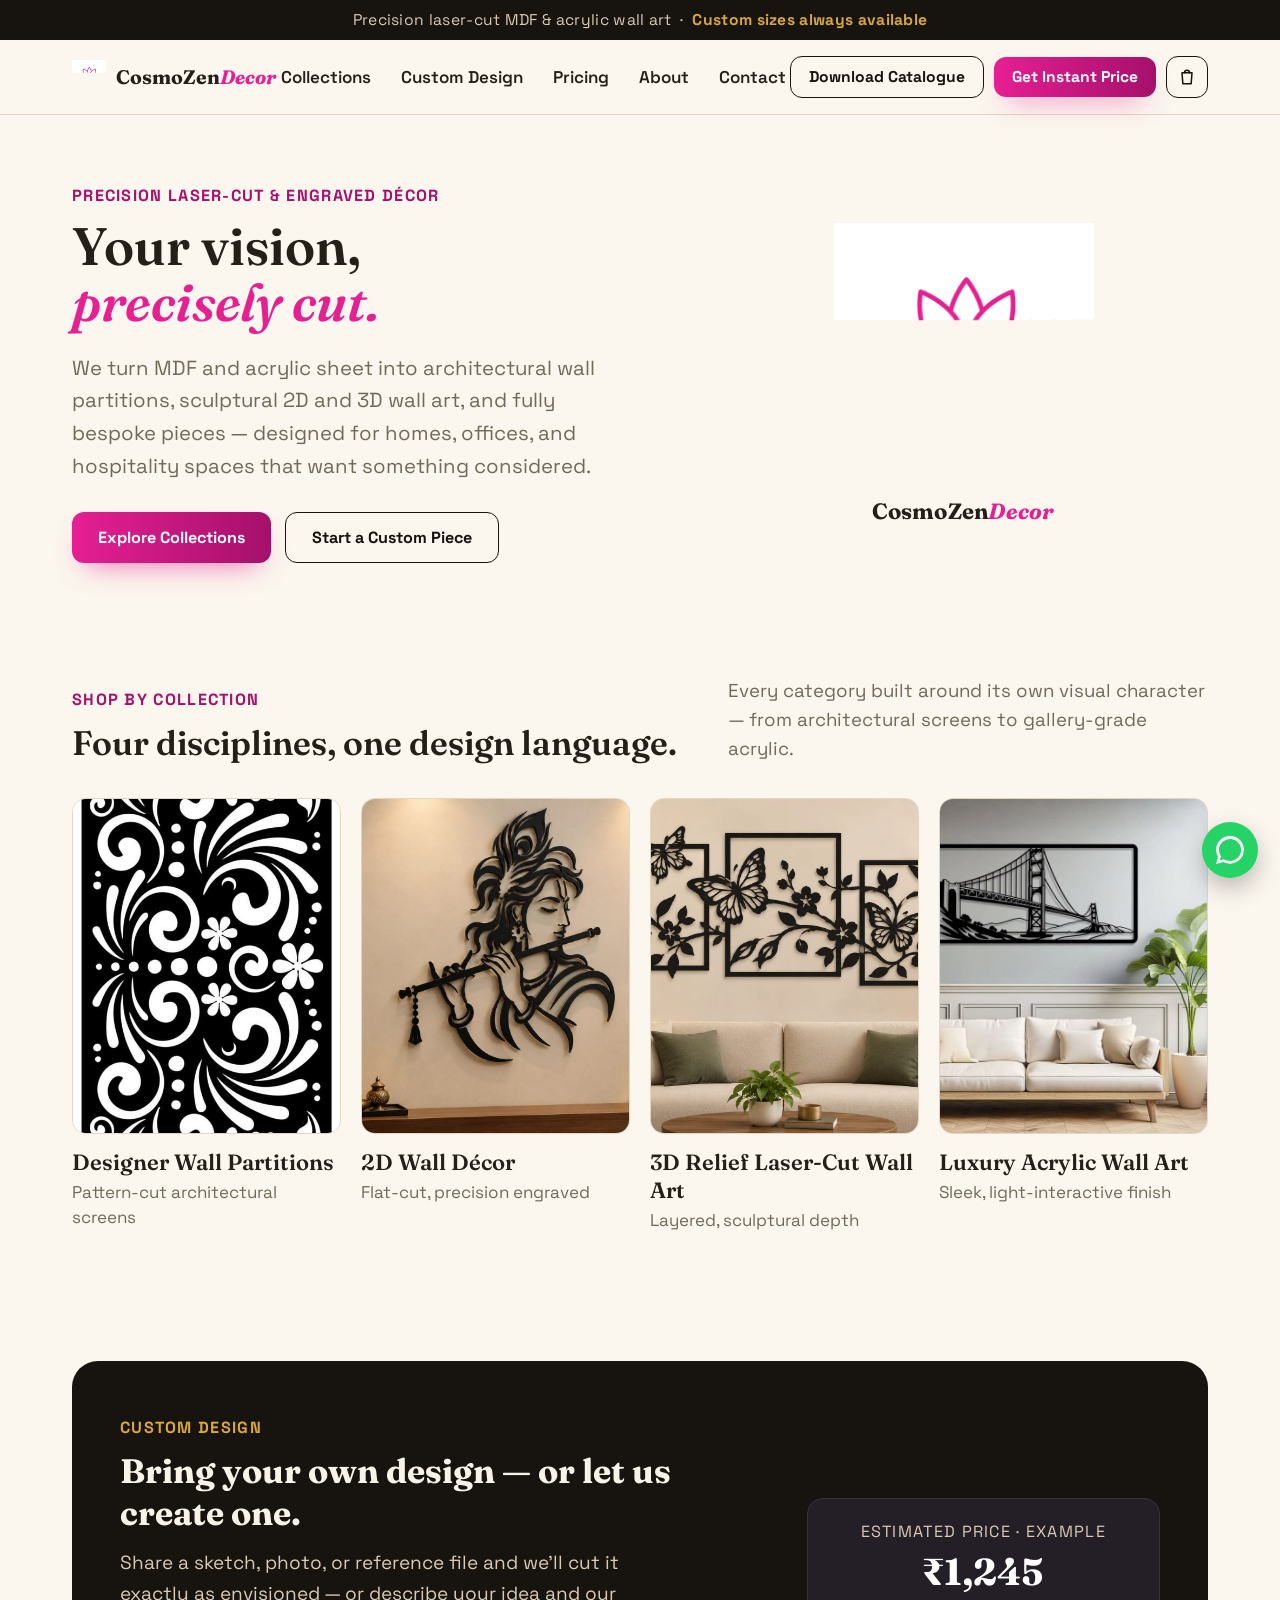
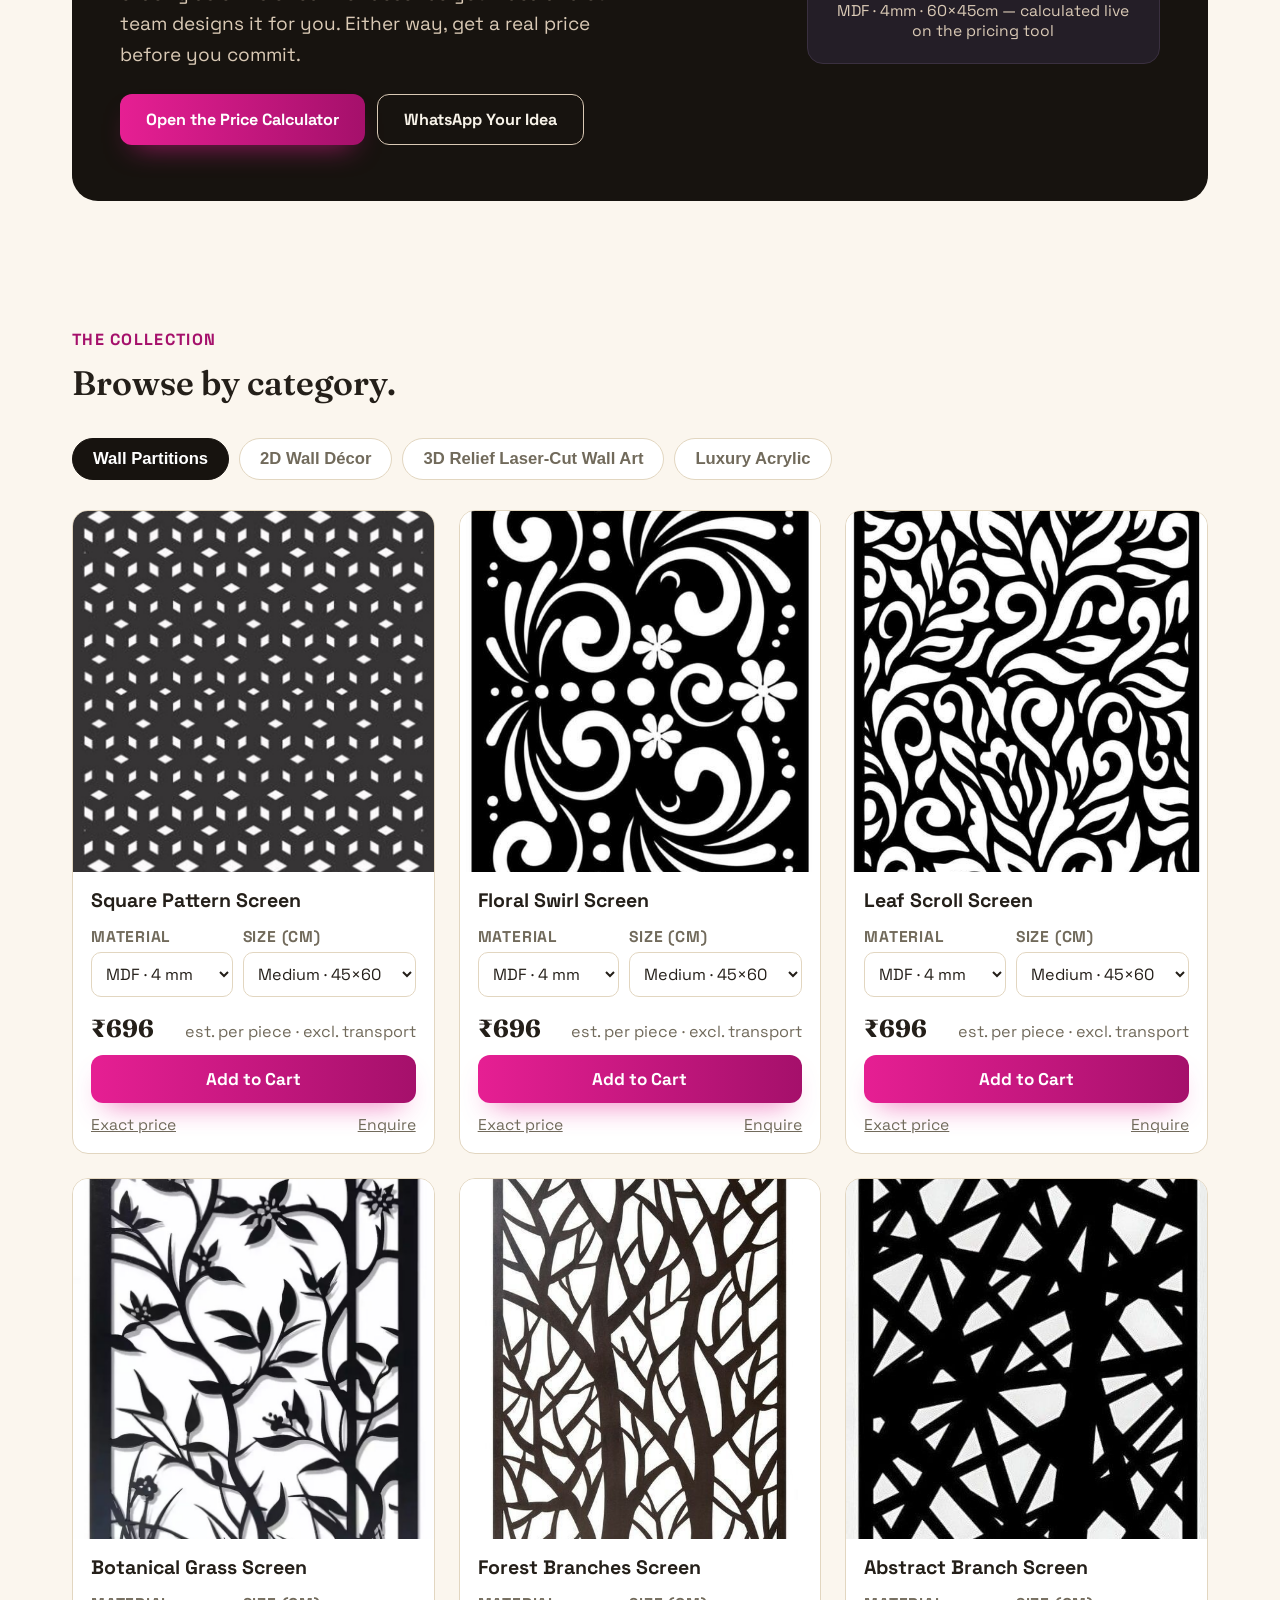
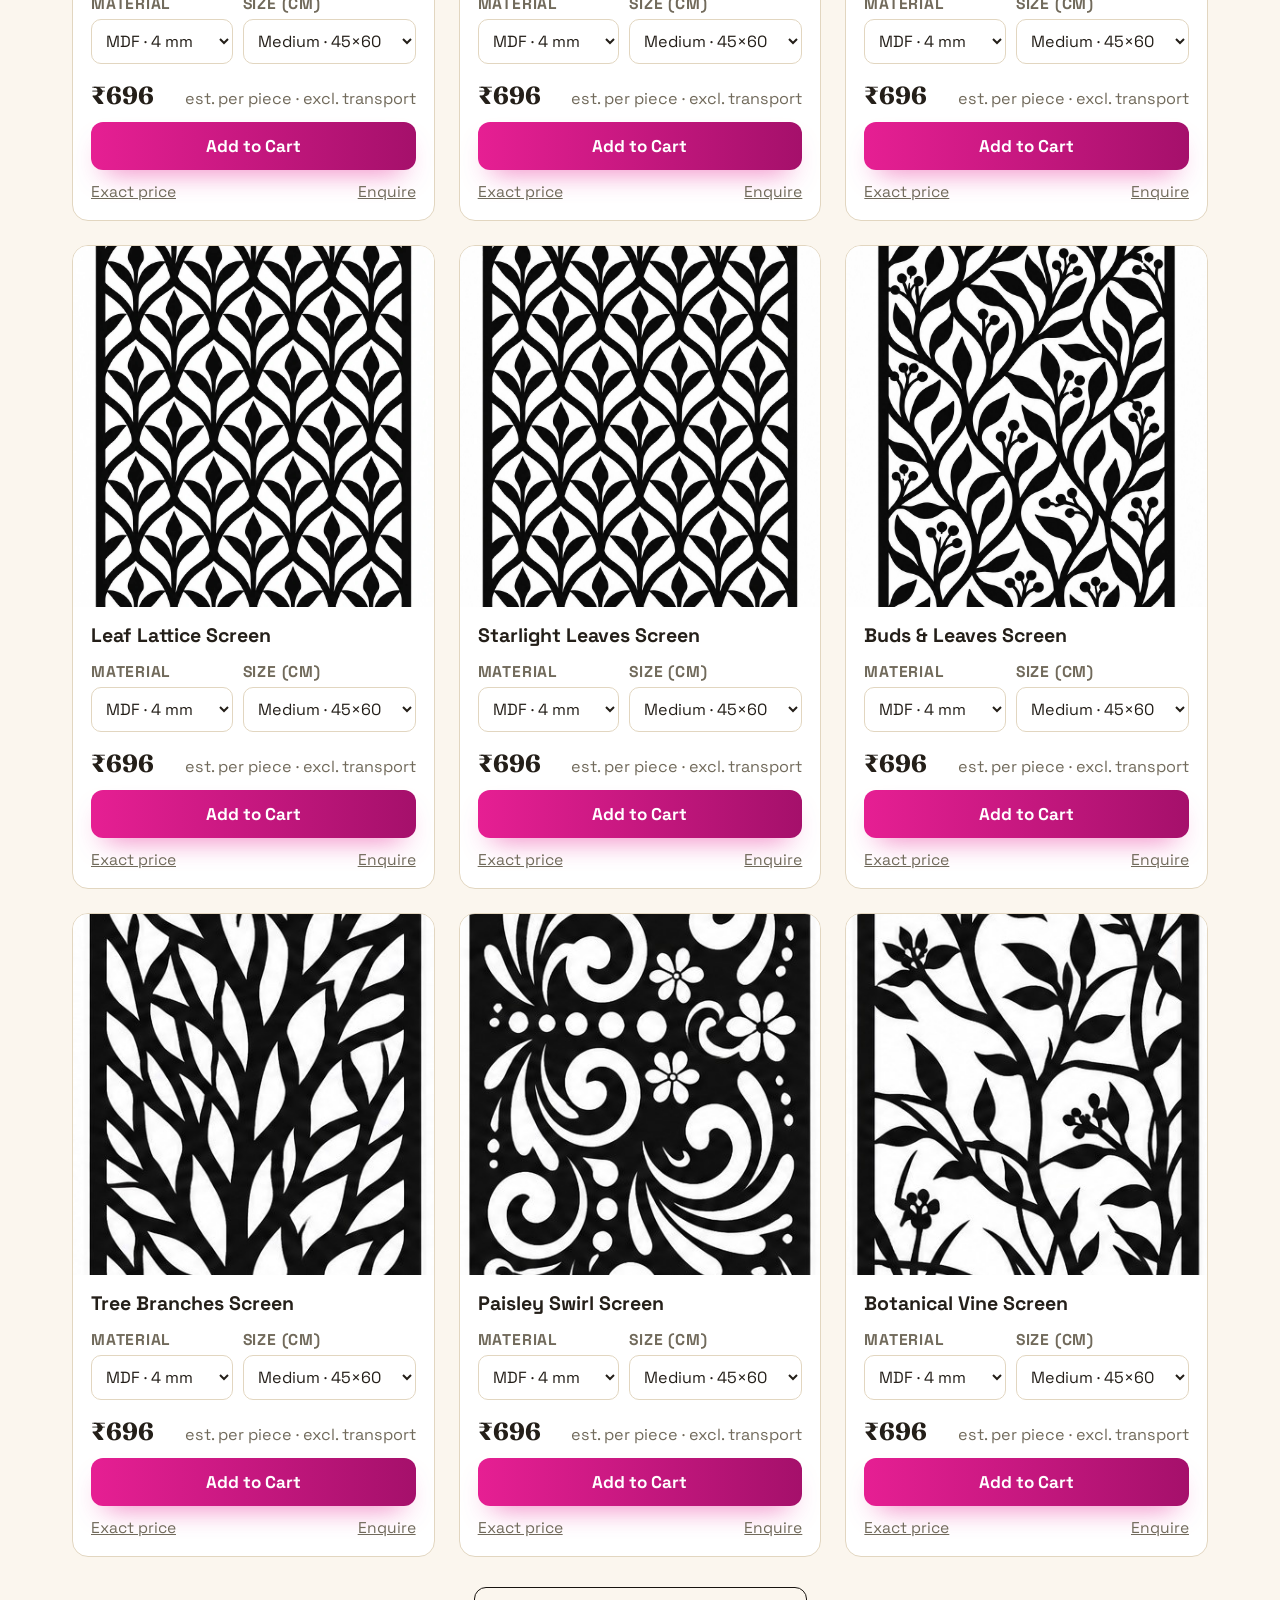
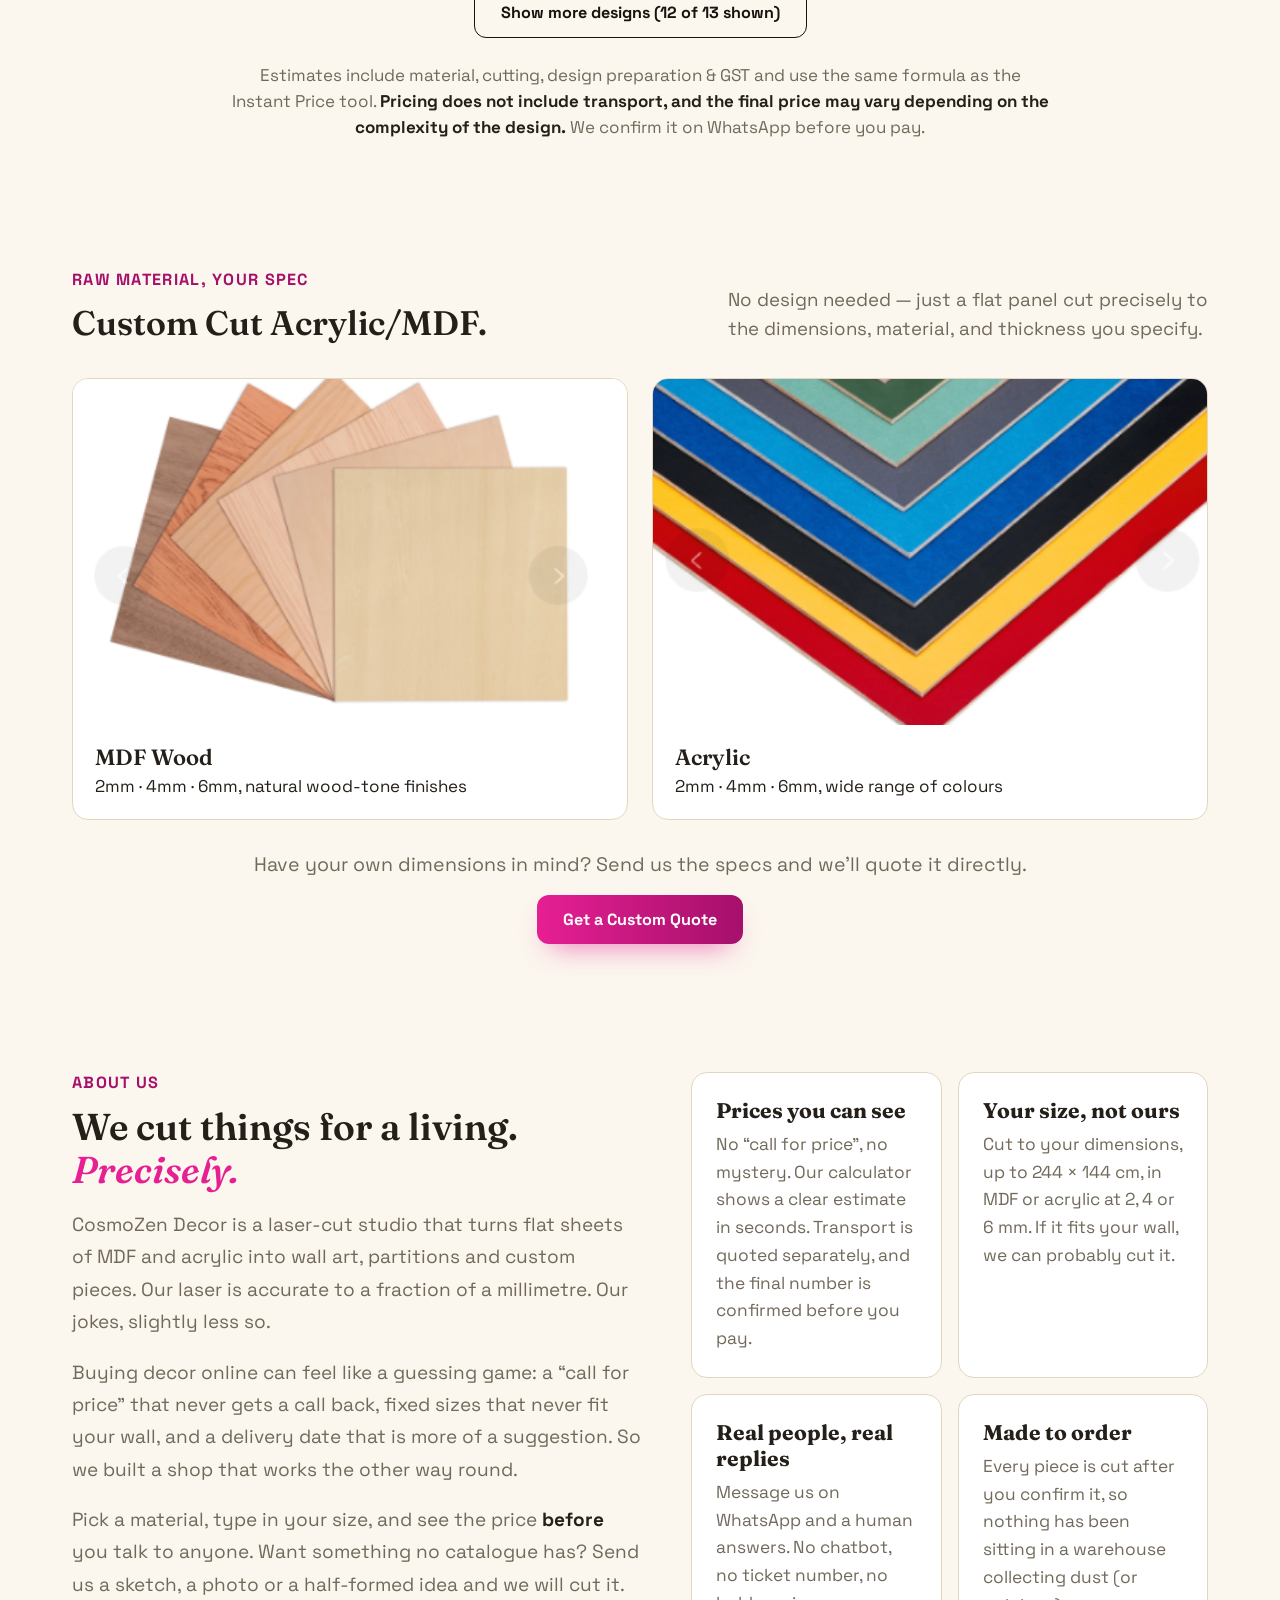
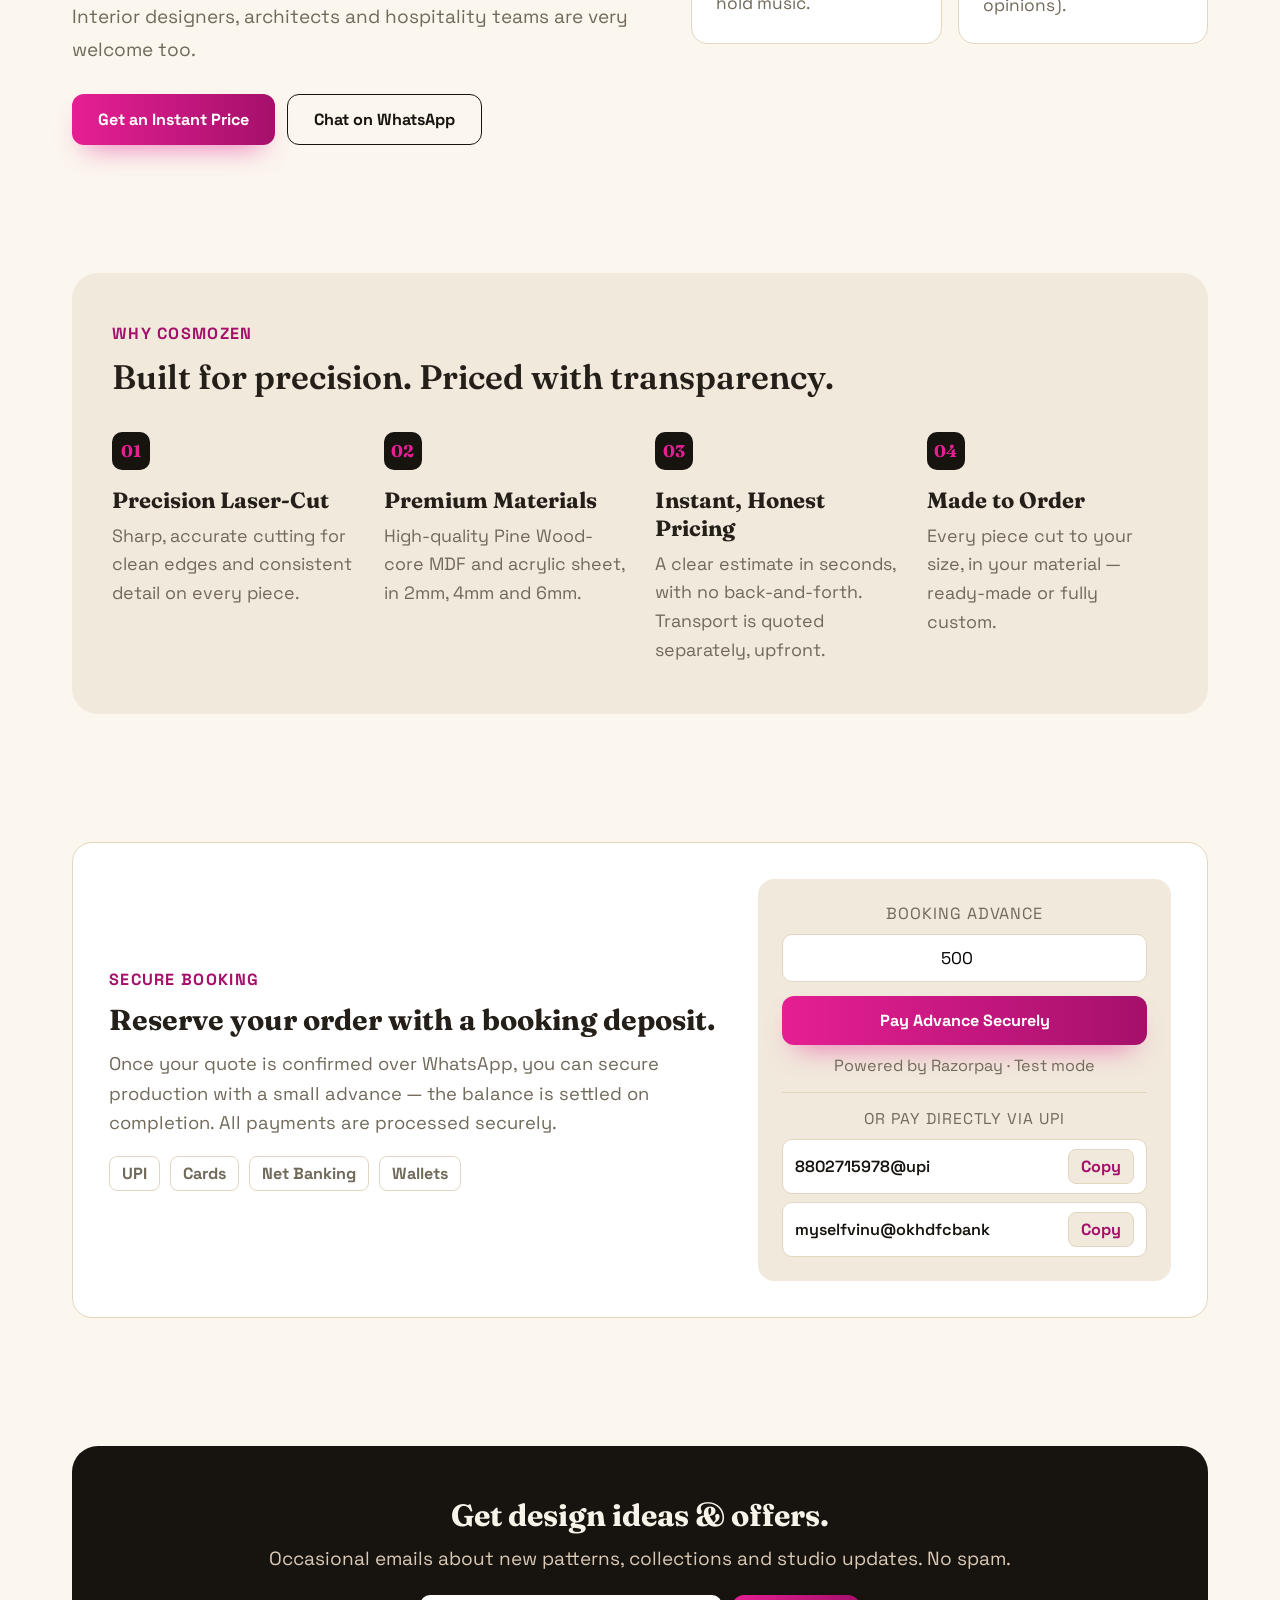
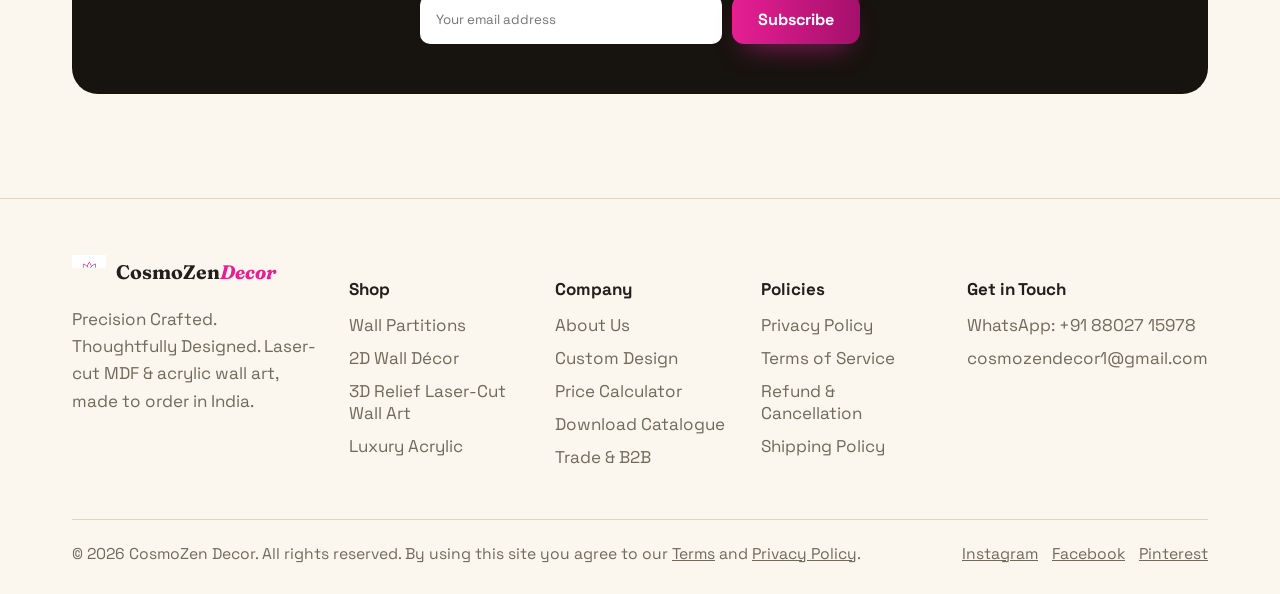
==== commit 2c3c80d0: "Pricing excludes transport and may vary with design complexity" ====
--- a/index.html
+++ b/index.html
@@ -137,6 +137,7 @@
   .prod-links a{ color:var(--muted); }
   .prod-links a:hover{ color:var(--magenta); }
   .price-note{ color:var(--muted); font-size:1rem; line-height:1.55; margin:24px auto 0; max-width:820px; text-align:center; }
+  .price-note strong{ color:var(--text); }
   .load-more{ text-align:center; margin-top:30px; }
   .load-more[hidden]{ display:none; }
 
@@ -389,7 +390,7 @@
       </div>
       <div class="prod-grid" id="prodGrid"></div>
       <div class="load-more" id="loadMoreWrap" hidden><button type="button" class="btn btn-outline" id="loadMoreBtn">Show more designs</button></div>
-      <p class="price-note">Prices are all-inclusive estimates (material, cutting, design preparation &amp; GST), calculated with the same formula as the Instant Price tool. Final price is confirmed on WhatsApp before you pay.</p>
+      <p class="price-note">Estimates include material, cutting, design preparation &amp; GST and use the same formula as the Instant Price tool. <strong>Pricing does not include transport, and the final price may vary depending on the complexity of the design.</strong> We confirm it on WhatsApp before you pay.</p>
     </div>
   </section>
 
@@ -444,7 +445,7 @@
         <div class="about-cards">
           <div class="about-card">
             <h3>Prices you can see</h3>
-            <p>No “call for price”, no mystery. Our calculator shows an all-inclusive estimate in seconds, and the final number is confirmed before you pay.</p>
+            <p>No “call for price”, no mystery. Our calculator shows a clear estimate in seconds. Transport is quoted separately, and the final number is confirmed before you pay.</p>
           </div>
           <div class="about-card">
             <h3>Your size, not ours</h3>
@@ -487,7 +488,7 @@
           <div class="value-item">
             <div class="value-mark">03</div>
             <h3>Instant, Honest Pricing</h3>
-            <p>An all-inclusive estimate in seconds — no back-and-forth, no hidden costs.</p>
+            <p>A clear estimate in seconds, with no back-and-forth. Transport is quoted separately, upfront.</p>
           </div>
           <div class="value-item">
             <div class="value-mark">04</div>
@@ -614,7 +615,7 @@
   <div class="cart-items" id="cartItems"></div>
   <div class="cart-foot">
     <div class="cart-total"><span>Estimated total</span><span id="cartTotal">₹0</span></div>
-    <div class="cart-note">All-inclusive estimate (material, cutting, design prep &amp; GST). We confirm the final price, timeline and delivery on WhatsApp before you pay anything.</div>
+    <div class="cart-note">Estimate includes material, cutting, design prep &amp; GST. Pricing does not include transport, and the final price may vary depending on the complexity of the design. We confirm it on WhatsApp before you pay anything.</div>
     <button type="button" class="btn btn-primary" id="cartCheckout" disabled>Send Order on WhatsApp</button>
     <div class="cart-foot-links">
       <a href="#payment" id="cartPayLink">Pay booking advance</a>
@@ -771,7 +772,7 @@
             <div class="opt"><label for="cw-${uid}">Length (cm)</label><input id="cw-${uid}" class="in-l" type="number" min="5" max="244" value="60" inputmode="numeric" /></div>
             <div class="opt"><label for="ch-${uid}">Breadth (cm)</label><input id="ch-${uid}" class="in-b" type="number" min="5" max="144" value="45" inputmode="numeric" /></div>
           </div>
-          <div class="prod-price"><span class="amt"></span><small>est. per piece · all-inclusive</small></div>
+          <div class="prod-price"><span class="amt"></span><small>est. per piece · excl. transport</small></div>
           <button type="button" class="btn btn-primary prod-add">Add to Cart</button>
           <div class="prod-links">
             <a href="https://cosmo-zen-decor.vercel.app/" target="_blank" rel="noopener">Exact price</a>
@@ -910,7 +911,7 @@
       return (i + 1) + '. ' + it.name + ' — ' + itemMeta(it) + ' × ' + it.qty + ' = Rs. ' + sub.toLocaleString('en-IN');
     });
     const msg = "Hi CosmoZen Decor, I'd like to place an order:\n\n" + lines.join('\n')
-      + '\n\nEstimated total: Rs. ' + total.toLocaleString('en-IN')
+      + '\n\nEstimated total (excluding transport): Rs. ' + total.toLocaleString('en-IN')
       + '\n\nPlease confirm the final price, timeline and delivery details.';
     window.open('https://wa.me/' + WA_NUMBER + '?text=' + encodeURIComponent(msg), '_blank', 'noopener');
   });
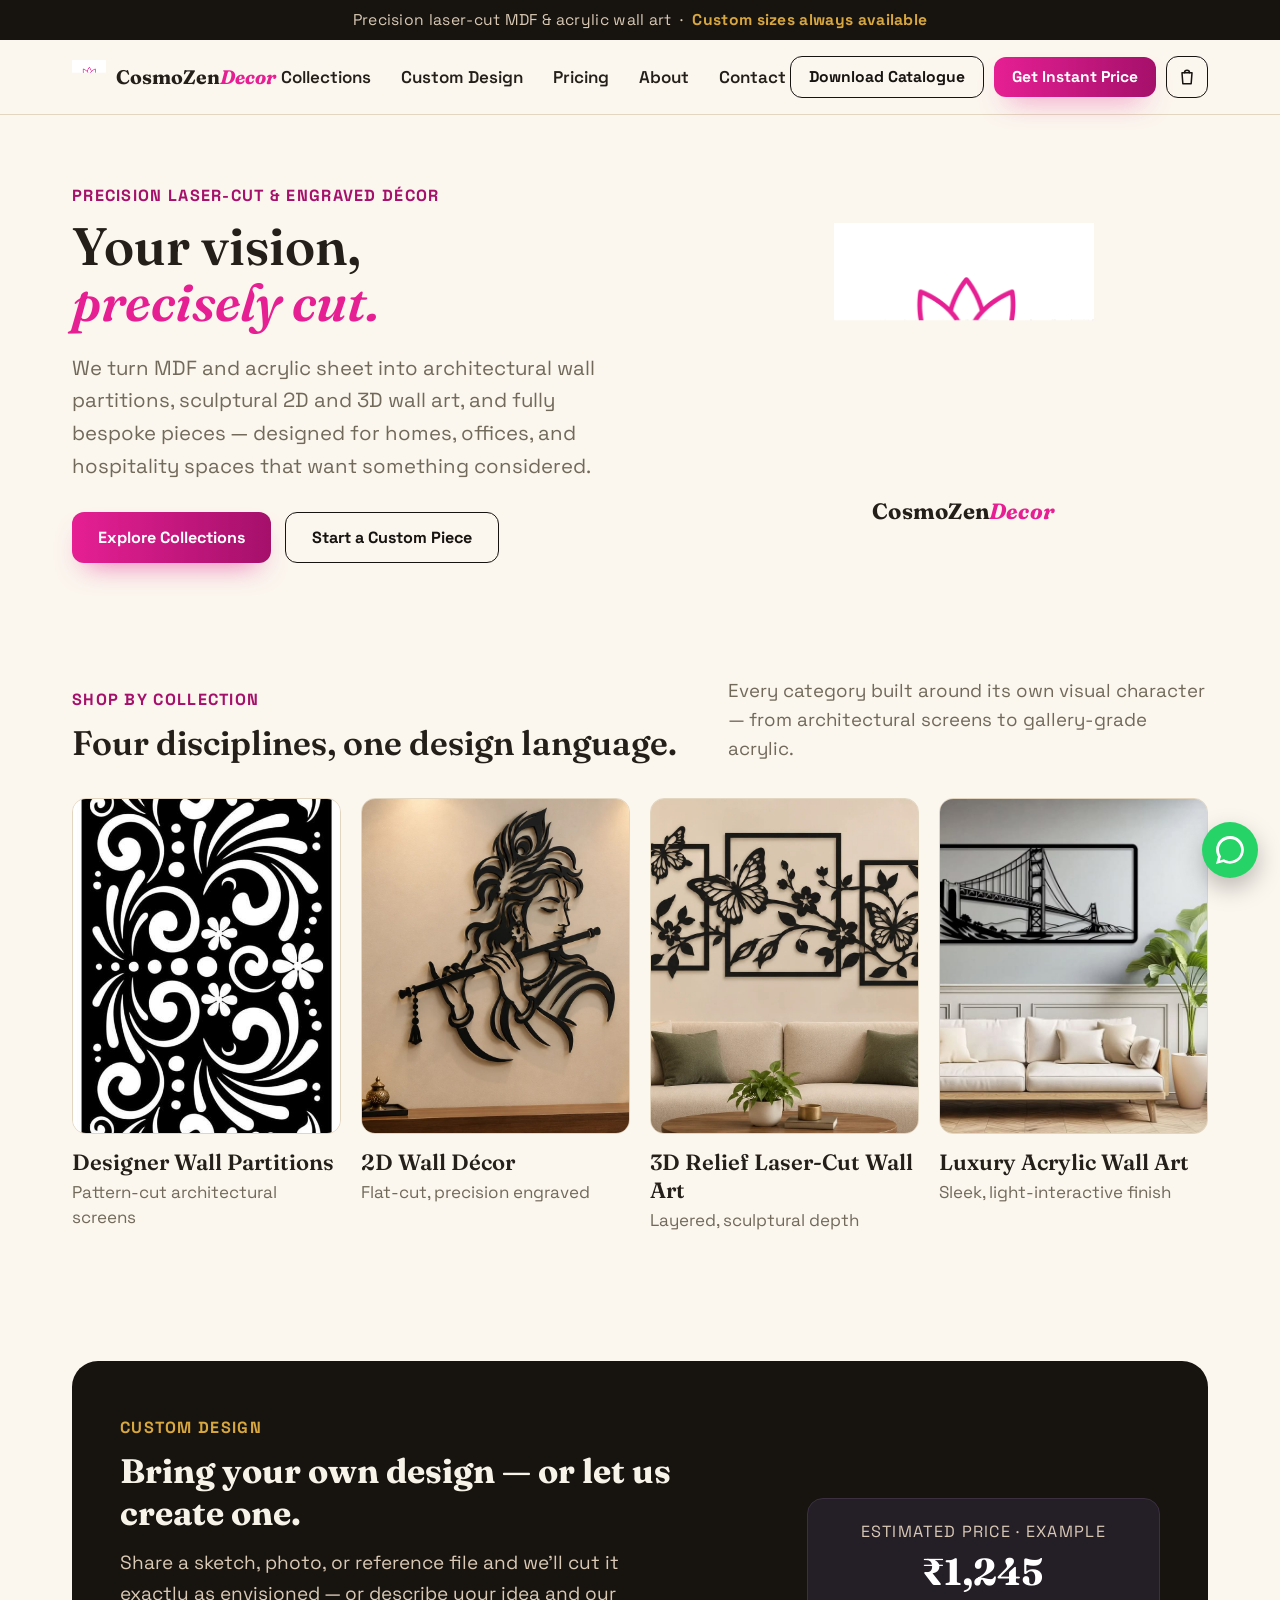
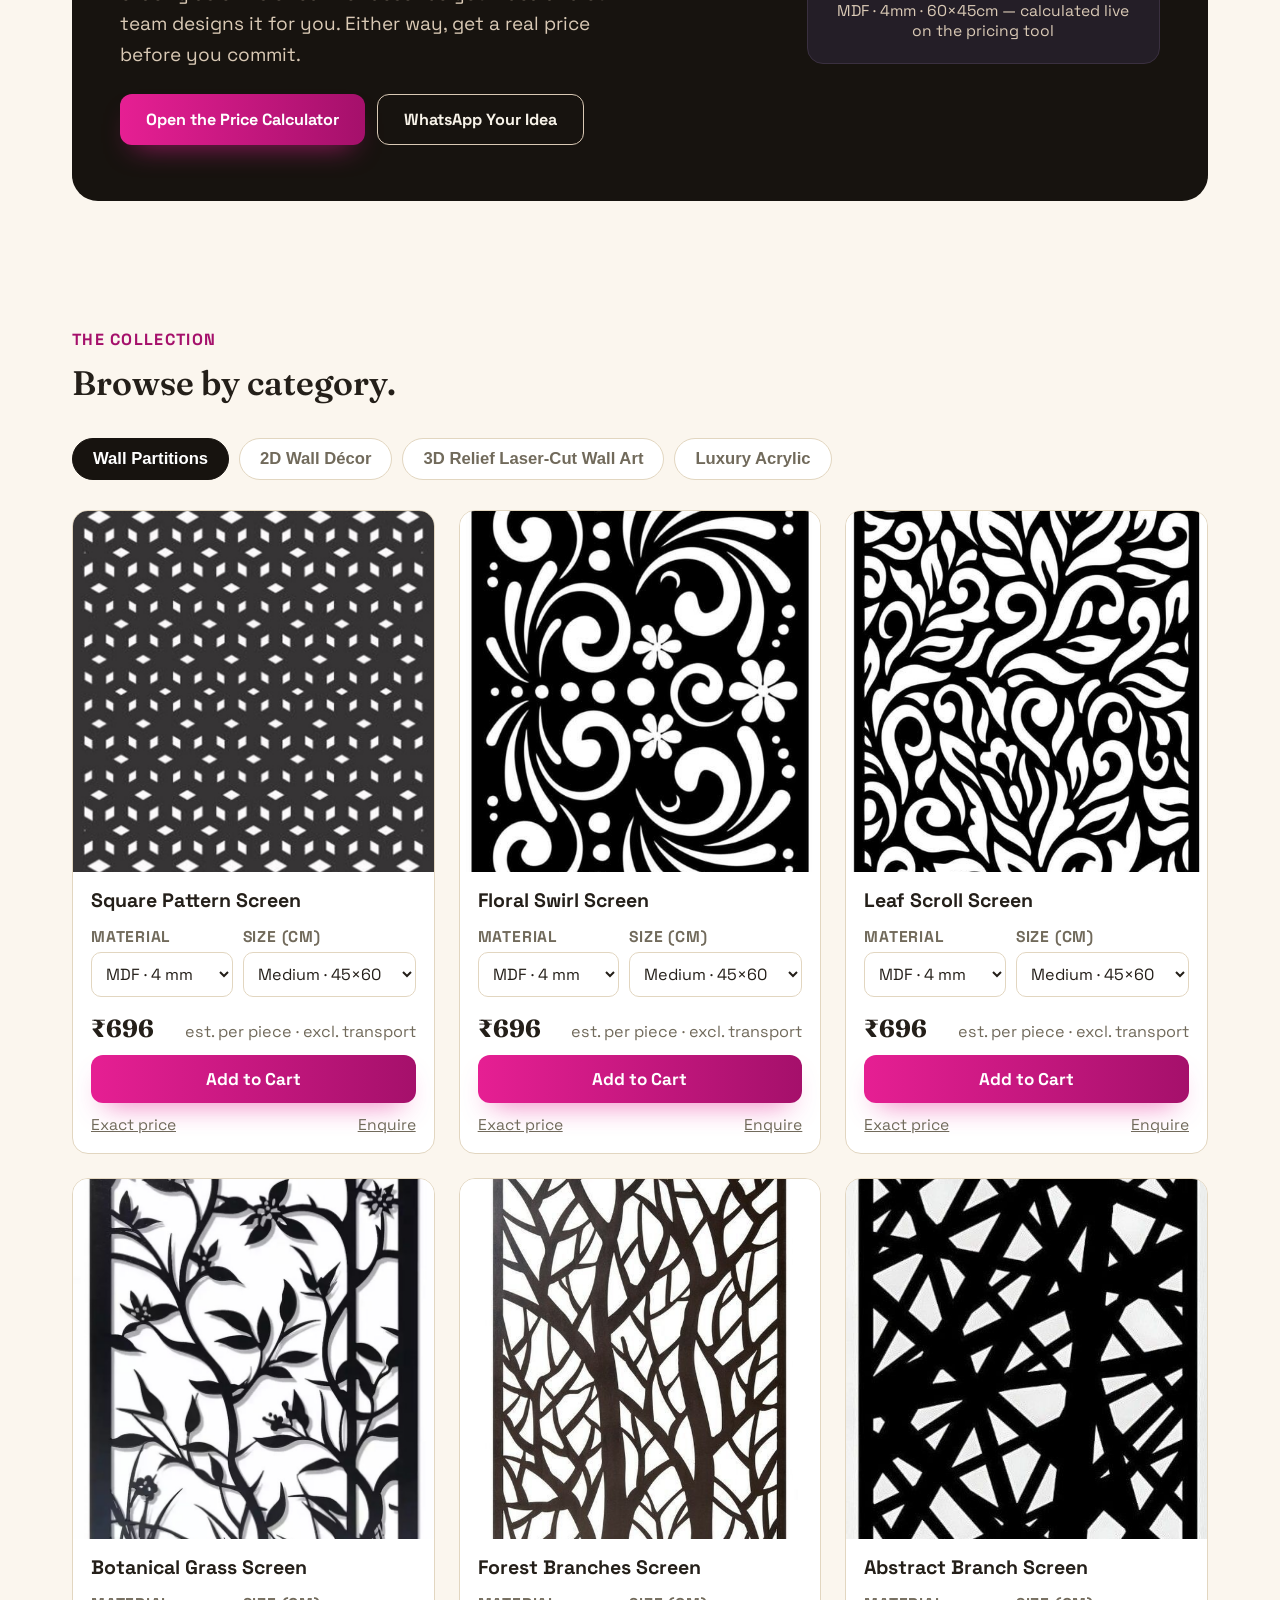
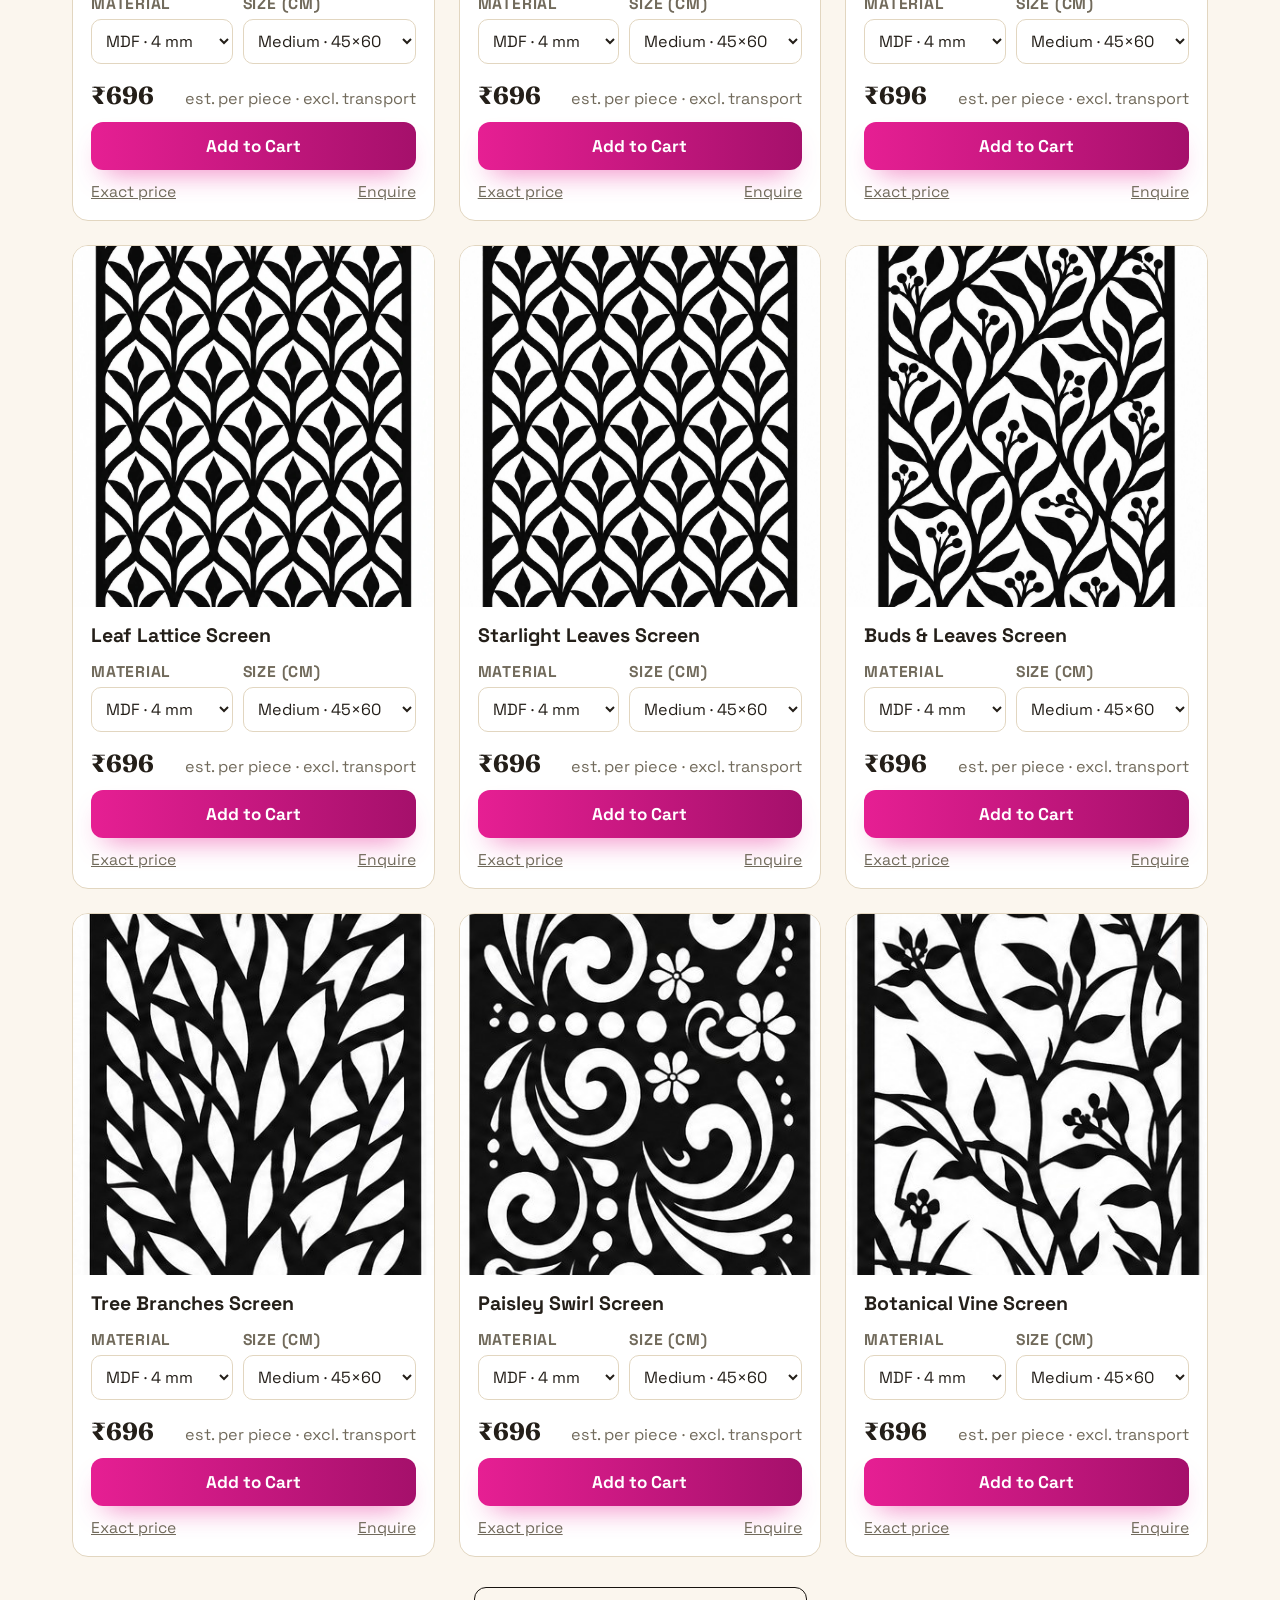
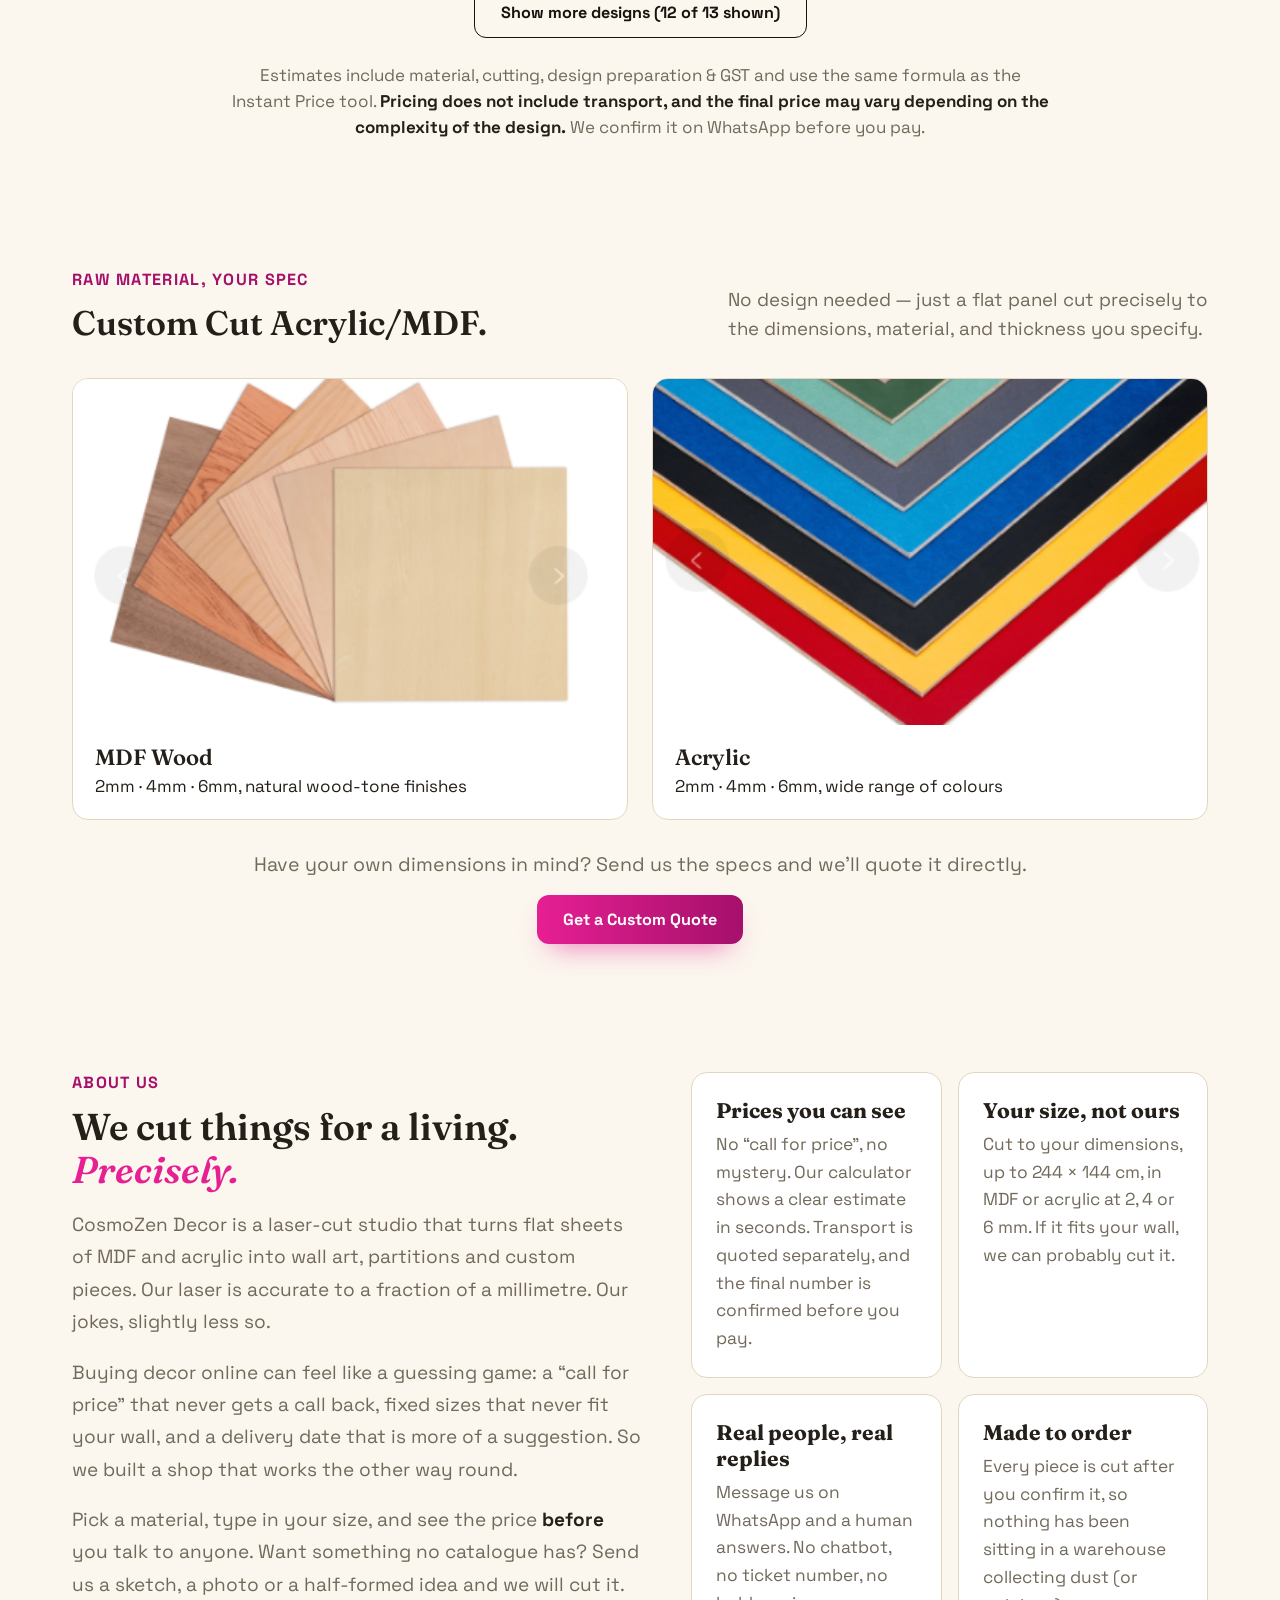
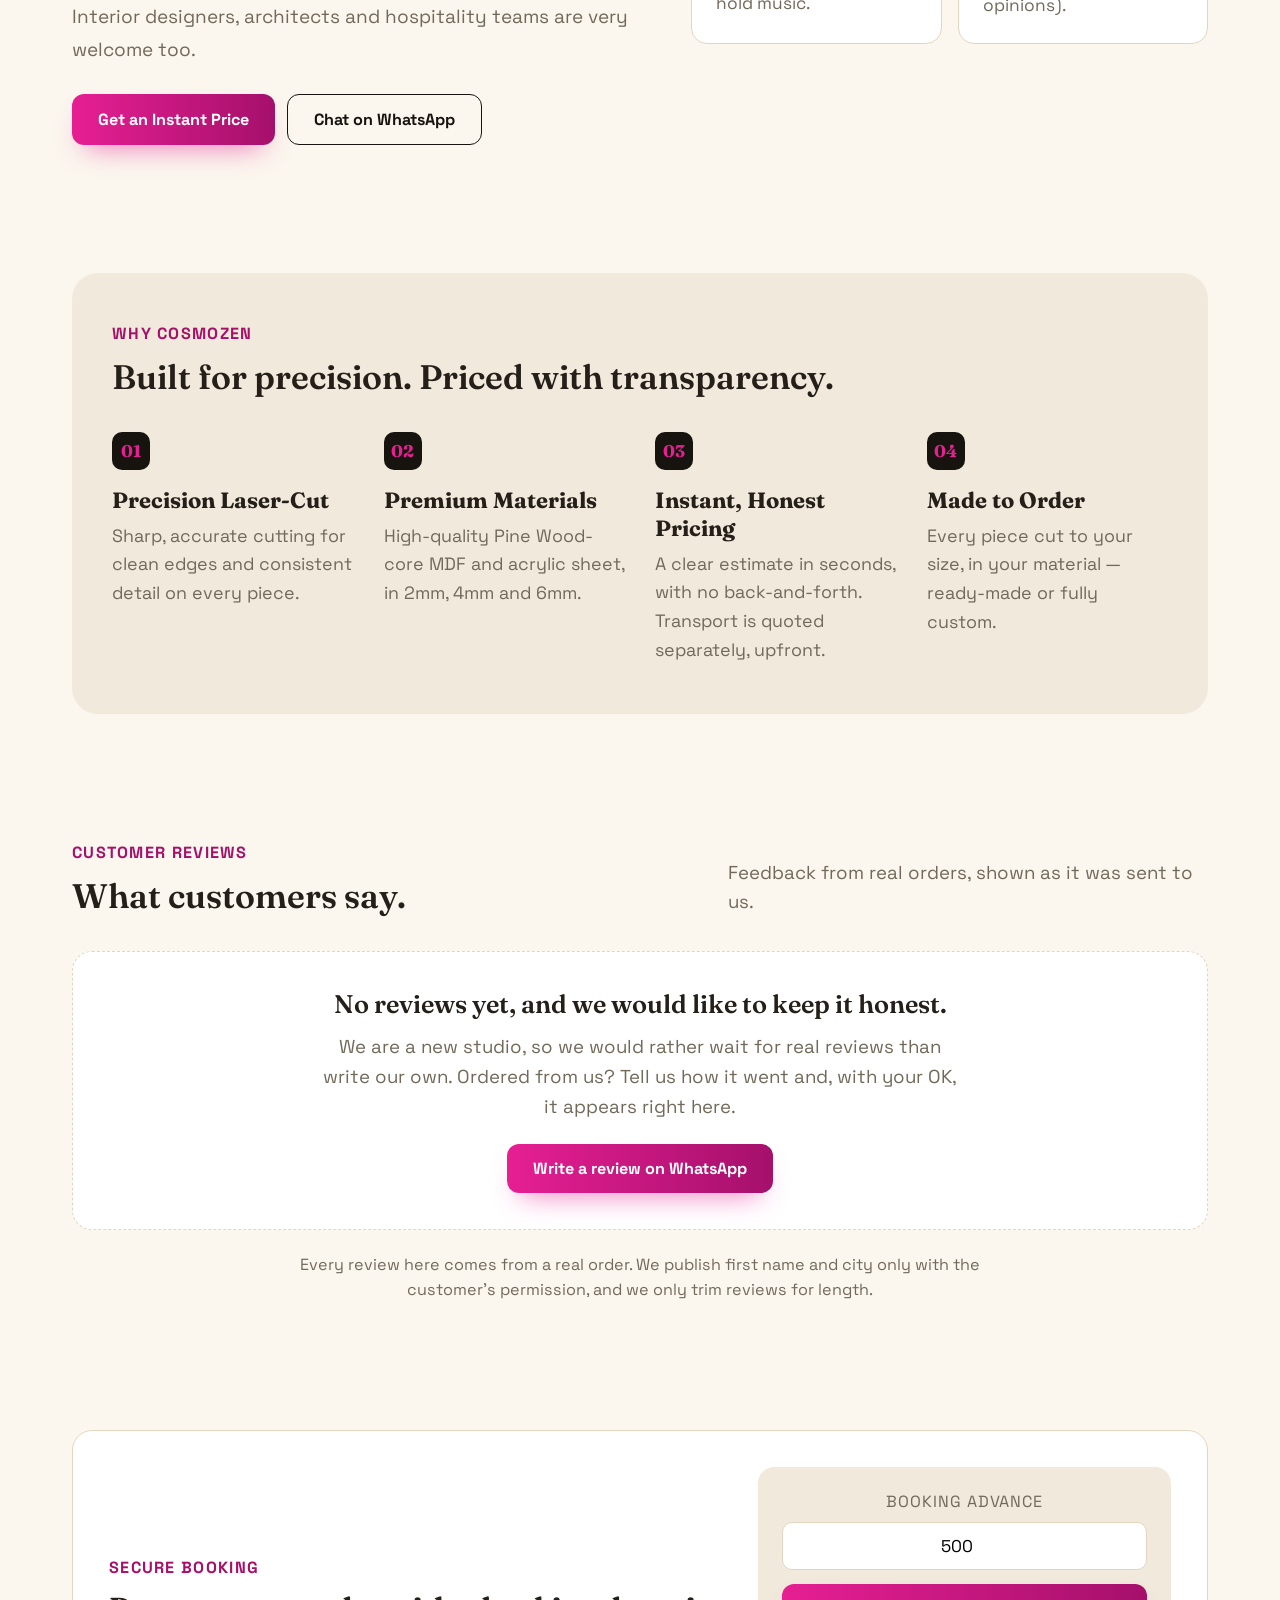
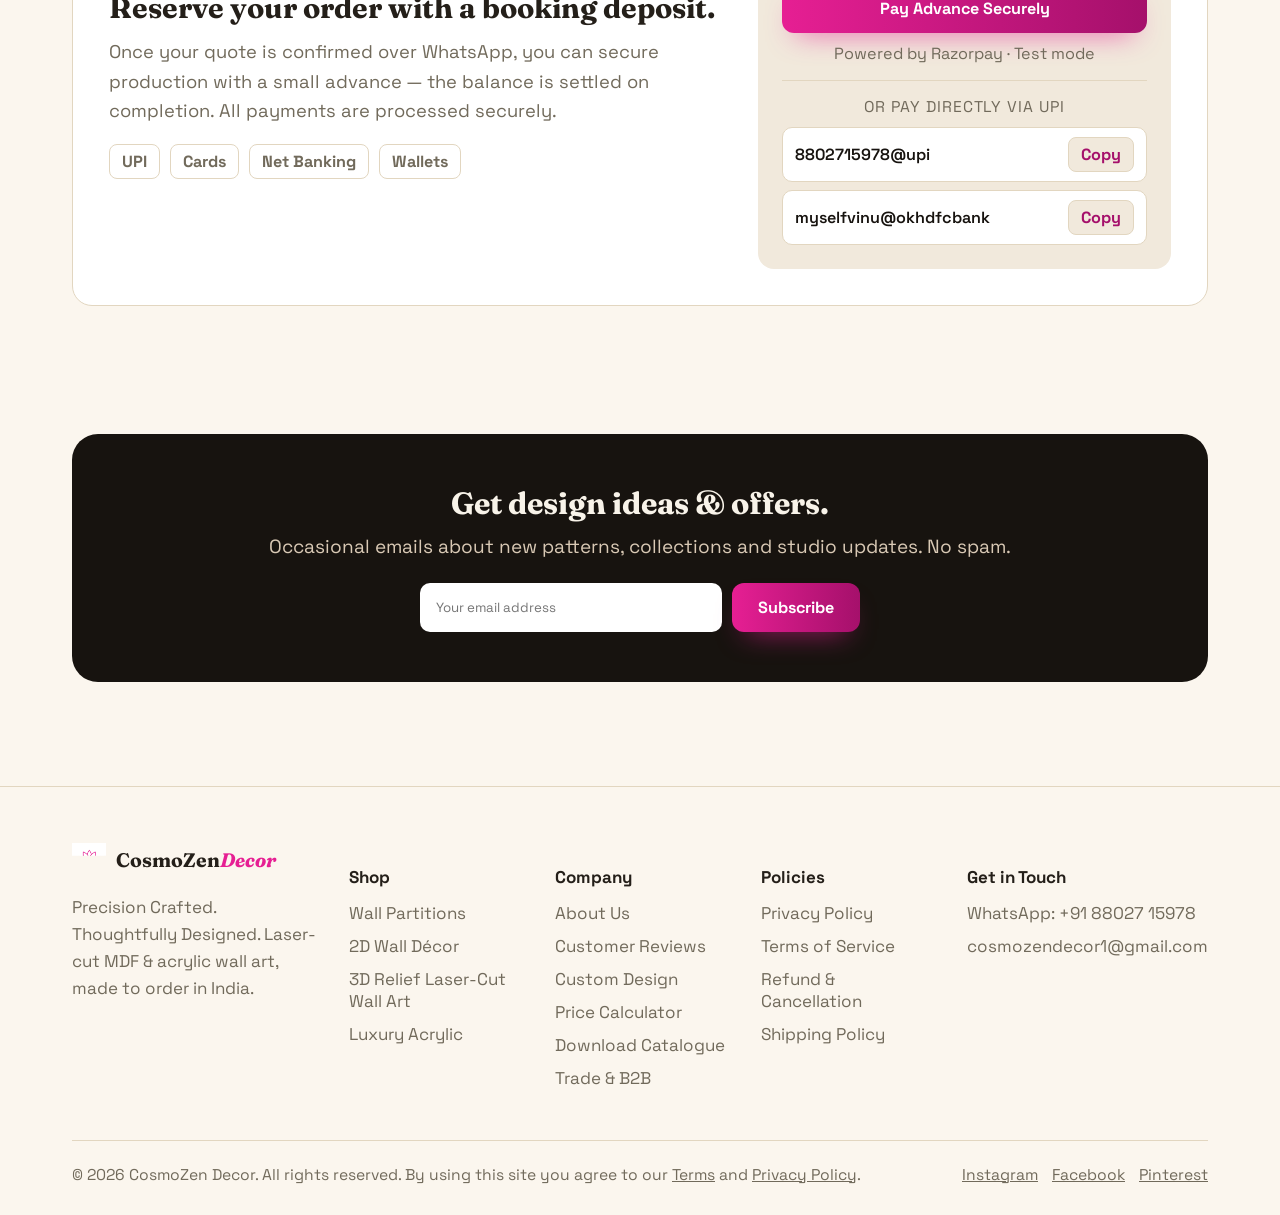
==== commit abe727ec: "Customer reviews section (real reviews only, loaded from reviews.json)" ====
--- a/index.html
+++ b/index.html
@@ -166,6 +166,30 @@
   .value-item h3{ font-size:1.3rem; margin-bottom:8px; }
   .value-item p{ font-size:1.05rem; color:var(--muted); line-height:1.6; margin:0; }
   .value-mark{ width:38px; height:38px; border-radius:10px; background:var(--ink); color:var(--magenta); display:flex; align-items:center; justify-content:center; font-family:'Fraunces',serif; font-weight:700; margin-bottom:16px; }
+
+  /* ===== REVIEWS ===== */
+  .rev-summary{ display:flex; align-items:center; justify-content:space-between; gap:16px 28px; flex-wrap:wrap; margin-bottom:24px; }
+  .rev-score{ display:flex; align-items:center; gap:14px; }
+  .rev-avg{ font-family:'Fraunces',serif; font-size:2.8rem; font-weight:700; line-height:1; }
+  .rev-count{ color:var(--muted); font-size:1rem; margin-top:2px; }
+  .stars{ display:inline-flex; gap:2px; color:var(--gold); }
+  .stars svg{ width:20px; height:20px; }
+  .rev-actions{ display:flex; gap:12px; flex-wrap:wrap; }
+  .rev-grid{ display:grid; grid-template-columns:repeat(3,1fr); gap:20px; }
+  @media (max-width:900px){ .rev-grid{ grid-template-columns:repeat(2,1fr);} }
+  @media (max-width:560px){ .rev-grid{ grid-template-columns:1fr;} }
+  .rev-card{ background:#fff; border:1px solid var(--stone-line); border-radius:16px; padding:22px; display:flex; flex-direction:column; gap:12px; }
+  .rev-photo{ width:100%; aspect-ratio:4/3; object-fit:cover; border-radius:12px; background:var(--stone); }
+  .rev-text{ font-size:1.05rem; line-height:1.6; margin:0; }
+  .rev-meta{ margin-top:auto; font-size:.95rem; color:var(--muted); line-height:1.5; }
+  .rev-meta strong{ display:block; color:var(--text); font-size:1.02rem; }
+  .rev-badge{ display:inline-block; margin-top:6px; padding:3px 10px; border-radius:999px; background:#E7F3EA; color:#1E7A3D; font-size:.9rem; font-weight:700; }
+  .rev-more{ text-align:center; margin-top:26px; }
+  .rev-empty{ background:#fff; border:1px dashed var(--stone-line); border-radius:20px; padding:36px 32px; text-align:center; }
+  .rev-empty h3{ font-size:1.5rem; font-weight:600; }
+  .rev-empty p{ color:var(--muted); font-size:1.1rem; line-height:1.6; max-width:640px; margin:12px auto 22px; }
+  .rev-empty .rev-actions{ justify-content:center; }
+  .rev-note{ color:var(--muted); font-size:.95rem; text-align:center; margin:22px auto 0; max-width:720px; line-height:1.55; }
 
   /* ===== PAYMENT SECTION ===== */
   .pay-card{ background:#fff; border:1px solid var(--stone-line); border-radius:20px; padding:36px; display:grid; grid-template-columns:1.2fr .8fr; gap:30px; align-items:center; }
@@ -500,6 +524,21 @@
     </div>
   </section>
 
+  <!-- REVIEWS -->
+  <section id="reviews">
+    <div class="wrap">
+      <div class="section-head">
+        <div>
+          <div class="eyebrow">CUSTOMER REVIEWS</div>
+          <h2>What customers say.</h2>
+        </div>
+        <p>Feedback from real orders, shown as it was sent to us.</p>
+      </div>
+      <div id="reviewsBody"></div>
+      <p class="rev-note">Every review here comes from a real order. We publish first name and city only with the customer&rsquo;s permission, and we only trim reviews for length.</p>
+    </div>
+  </section>
+
   <!-- PAYMENT -->
   <section id="payment">
     <div class="wrap">
@@ -574,6 +613,7 @@
         <h4>Company</h4>
         <ul>
           <li><a href="#about">About Us</a></li>
+          <li><a href="#reviews">Customer Reviews</a></li>
           <li><a href="#custom">Custom Design</a></li>
           <li><a href="https://cosmo-zen-decor.vercel.app/" target="_blank" rel="noopener">Price Calculator</a></li>
           <li><a href="CosmoZenDecor_Catalogue.pdf" target="_blank" rel="noopener" download>Download Catalogue</a></li>
@@ -927,6 +967,88 @@
     });
   });
 
+  // ---- Customer reviews: real reviews only, loaded from reviews.json ----
+  (function(){
+    const body = document.getElementById('reviewsBody');
+    if (!body) return;
+    const LIMIT = 6;
+    const STAR = 'M12 2.5l2.9 6.1 6.6.8-4.9 4.6 1.3 6.6L12 17.3l-5.9 3.3 1.3-6.6-4.9-4.6 6.6-.8z';
+    document.body.insertAdjacentHTML('beforeend', '<svg width="0" height="0" style="position:absolute" aria-hidden="true"><defs><clipPath id="halfStarClip"><rect x="0" y="0" width="12" height="24"/></clipPath></defs></svg>');
+    const starSvg = k => '<svg viewBox="0 0 24 24" aria-hidden="true"><path d="' + STAR + '" fill="' + (k === 'full' ? 'currentColor' : 'none') + '" stroke="currentColor" stroke-width="1.6" stroke-linejoin="round"/>' + (k === 'half' ? '<path d="' + STAR + '" fill="currentColor" clip-path="url(#halfStarClip)"/>' : '') + '</svg>';
+    function starsEl(value){
+      const n = Math.round(value * 2) / 2;
+      const s = document.createElement('span');
+      s.className = 'stars'; s.setAttribute('role', 'img'); s.setAttribute('aria-label', n + ' out of 5 stars');
+      s.innerHTML = [1, 2, 3, 4, 5].map(i => starSvg(n >= i ? 'full' : (n >= i - 0.5 ? 'half' : 'empty'))).join('');
+      return s;
+    }
+    const REVIEW_MSG = "Hi CosmoZen Decor, I'd like to leave a review.\n\nProduct:\nRating (1 to 5):\nMy review:\nFirst name and city to show:\n\nYou may publish this review, and any photos I attach, on your website: Yes / No";
+    function link(href, label, cls){
+      const a = document.createElement('a');
+      a.className = 'btn ' + cls; a.href = href; a.target = '_blank'; a.rel = 'noopener'; a.textContent = label;
+      return a;
+    }
+    function clean(list){
+      return (Array.isArray(list) ? list : []).map(r => ({
+        name: String(r.name || '').trim().slice(0, 40),
+        city: String(r.city || '').trim().slice(0, 40),
+        product: String(r.product || '').trim().slice(0, 60),
+        text: String(r.text || '').trim().slice(0, 600),
+        date: String(r.date || '').trim().slice(0, 20),
+        rating: Math.round(Number(r.rating)),
+        verified: r.verified === true,
+        photo: /^images\/reviews\/[\w.-]+$/.test(String(r.photo || '')) ? String(r.photo) : ''
+      })).filter(r => r.name && r.text && r.rating >= 1 && r.rating <= 5);
+    }
+    function render(data){
+      const reviews = clean(data && data.reviews);
+      const google = data && typeof data.google_url === 'string' && /^https:\/\//.test(data.google_url) ? data.google_url : '';
+      body.textContent = '';
+      const actions = document.createElement('div');
+      actions.className = 'rev-actions';
+      actions.append(link('https://wa.me/918802715978?text=' + encodeURIComponent(REVIEW_MSG), 'Write a review on WhatsApp', 'btn-primary'));
+      if (google) actions.append(link(google, 'Review us on Google', 'btn-outline'));
+      if (!reviews.length) {
+        const box = document.createElement('div'); box.className = 'rev-empty';
+        const h = document.createElement('h3'); h.textContent = 'No reviews yet, and we would like to keep it honest.';
+        const p = document.createElement('p'); p.textContent = 'We are a new studio, so we would rather wait for real reviews than write our own. Ordered from us? Tell us how it went and, with your OK, it appears right here.';
+        box.append(h, p, actions); body.appendChild(box);
+        return;
+      }
+      const avg = reviews.reduce((t, r) => t + r.rating, 0) / reviews.length;
+      const summary = document.createElement('div'); summary.className = 'rev-summary';
+      const score = document.createElement('div'); score.className = 'rev-score';
+      const num = document.createElement('div'); num.className = 'rev-avg'; num.textContent = avg.toFixed(1);
+      const meta = document.createElement('div');
+      meta.appendChild(starsEl(avg));
+      const cnt = document.createElement('div'); cnt.className = 'rev-count'; cnt.textContent = 'Based on ' + reviews.length + (reviews.length === 1 ? ' review' : ' reviews');
+      meta.appendChild(cnt);
+      score.append(num, meta); summary.append(score, actions);
+      const grid = document.createElement('div'); grid.className = 'rev-grid';
+      function add(r){
+        const c = document.createElement('article'); c.className = 'rev-card';
+        if (r.photo) { const im = document.createElement('img'); im.className = 'rev-photo'; im.src = r.photo; im.alt = 'Photo shared by ' + r.name; im.onerror = () => im.remove(); c.appendChild(im); }
+        c.appendChild(starsEl(r.rating));
+        const t = document.createElement('p'); t.className = 'rev-text'; t.textContent = '“' + r.text + '”'; c.appendChild(t);
+        const m = document.createElement('div'); m.className = 'rev-meta';
+        const n = document.createElement('strong'); n.textContent = r.name; m.appendChild(n);
+        const line = [r.city, r.product, r.date].filter(Boolean).join(' · ');
+        if (line) m.appendChild(document.createTextNode(line));
+        if (r.verified) { const b = document.createElement('span'); b.className = 'rev-badge'; b.textContent = 'Verified order'; m.appendChild(document.createElement('br')); m.appendChild(b); }
+        c.appendChild(m); grid.appendChild(c);
+      }
+      reviews.slice(0, LIMIT).forEach(add);
+      body.append(summary, grid);
+      if (reviews.length > LIMIT) {
+        const more = document.createElement('div'); more.className = 'rev-more';
+        const bt = document.createElement('button'); bt.type = 'button'; bt.className = 'btn btn-outline'; bt.textContent = 'Show all ' + reviews.length + ' reviews';
+        bt.addEventListener('click', () => { reviews.slice(LIMIT).forEach(add); more.remove(); });
+        more.appendChild(bt); body.appendChild(more);
+      }
+    }
+    fetch('reviews.json', { cache: 'no-cache' }).then(r => r.ok ? r.json() : null).then(render).catch(() => render(null));
+  })();
+
   // ---- Razorpay booking-advance payment (TEST KEY — replace before going live) ----
   document.getElementById('payBtn').addEventListener('click', () => {
     const amount = Math.max(1, Number(document.getElementById('advAmount').value) || 500);
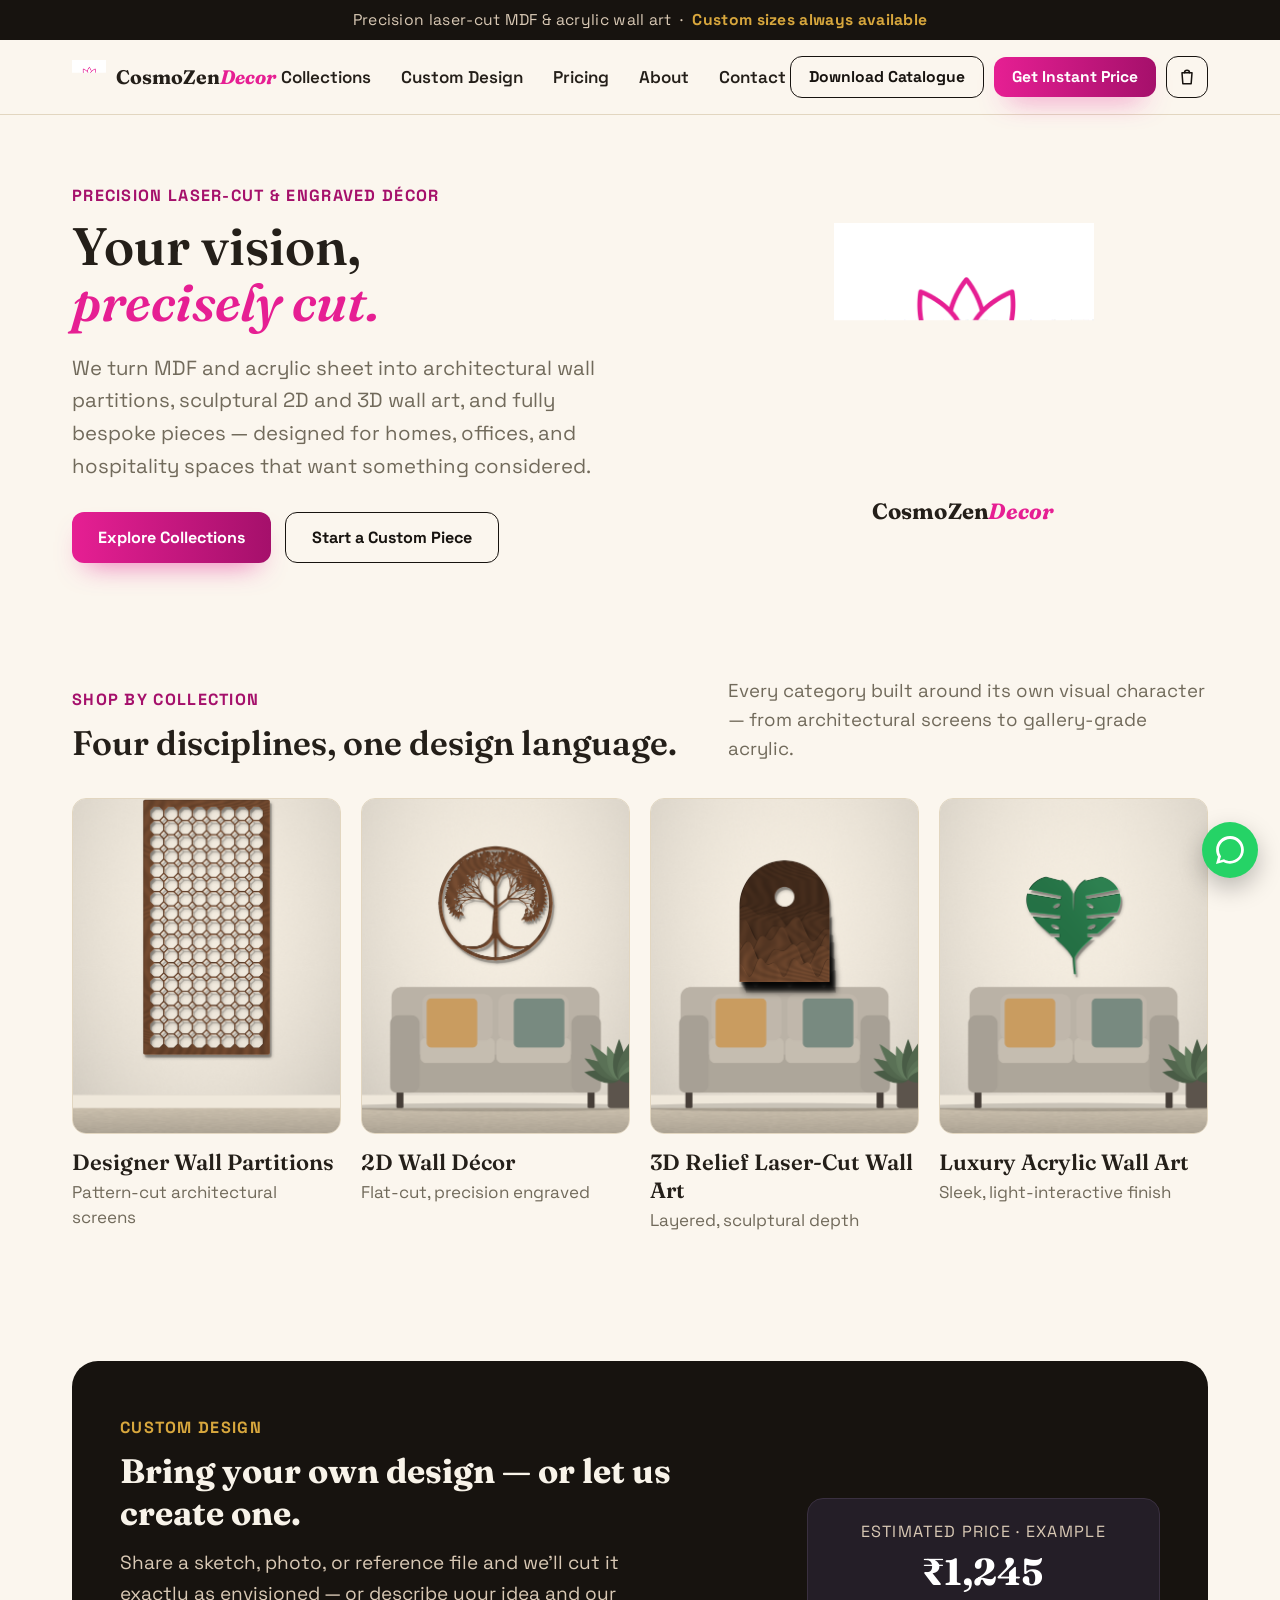
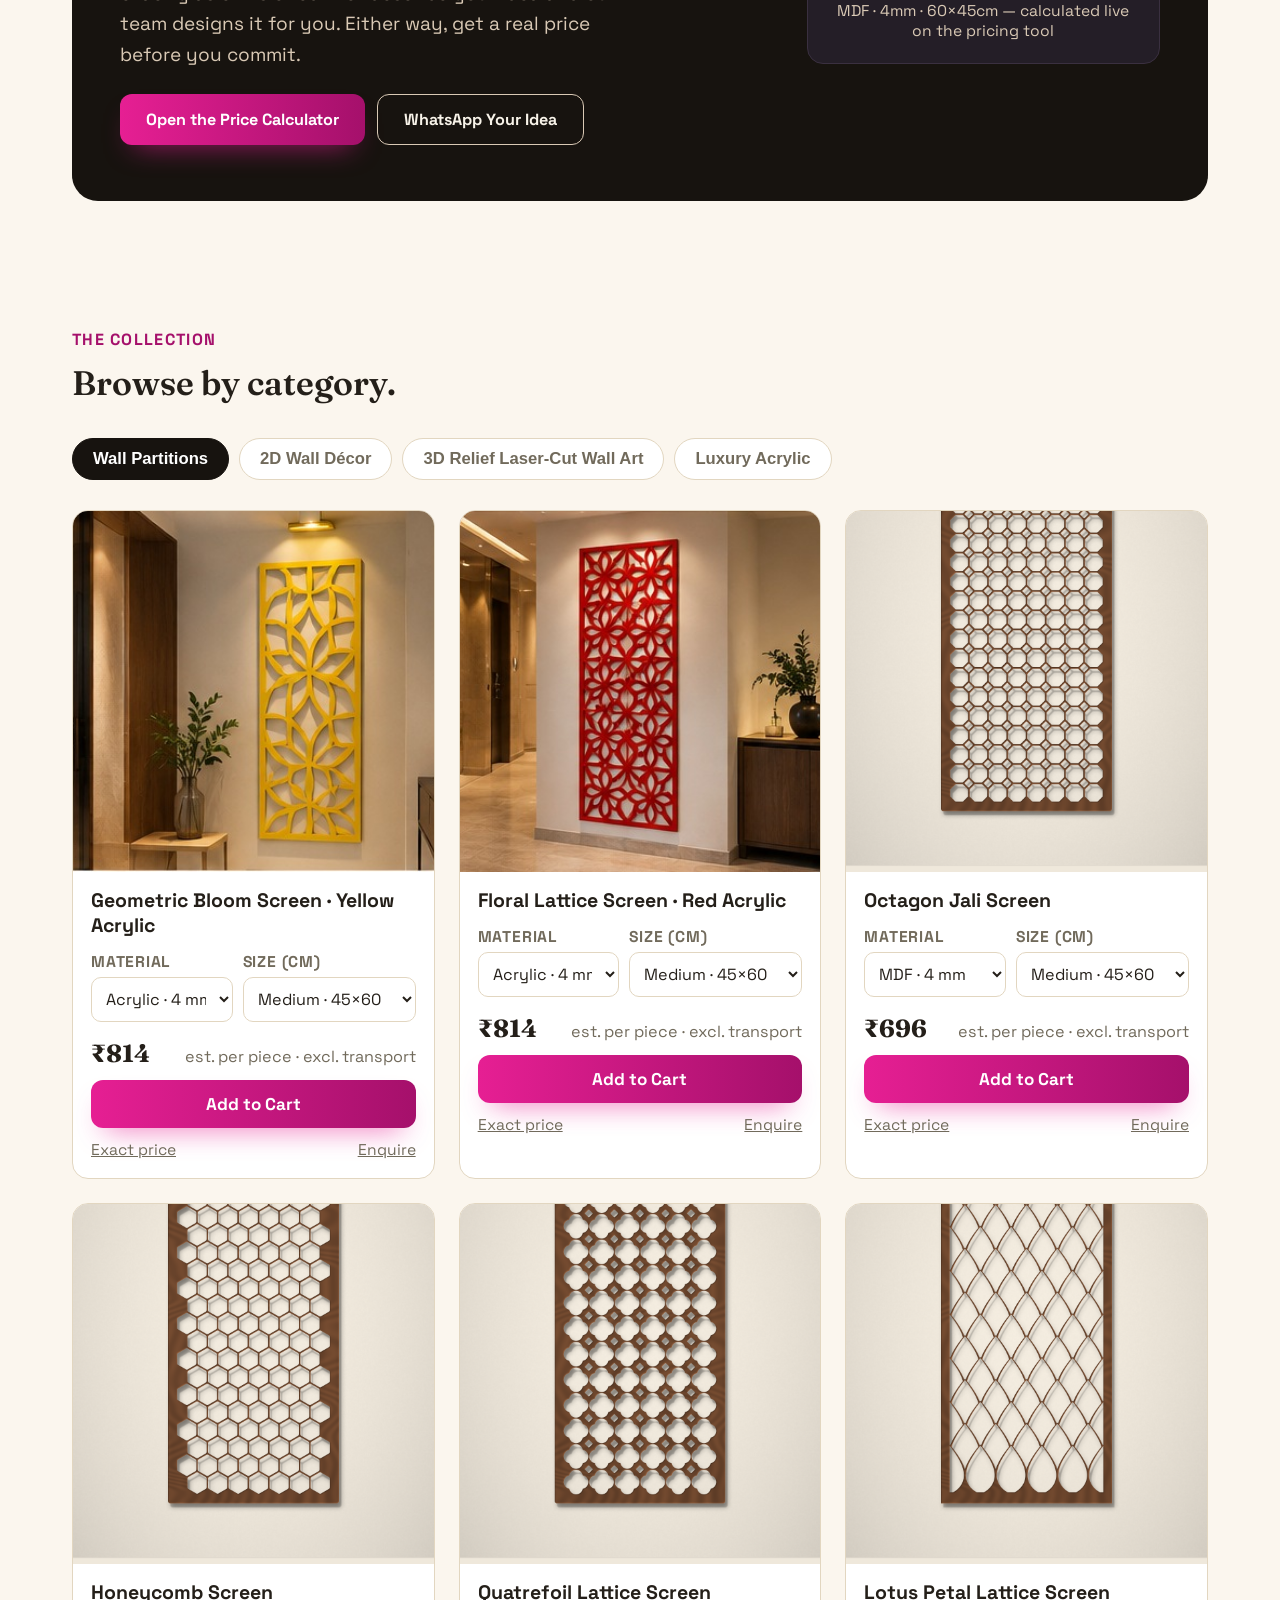
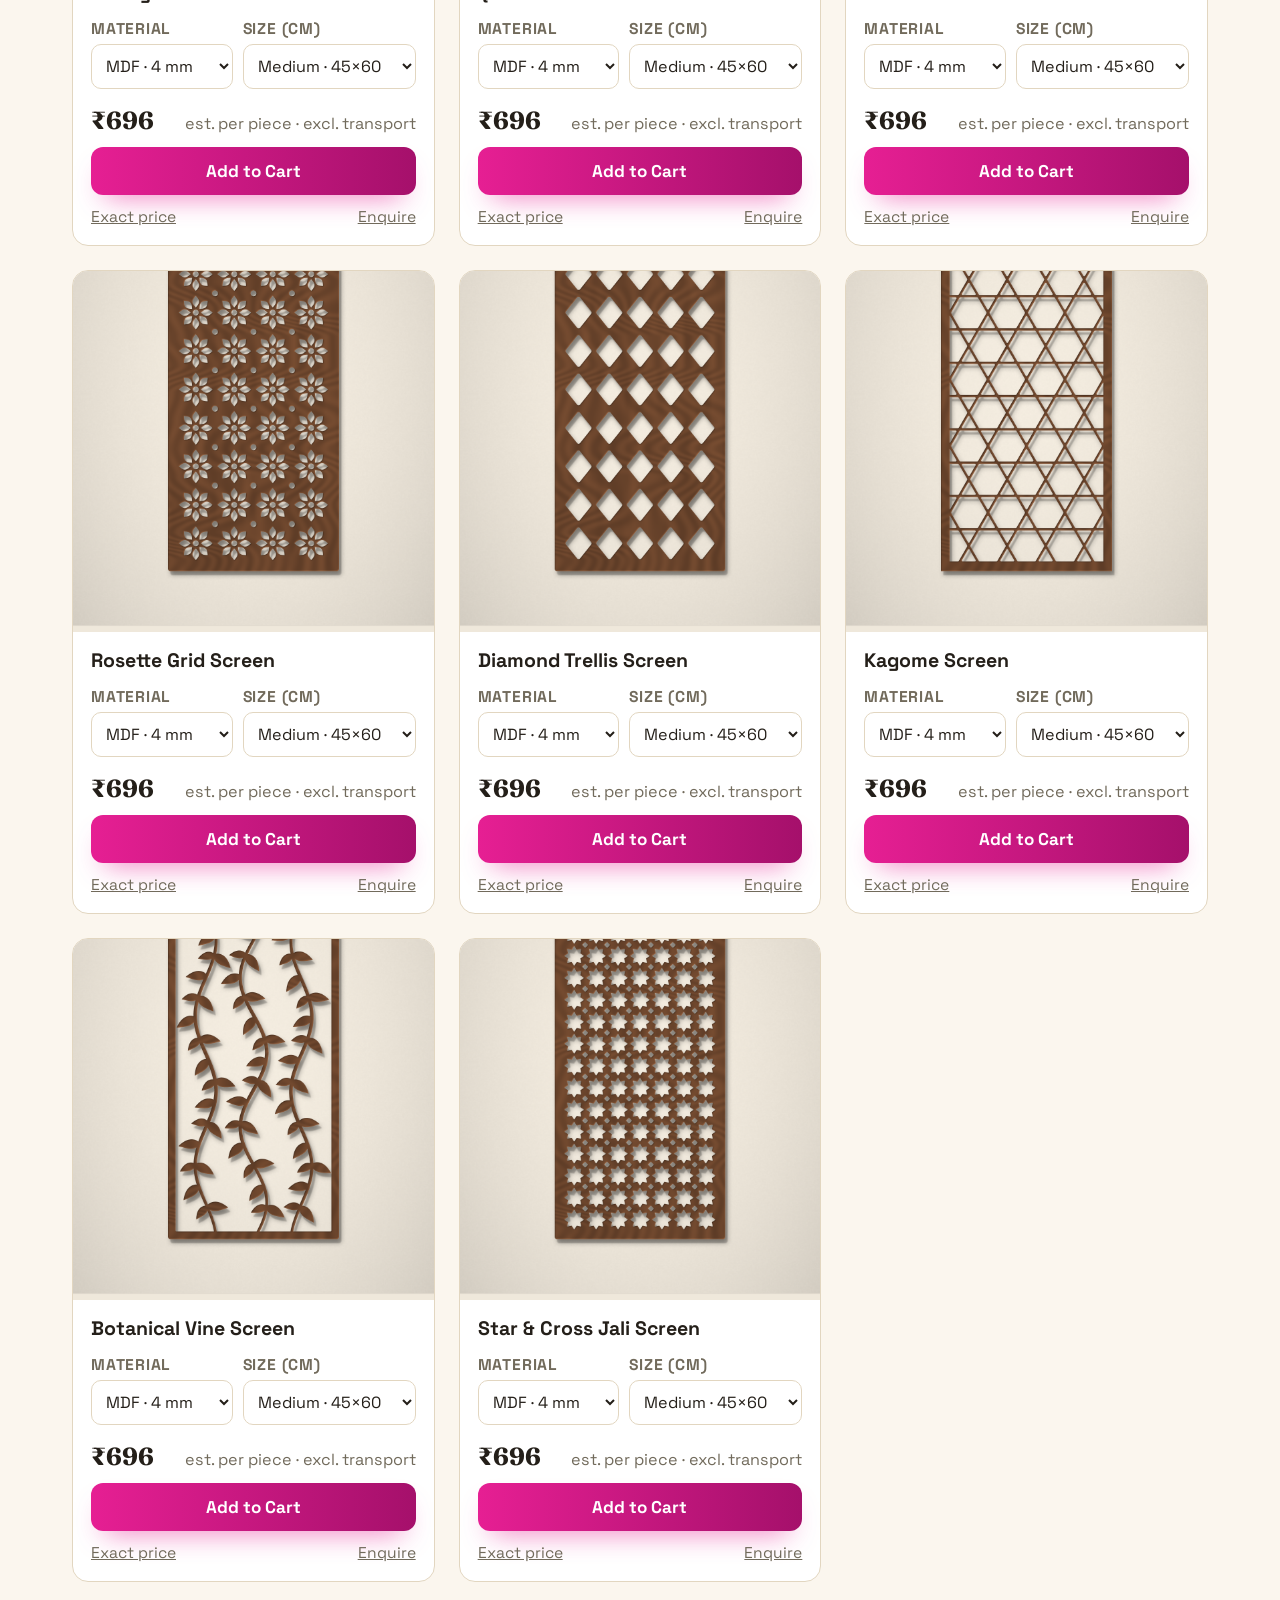
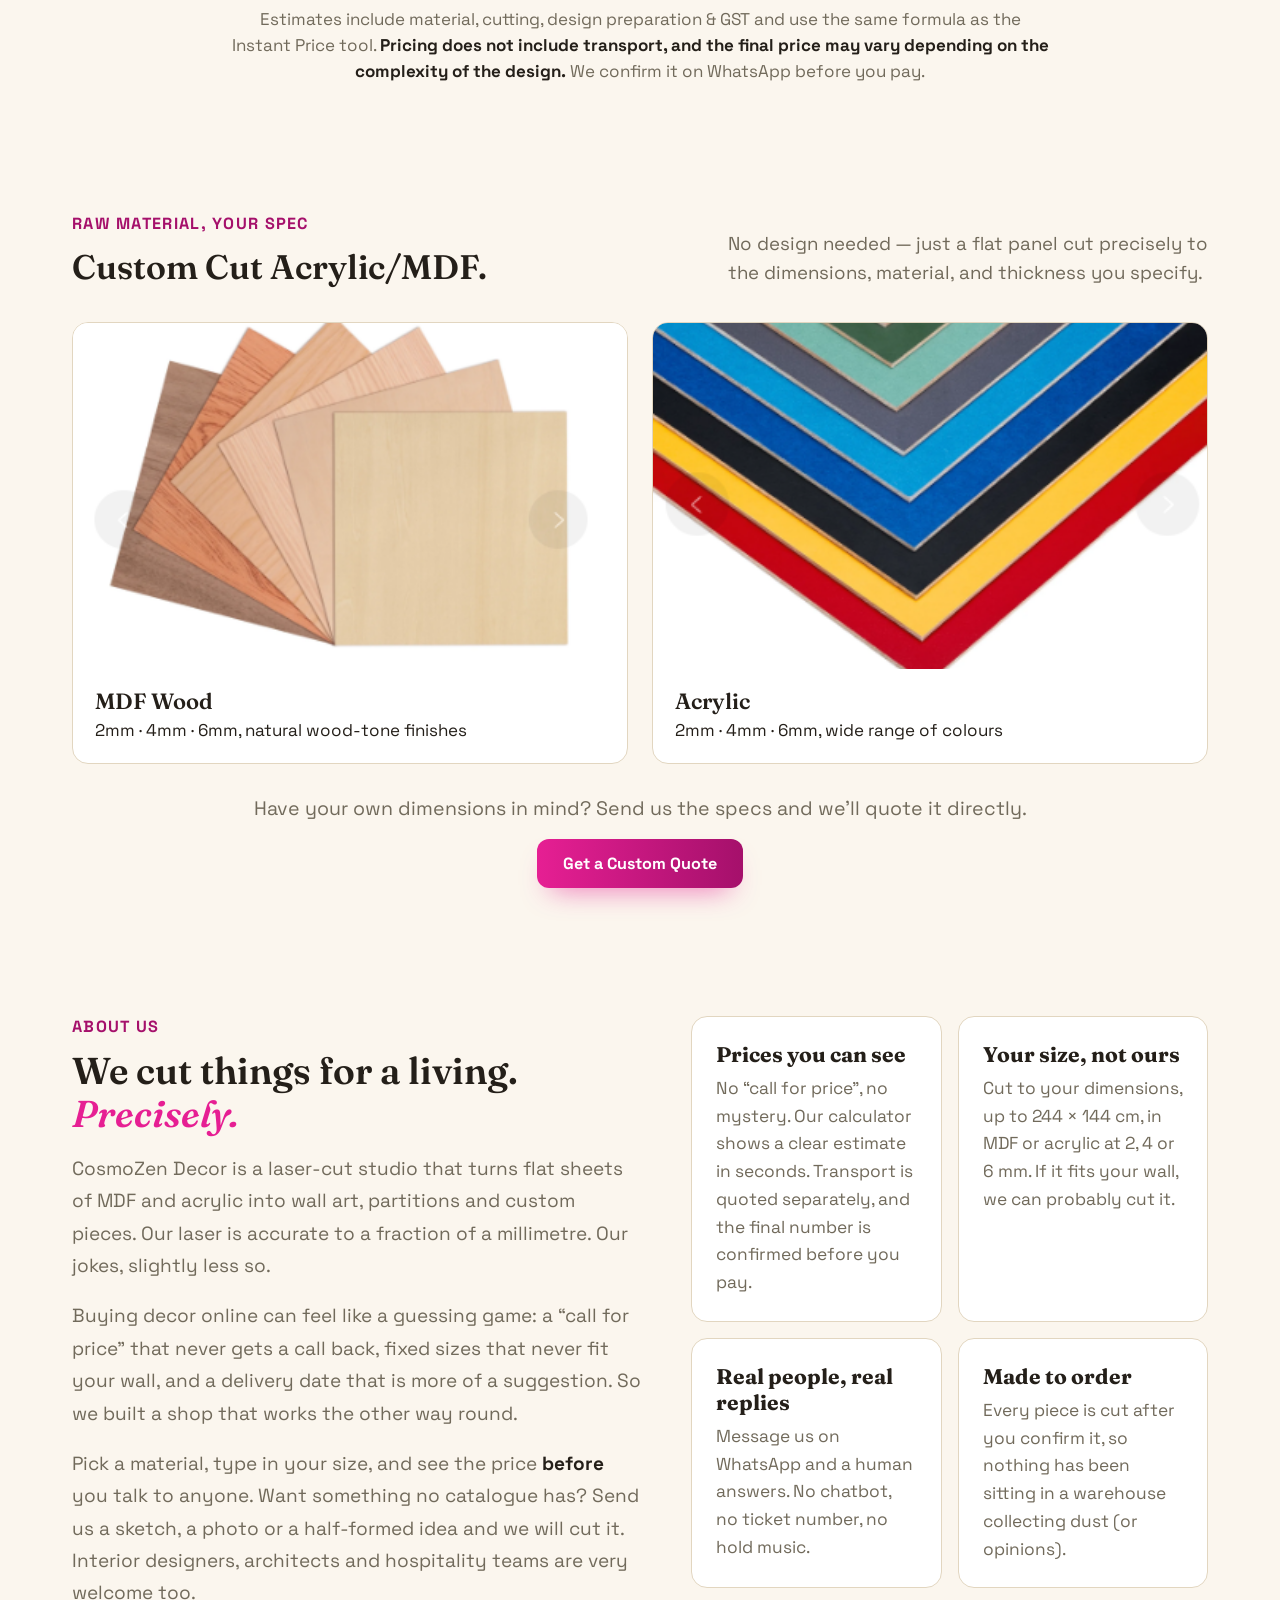
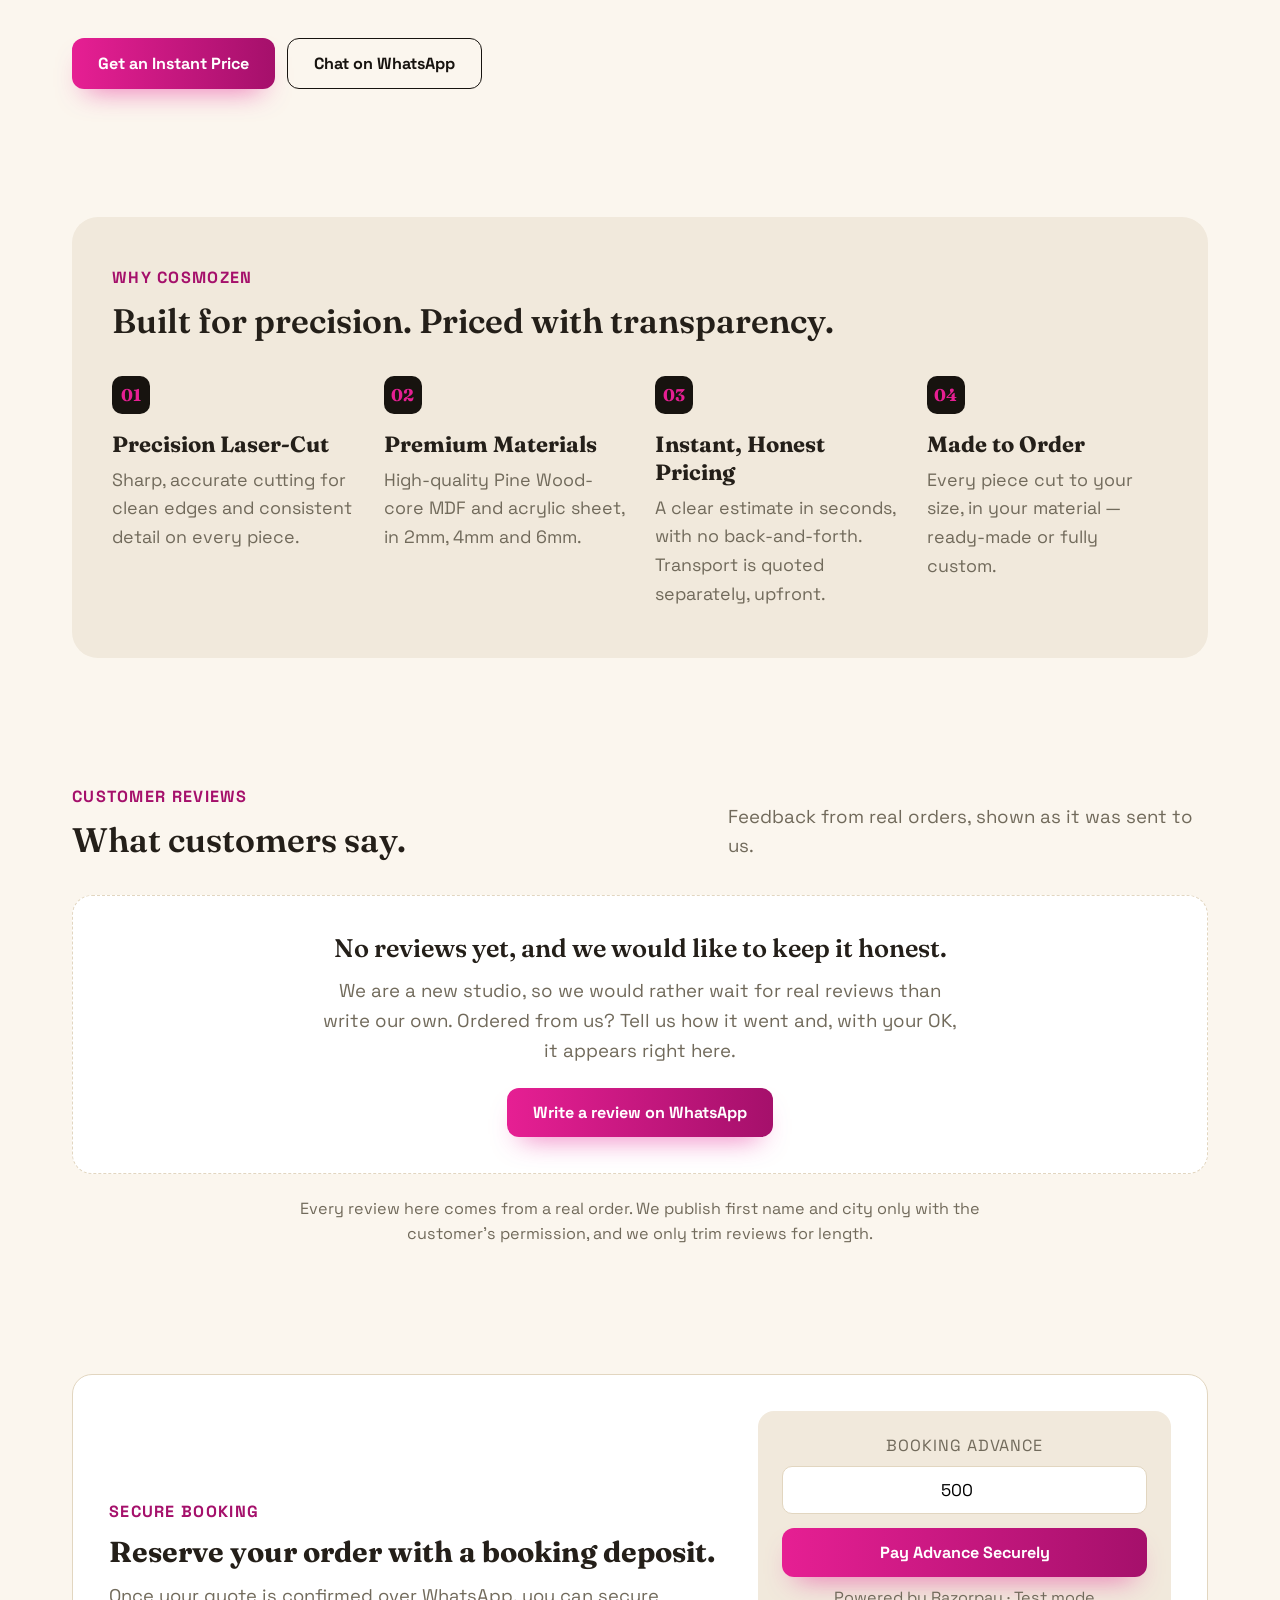
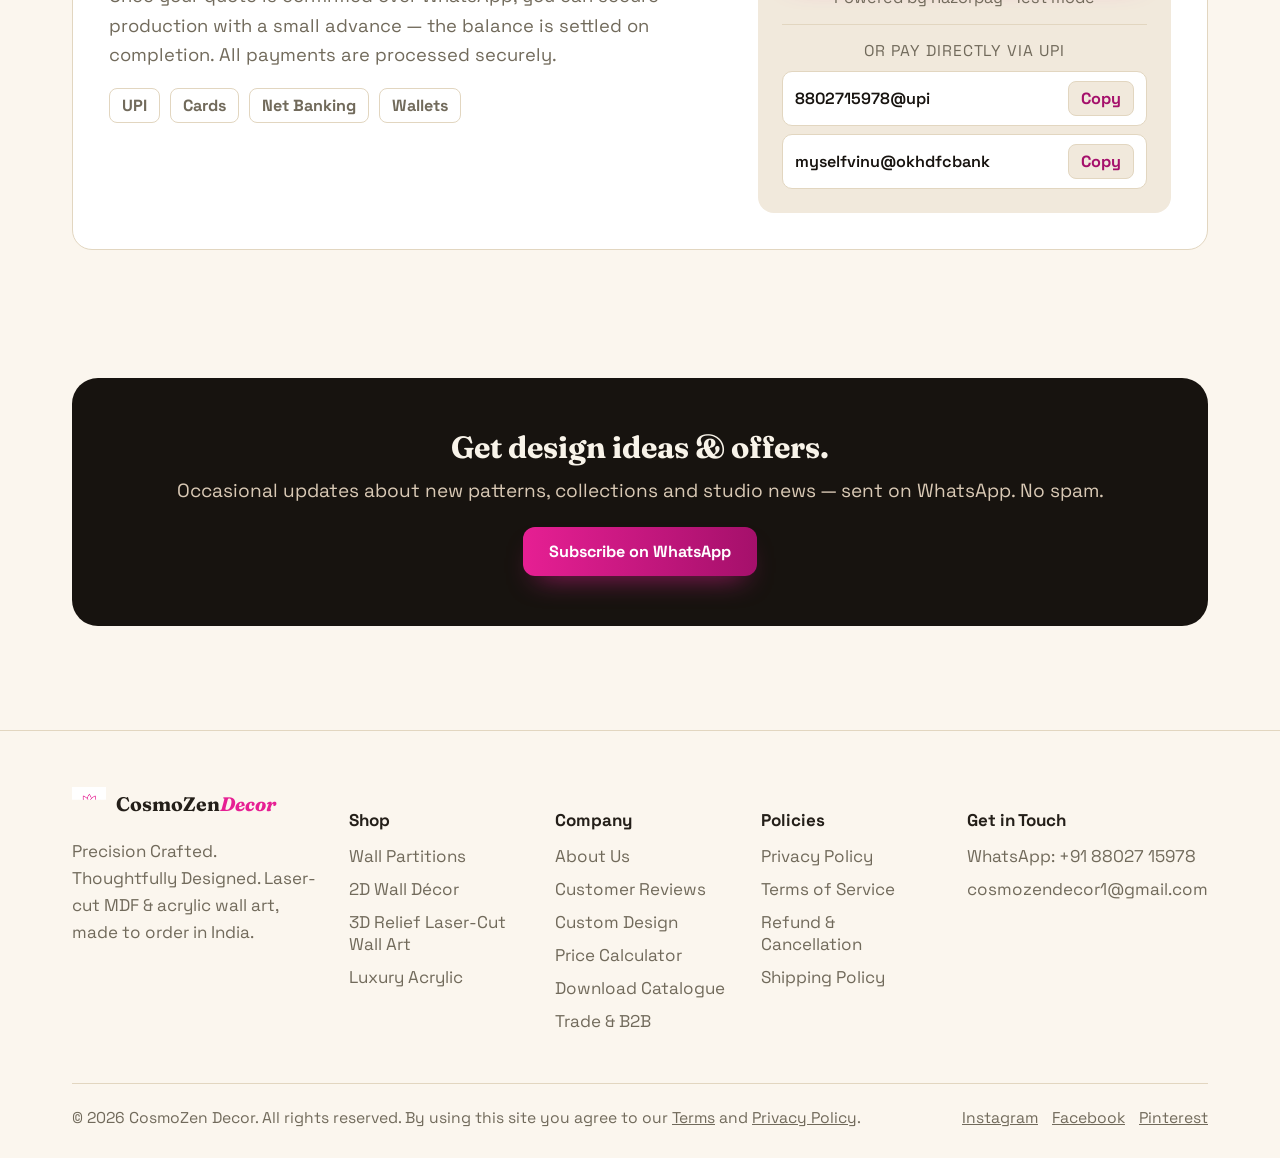
==== commit 7b300b15: "Rebuild the shop: add all 31 Design Studio designs, 3D-relief sheet pricing, WhatsApp newsletter, fr" ====
--- a/index.html
+++ b/index.html
@@ -345,28 +345,28 @@
       <div class="cat-grid">
         <a class="cat-card" href="#partitions">
           <div class="cat-thumb">
-            <img src="images/wall-partitions/leaf-and-flower.jpg" alt="Designer Wall Partitions" style="width:100%;height:100%;object-fit:cover;display:block;" />
+            <img src="images/wall-partitions/octagon-jali-screen.png" alt="Designer Wall Partitions" style="width:100%;height:100%;object-fit:cover;display:block;" />
           </div>
           <h3>Designer Wall Partitions</h3>
           <div class="cat-sub">Pattern-cut architectural screens</div>
         </a>
         <a class="cat-card" href="#twod">
           <div class="cat-thumb">
-            <img src="images/wall-decor/radha-krishna.jpg" alt="2D Wall Décor" style="width:100%;height:100%;object-fit:cover;display:block;" />
+            <img src="images/wall-decor/tree-of-life.png" alt="2D Wall Décor" style="width:100%;height:100%;object-fit:cover;display:block;" />
           </div>
           <h3>2D Wall Décor</h3>
           <div class="cat-sub">Flat-cut, precision engraved</div>
         </a>
         <a class="cat-card" href="#threed">
           <div class="cat-thumb">
-            <img src="images/3d-wall-decor/butterfly-triptych.jpg" alt="3D Relief Laser-Cut Wall Art" style="width:100%;height:100%;object-fit:cover;display:block;" />
+            <img src="images/3d-wall-decor/layered-mountain-arch.png" alt="3D Relief Laser-Cut Wall Art" style="width:100%;height:100%;object-fit:cover;display:block;" />
           </div>
           <h3>3D Relief Laser-Cut Wall Art</h3>
           <div class="cat-sub">Layered, sculptural depth</div>
         </a>
         <a class="cat-card" href="#acrylic">
           <div class="cat-thumb">
-            <img src="images/acrylic/bridge.jpg" alt="Luxury Acrylic Wall Art" style="width:100%;height:100%;object-fit:cover;display:block;" />
+            <img src="images/acrylic/monstera-leaf.png" alt="Luxury Acrylic Wall Art" style="width:100%;height:100%;object-fit:cover;display:block;" />
           </div>
           <h3>Luxury Acrylic Wall Art</h3>
           <div class="cat-sub">Sleek, light-interactive finish</div>
@@ -580,11 +580,10 @@
     <div class="wrap">
       <div class="news">
         <h2>Get design ideas &amp; offers.</h2>
-        <p>Occasional emails about new patterns, collections and studio updates. No spam.</p>
-        <form class="news-form" onsubmit="return false;">
-          <input type="email" placeholder="Your email address" required />
-          <button class="btn btn-primary" type="submit">Subscribe</button>
-        </form>
+        <p>Occasional updates about new patterns, collections and studio news &mdash; sent on WhatsApp. No spam.</p>
+        <div class="news-form">
+          <a class="btn btn-primary" href="https://wa.me/918802715978?text=Hi%20CosmoZen%20Decor%2C%20please%20add%20me%20to%20your%20WhatsApp%20updates%20list%20for%20new%20designs%20and%20offers." target="_blank" rel="noopener">Subscribe on WhatsApp</a>
+        </div>
       </div>
     </div>
   </section>
@@ -670,34 +669,33 @@
 
 <script src="https://checkout.razorpay.com/v1/checkout.js"></script>
 <script>
+  // [name, image, default material, layers]. layers>1 = a stacked 3D-relief piece (see sheetsNeeded()).
   const PRODUCTS = {
     partitions: [
-      ["Square Pattern Screen", "wall-partitions/square.jpg"],
-      ["Floral Swirl Screen", "wall-partitions/leaf-and-flower.jpg"],
-      ["Leaf Scroll Screen", "wall-partitions/6.jpg"],
-      ["Botanical Grass Screen", "wall-partitions/leaf-and-grass.jpg"],
-      ["Forest Branches Screen", "wall-partitions/9.jpg"],
-      ["Abstract Branch Screen", "wall-partitions/10.jpg"],
-      ["Leaf Lattice Screen", "wall-partitions/leaf-lattice-screen.png"],
-      ["Starlight Leaves Screen", "wall-partitions/starlight-leaves.jpg"],
-      ["Buds & Leaves Screen", "wall-partitions/buds-and-leaves.jpg"],
-      ["Tree Branches Screen", "wall-partitions/tree-branches.jpg"],
-      ["Paisley Swirl Screen", "wall-partitions/paisley-swirl.jpg"],
-      ["Botanical Vine Screen", "wall-partitions/botanical-vine.jpg"],
-      ["Hexagon Lattice Screen", "wall-partitions/hexagon-lattice.jpg"],
+      ["Geometric Bloom Screen · Yellow Acrylic", "wall-partitions/geometric-bloom-yellow.jpg", "acrylic"],
+      ["Floral Lattice Screen · Red Acrylic", "wall-partitions/floral-lattice-red.jpg", "acrylic"],
+      ["Octagon Jali Screen", "wall-partitions/octagon-jali-screen.png", "mdf"],
+      ["Honeycomb Screen", "wall-partitions/honeycomb-screen.png", "mdf"],
+      ["Quatrefoil Lattice Screen", "wall-partitions/quatrefoil-lattice-screen.png", "mdf"],
+      ["Lotus Petal Lattice Screen", "wall-partitions/lotus-petal-lattice-screen.png", "mdf"],
+      ["Rosette Grid Screen", "wall-partitions/rosette-grid-screen.png", "mdf"],
+      ["Diamond Trellis Screen", "wall-partitions/diamond-trellis-screen.png", "mdf"],
+      ["Kagome Screen", "wall-partitions/kagome-screen.png", "mdf"],
+      ["Botanical Vine Screen", "wall-partitions/botanical-vine-screen.png", "mdf"],
+      ["Star & Cross Jali Screen", "wall-partitions/star-cross-jali-screen.png", "mdf"],
     ],
     twod: [
-      ["Buddha Wall Art", "wall-decor/budhha.jpg"],
-      ["Horse & Tree Panel", "wall-decor/horsetree.png"],
-      ["Lion Portrait", "wall-decor/lion.jpg"],
-      ["Custom Name Plate", "wall-decor/name-plate.jpg"],
-      ["Relax Wall Art", "wall-decor/relax.jpg"],
-      ["Sri Yantram", "wall-decor/sriyantram.png"],
-      ["Durga on Lion", "wall-decor/durga-on-lion.jpg"],
-      ["Ganesha", "wall-decor/ganesha.jpg"],
-      ["Jesus & Cross", "wall-decor/jesus-cross.jpg"],
-      ["Radha Krishna", "wall-decor/radha-krishna.jpg"],
-      ["Running Horse", "wall-decor/running-horse.jpg"],
+      ["Tree of Life", "wall-decor/tree-of-life.png", "mdf"],
+      ["Sunflower Dot Disc", "wall-decor/sunflower-dot-disc.png", "mdf"],
+      ["Sun Mandala Disc", "wall-decor/sun-mandala-disc.png", "mdf"],
+      ["Lotus Bloom", "wall-decor/lotus-bloom.png", "mdf"],
+      ["Ginkgo Rings", "wall-decor/ginkgo-rings.png", "mdf"],
+      ["Bamboo Grove", "wall-decor/bamboo-grove.png", "mdf"],
+      ["Sunrise Mountains", "wall-decor/sunrise-mountains.png", "mdf"],
+      ["Butterfly Filigree", "wall-decor/butterfly-filigree.png", "mdf"],
+      ["Butterfly Filigree Trio", "wall-decor/butterfly-filigree-trio.png", "mdf"],
+      ["Rainbow Arches", "wall-decor/rainbow-arches.png", "mdf"],
+      ["Seigaiha Wave Panel", "wall-decor/seigaiha-wave-panel.png", "mdf"],
     ],
     threed: [
       ["Butterflies Panel", "3d-wall-decor/butterflies.jpg"],
@@ -709,16 +707,26 @@
       ["Rubik's Cube Art", "3d-wall-decor/rubicscube.png"],
       ["Tree & Moon Panel", "3d-wall-decor/tree-and-moon.jpg"],
       ["Tree of Eyes", "3d-wall-decor/treeeyes.jpg"],
+      ["Layered Mountain Range", "3d-wall-decor/layered-mountain-range.png", "mdf", 6],
+      ["Layered Mountain Arch", "3d-wall-decor/layered-mountain-arch.png", "mdf", 6],
+      ["Layered Mandala", "3d-wall-decor/layered-mandala.png", "mdf", 4],
+      ["Layered Lotus", "3d-wall-decor/layered-lotus.png", "mdf", 4],
+      ["Layered Sunburst", "3d-wall-decor/layered-sunburst.png", "mdf", 4],
     ],
     acrylic: [
-      ["Bear Acrylic Art", "acrylic/bear.jpg"],
-      ["Bridge Scene", "acrylic/bridge.jpg"],
-      ["Bridge Scene II", "acrylic/bridge2.jpg"],
-      ["Bull Acrylic Art", "acrylic/bull.jpg"],
-      ["Chess Move", "acrylic/chess.jpg"],
-      ["Horse & Girl", "acrylic/horse-girl.jpg"],
-      ["Jeep Acrylic Art", "acrylic/jeep.jpg"],
-      ["River Scene", "acrylic/river.jpg"],
+      ["Blue Lotus · Acrylic", "acrylic/lotus-blue.jpg", "acrylic"],
+      ["Mountain & Pines · Black Acrylic", "acrylic/mountain-pines-black.jpg", "acrylic"],
+      ["Geometric Stag · Black Acrylic", "acrylic/geometric-stag-black.jpg", "acrylic"],
+      ["Green Bamboo · Acrylic", "acrylic/bamboo-grove-green.jpg", "acrylic"],
+      ["Leafy Tree · Black Acrylic", "acrylic/leafy-tree-black.jpg", "acrylic"],
+      ["Mandala Bloom · Yellow Acrylic", "acrylic/mandala-bloom-yellow.jpg", "acrylic"],
+      ["World Map · Black Acrylic", "acrylic/world-map-black.jpg", "acrylic"],
+      ["Leaf Branch · Red Acrylic", "acrylic/leaf-branch.png", "acrylic"],
+      ["Moon Phases · Gold Acrylic", "acrylic/moon-phases.png", "acrylic"],
+      ["Blossom Branch · Blush Acrylic", "acrylic/blossom-branch.png", "acrylic"],
+      ["Monstera Leaf · Green Acrylic", "acrylic/monstera-leaf.png", "acrylic"],
+      ["Palm Frond · Green Acrylic", "acrylic/palm-frond.png", "acrylic"],
+      ["Rangoli Bloom Disc · Yellow Acrylic", "acrylic/rangoli-bloom-disc.png", "acrylic"],
     ],
   };
 
@@ -747,7 +755,7 @@
                4:{cost:3000, misc:.016, elec:.035, mach:.05, lab:.03},
                6:{cost:4000, misc:.017, elec:.04,  mach:.05, lab:.04} }
   };
-  const SHEET_AREA = 244 * 122, MARGIN = 0.3, MIN_PRICE = 300;
+  const SHEET_L = 244, SHEET_B = 122, SHEET_AREA = SHEET_L * SHEET_B, MARGIN = 0.3, MIN_PRICE = 300;
   const MAT_LABEL = { mdf:'MDF Wood', acrylic:'Acrylic' };
   const SIZES = [
     { key:'s',  label:'Small · 30×45',     l:30, b:45 },
@@ -760,6 +768,17 @@
     const perCm2 = (r.cost / SHEET_AREA + r.misc + r.elec + r.mach + r.lab) * (1 + MARGIN);
     return Math.max(MIN_PRICE, Math.round(perCm2 * l * b));
   }
+  // A stacked 3D-relief piece needs one physical 244x122 cm sheet per layer, unless the panel is
+  // small enough that several layers nest onto a single sheet (e.g. 3 small layers can share 1 sheet;
+  // a panel close to full-sheet size needs its own sheet per layer, or several sheets for one layer
+  // if the panel itself is bigger than one sheet).
+  function sheetsNeeded(layers, l, b){
+    if (!layers || layers <= 1) return 1;
+    const perSheet = (a, c) => Math.floor(SHEET_L / a) * Math.floor(SHEET_B / c);
+    const panelsPerSheet = Math.max(perSheet(l, b), perSheet(b, l));
+    if (panelsPerSheet >= 1) return Math.ceil(layers / panelsPerSheet);
+    return layers * Math.ceil((l * b) / (SHEET_L * SHEET_B));
+  }
   const inr = n => '₹' + Number(n).toLocaleString('en-IN');
   const clampNum = (v, lo, hi) => Math.min(hi, Math.max(lo, Math.round(Number(v)) || lo));
 
@@ -793,7 +812,7 @@
     const list = PRODUCTS[cat];
     const from = shownCount, to = Math.min(list.length, from + count);
     shownCount = to;
-    list.slice(from, to).forEach(([name, img], k) => {
+    list.slice(from, to).forEach(([name, img, defMat, layers], k) => {
       const i = from + k;
       const uid = cat + '-' + i;
       const card = document.createElement('div');
@@ -801,6 +820,7 @@
       card.innerHTML = `
         <div class="prod-thumb">
           <img src="images/${img}" alt="${name}" onerror="this.closest('.prod-card').remove()" style="width:100%;height:100%;object-fit:cover;display:block;" />
+          ${layers > 1 ? `<span style="position:absolute;top:10px;right:10px;background:rgba(23,19,15,.72);color:#fff;font-size:.78rem;font-weight:700;letter-spacing:.02em;padding:4px 10px;border-radius:999px;">${layers} layers</span>` : ''}
         </div>
         <div class="prod-body">
           <h4>${name}</h4>
@@ -822,6 +842,7 @@
       grid.appendChild(card);
 
       const selMat = card.querySelector('.sel-mat'), selSize = card.querySelector('.sel-size');
+      if (defMat) selMat.value = defMat + '-4';
       const customBox = card.querySelector('.custom-size');
       const inL = card.querySelector('.in-l'), inB = card.querySelector('.in-b');
       const amt = card.querySelector('.amt'), addBtn = card.querySelector('.prod-add');
@@ -836,7 +857,15 @@
           const s = SIZES.find(x => x.key === selSize.value);
           l = s.l; b = s.b; sizeLabel = s.l + '×' + s.b + ' cm';
         }
-        return { mat, th: Number(th), l, b, sizeLabel, unit: unitPrice(mat, Number(th), l, b) };
+        let unit, sheets;
+        if (layers > 1) {
+          sheets = sheetsNeeded(layers, l, b);
+          unit = sheets * unitPrice(mat, Number(th), SHEET_L, SHEET_B);
+          sizeLabel += ' · ' + layers + ' stacked layers (' + sheets + (sheets === 1 ? ' sheet' : ' sheets') + ')';
+        } else {
+          unit = unitPrice(mat, Number(th), l, b);
+        }
+        return { mat, th: Number(th), l, b, sizeLabel, unit, sheets };
       }
       function refresh(){
         customBox.classList.toggle('show', selSize.value === 'custom');
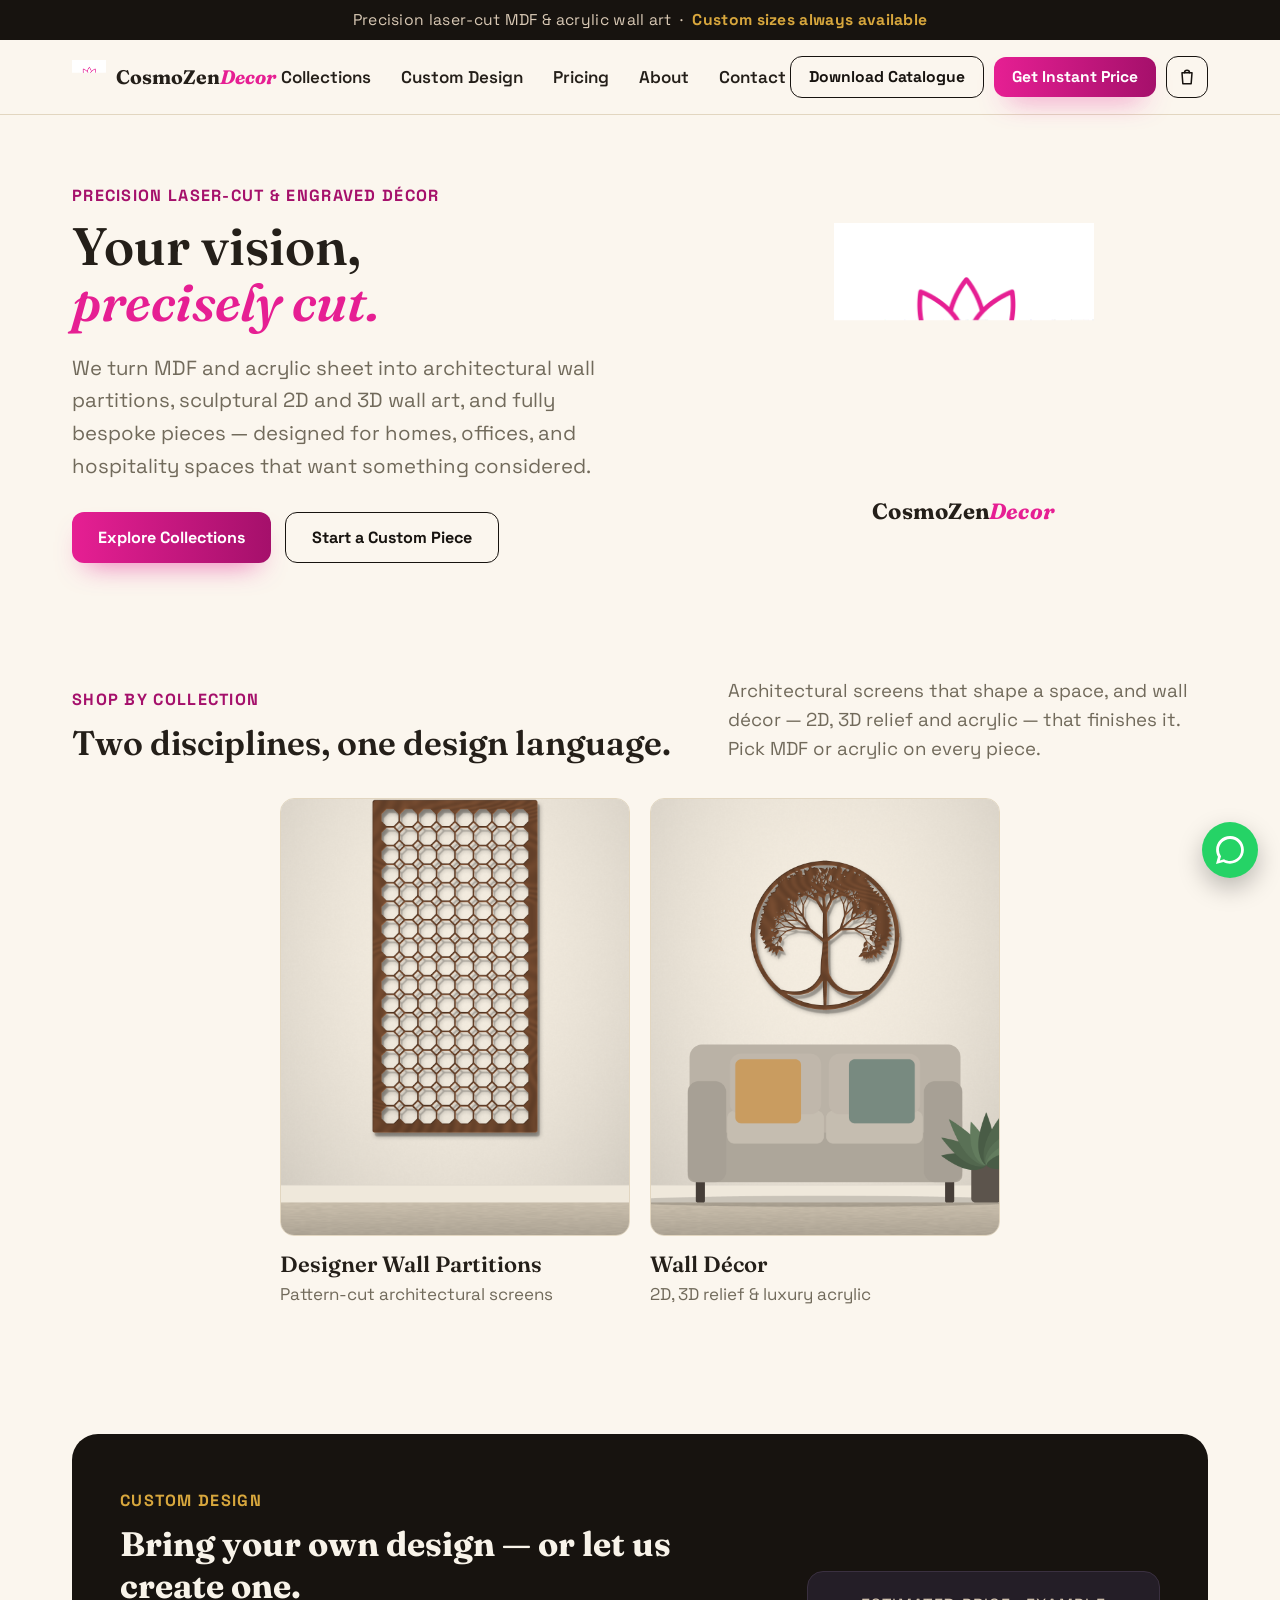
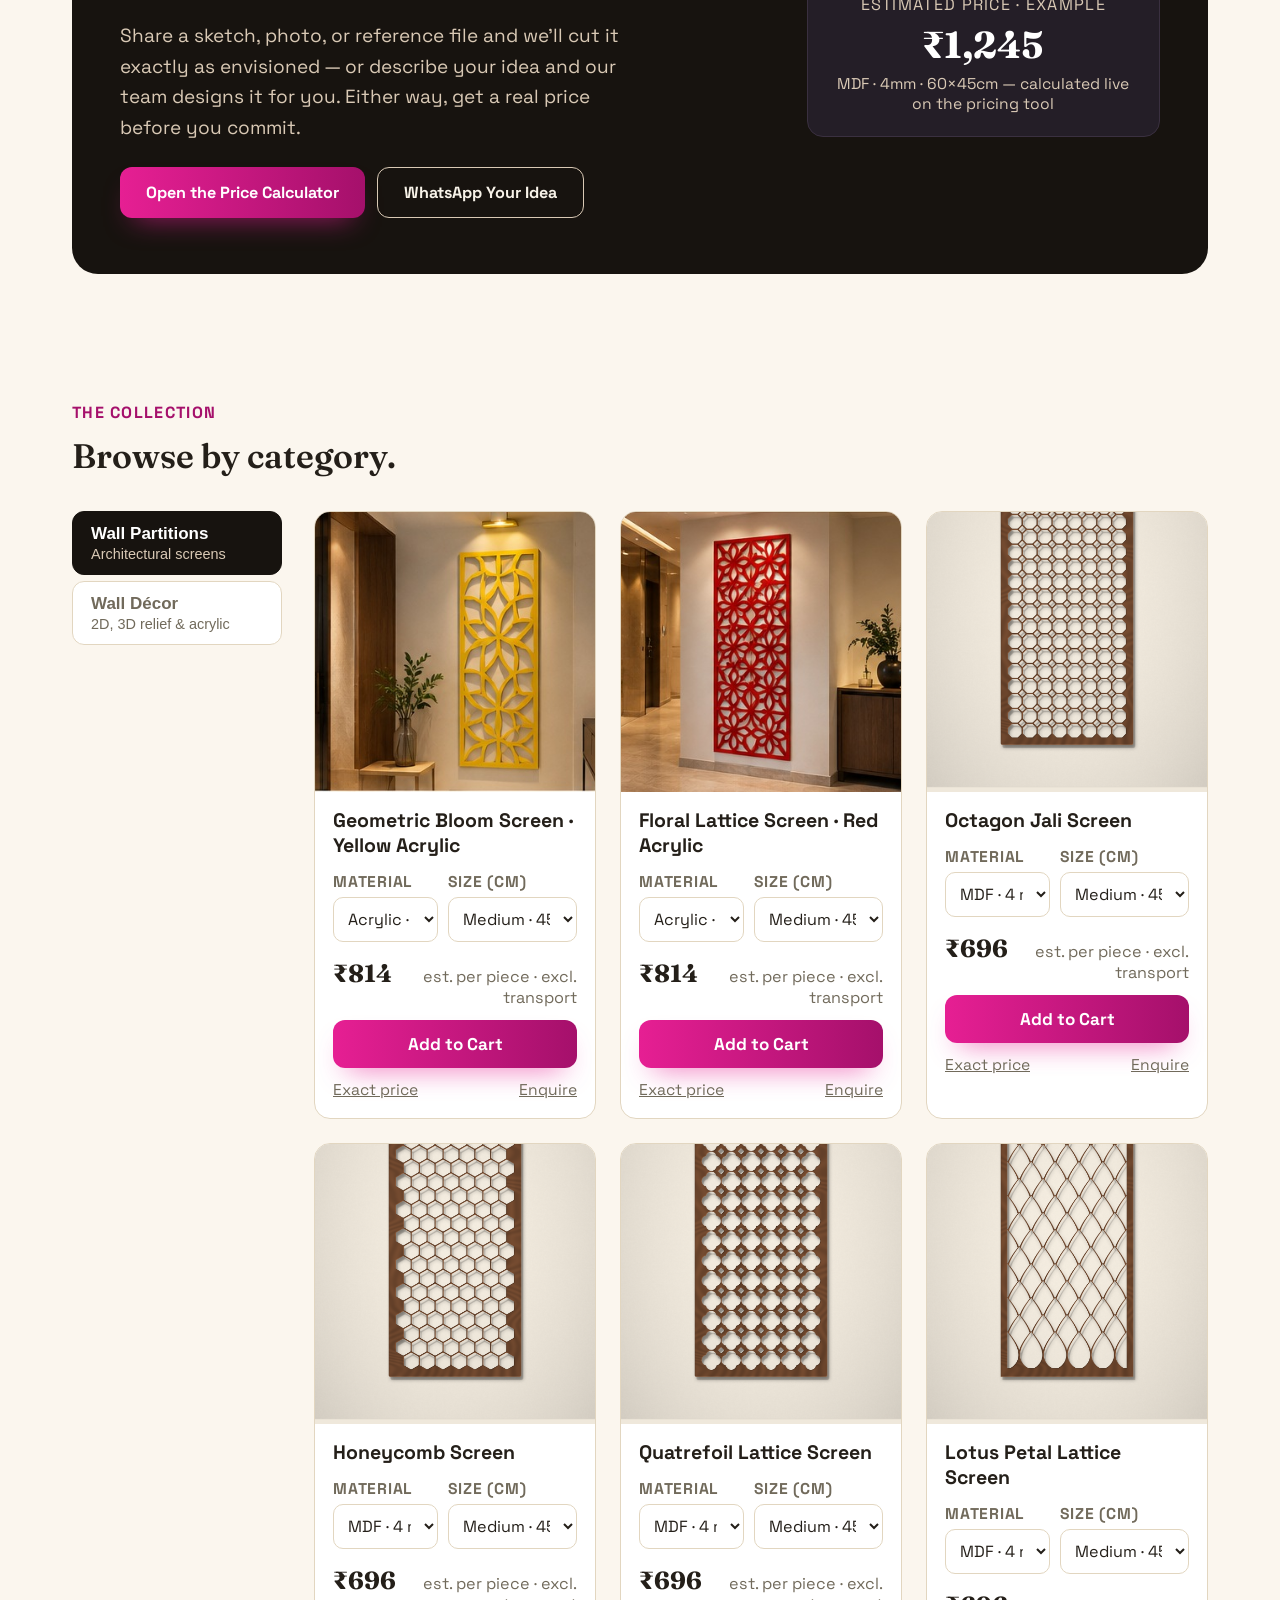
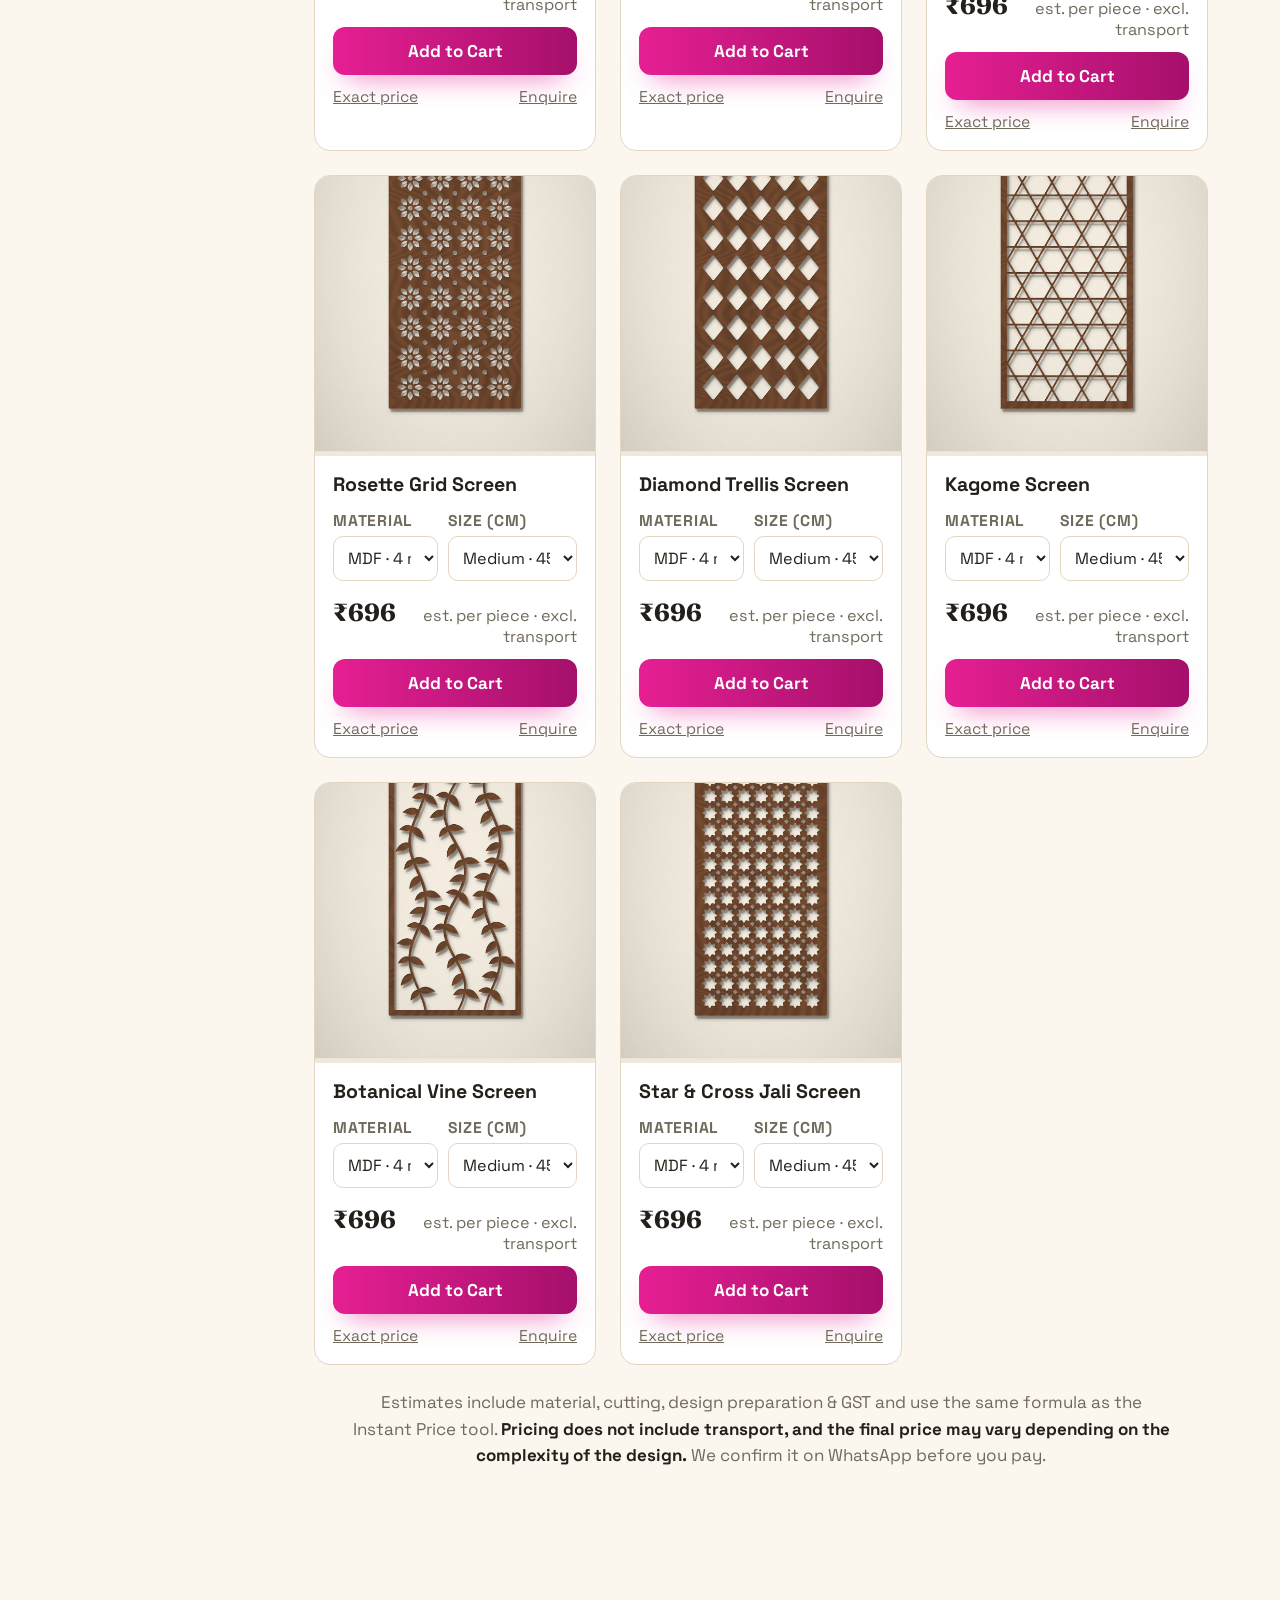
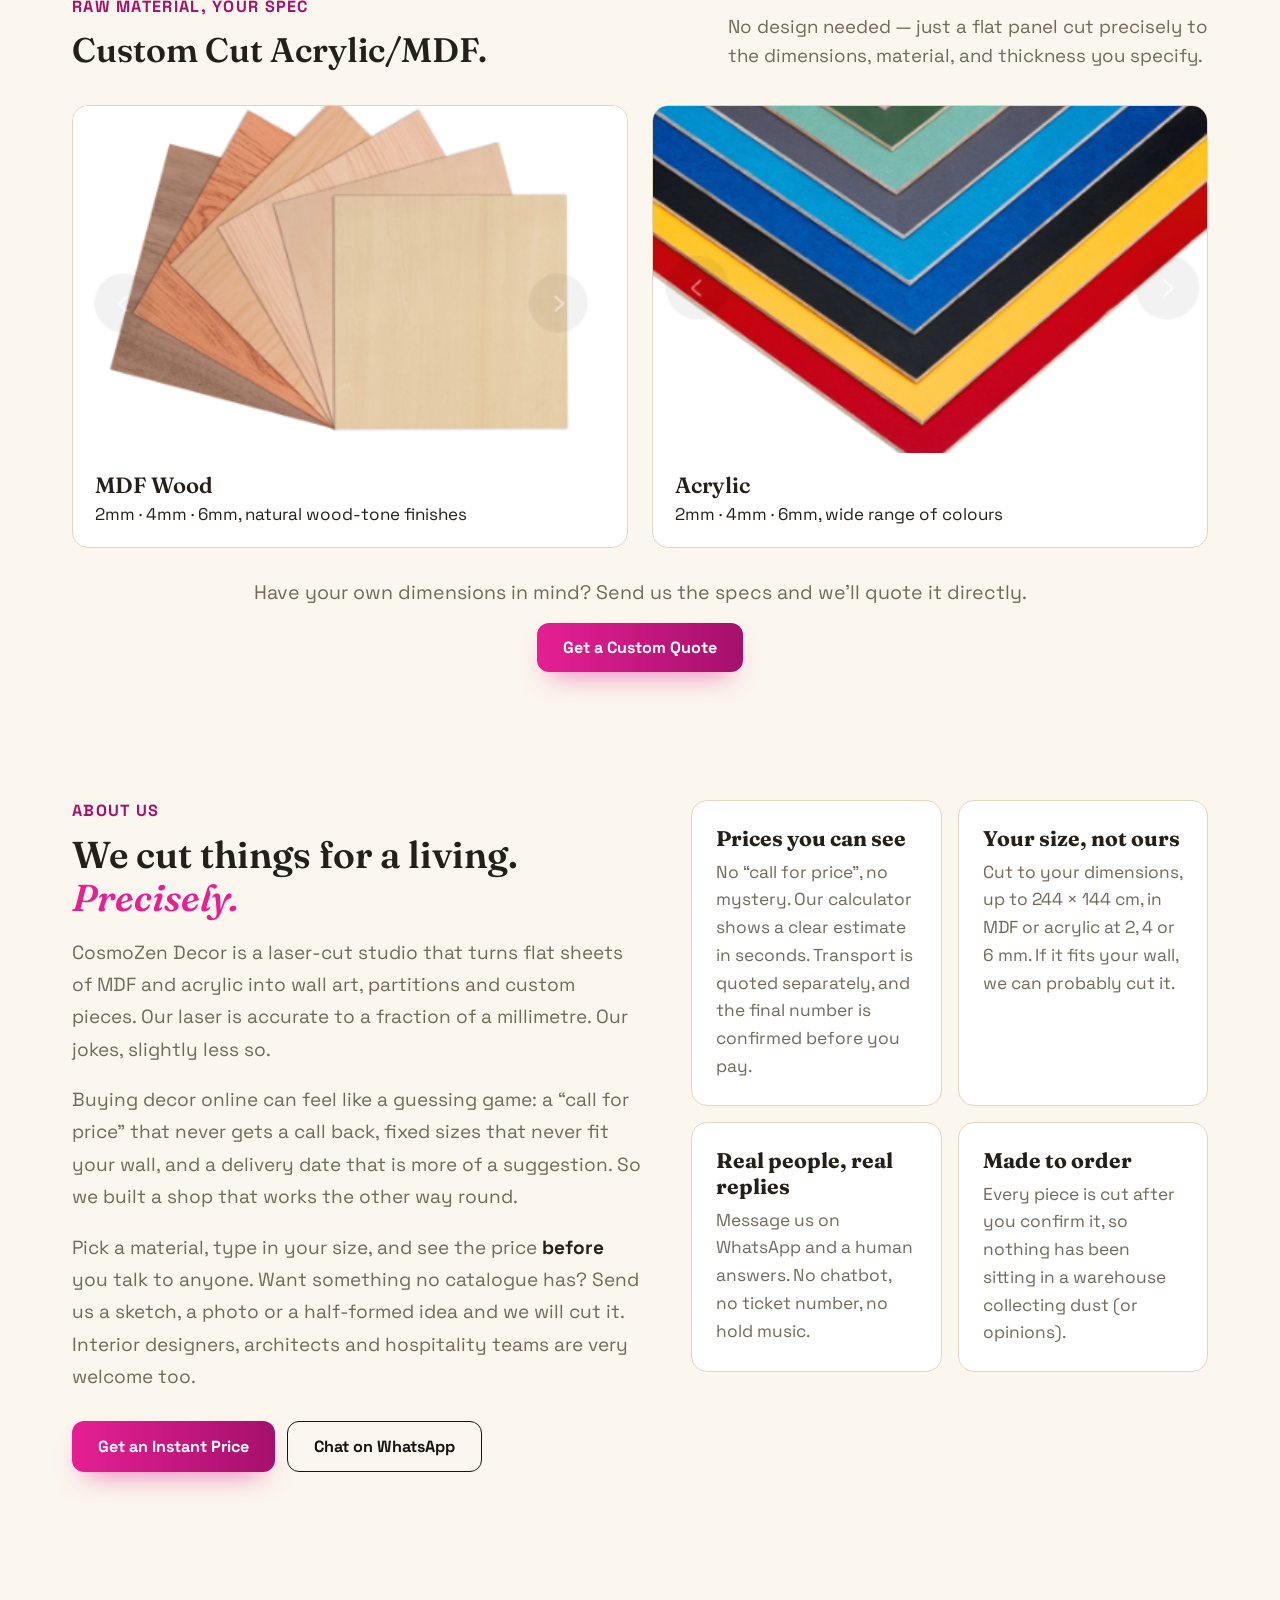
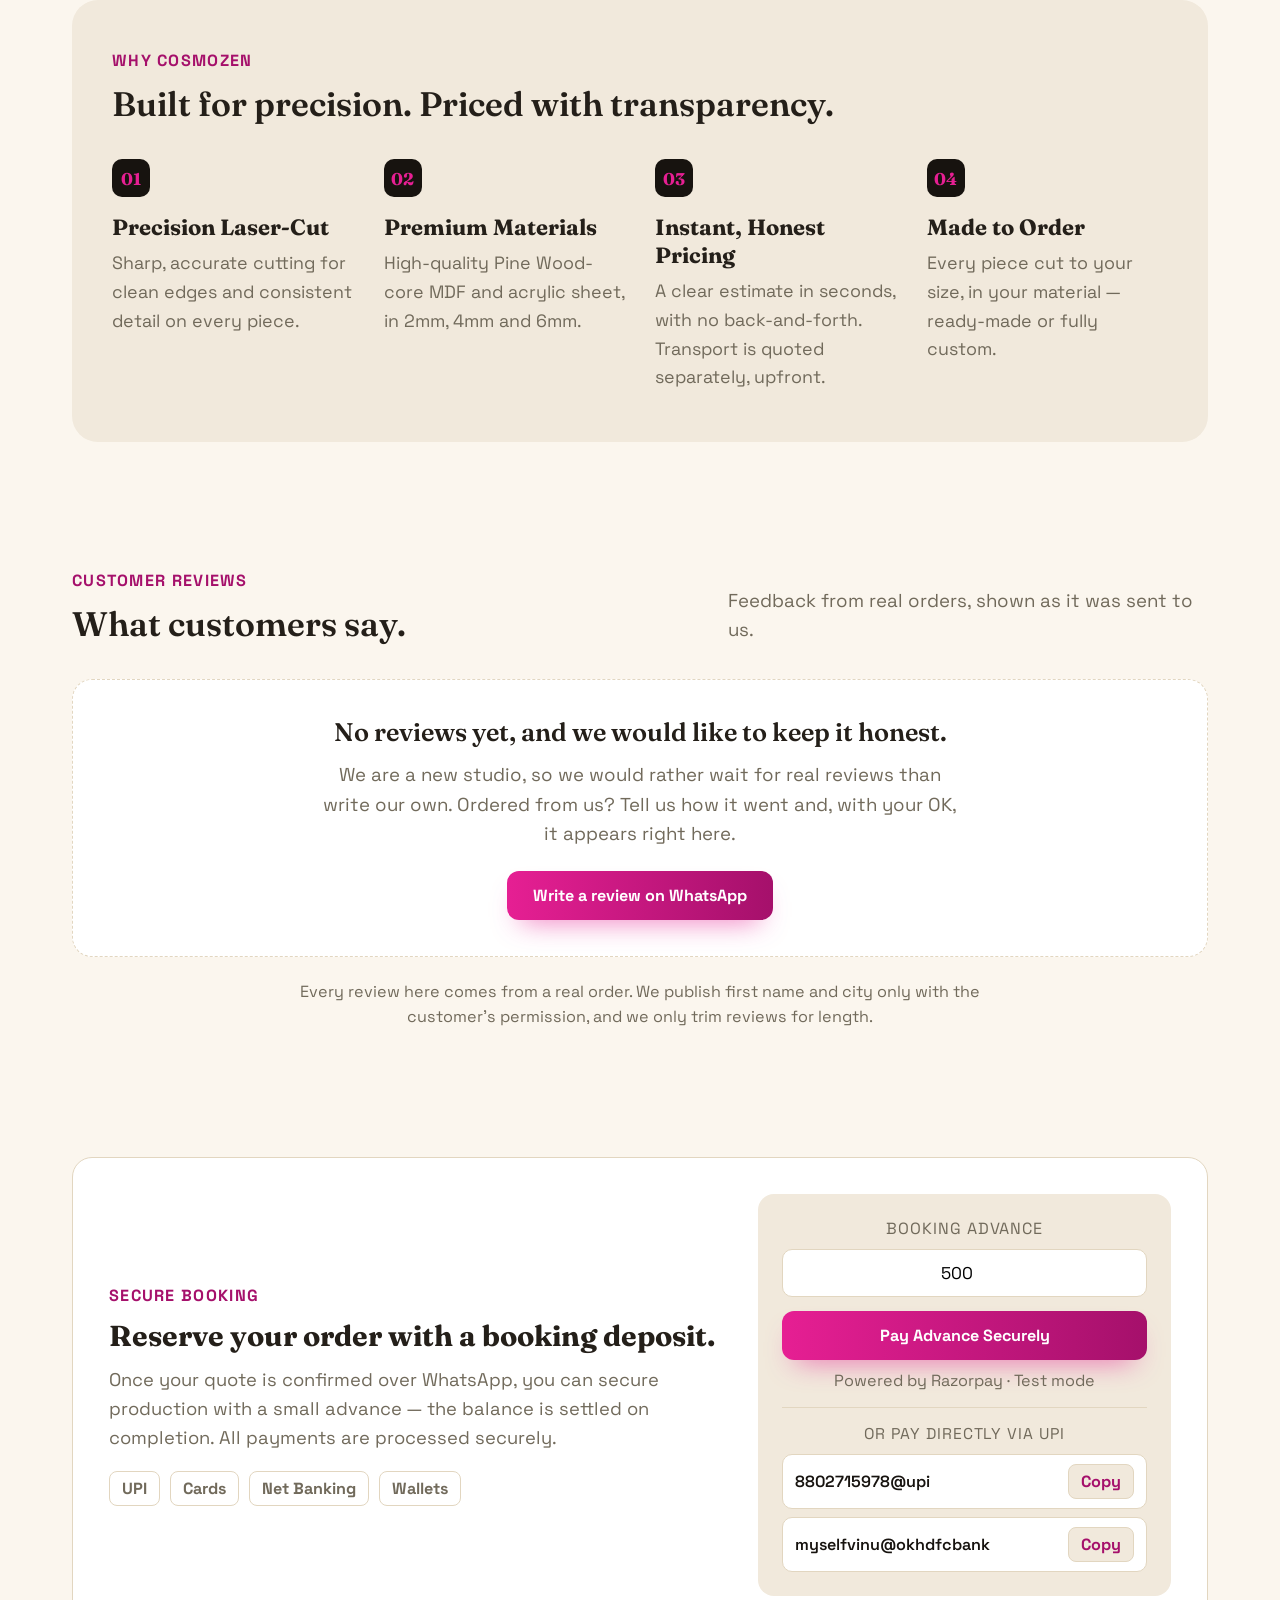
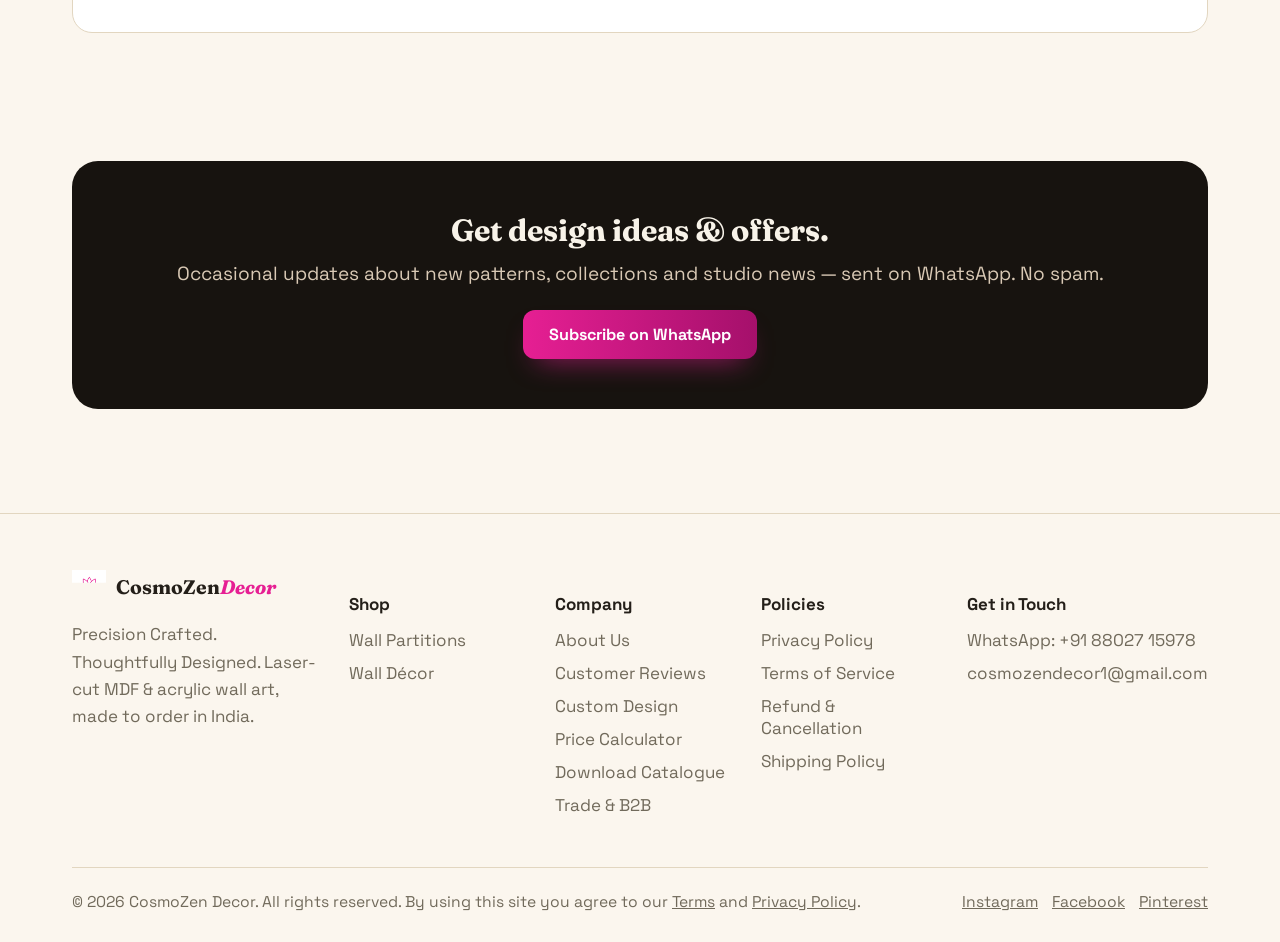
==== commit 2fbca6db: "Sticky category sidebar that stays visible while scrolling; merge 2D/3D relief/acrylic into one Wall" ====
--- a/index.html
+++ b/index.html
@@ -83,6 +83,8 @@
   .cat-grid{ display:grid; grid-template-columns:repeat(4,1fr); gap:20px; }
   @media (max-width:900px){ .cat-grid{ grid-template-columns:repeat(2,1fr);} }
   @media (max-width:520px){ .cat-grid{ grid-template-columns:1fr;} }
+  .cat-grid-2{ display:grid; grid-template-columns:repeat(2,1fr); gap:20px; max-width:720px; margin:0 auto; }
+  @media (max-width:520px){ .cat-grid-2{ grid-template-columns:1fr; max-width:420px;} }
 
   /* ===== CUSTOM CUT RAW MATERIAL ===== */
   .material-grid{ display:grid; grid-template-columns:repeat(2,1fr); gap:24px; margin-top:8px; }
@@ -141,9 +143,18 @@
   .load-more{ text-align:center; margin-top:30px; }
   .load-more[hidden]{ display:none; }
 
-  .tabbar{ display:flex; gap:10px; flex-wrap:wrap; margin-bottom:30px; }
-  .tab{ padding:10px 20px; border-radius:999px; border:1.5px solid var(--stone-line); background:#fff; font-size:.98rem; font-weight:600; cursor:pointer; color:var(--muted); }
+  .shop-layout{ display:grid; grid-template-columns:210px 1fr; gap:32px; align-items:start; }
+  .shop-sidebar{ position:sticky; top:112px; display:flex; flex-direction:column; gap:6px; }
+  .tab{ padding:12px 18px; border-radius:12px; border:1.5px solid var(--stone-line); background:#fff; font-size:1rem; font-weight:600; cursor:pointer; color:var(--muted); text-align:left; }
+  .tab .tab-sub{ display:block; font-size:.85rem; font-weight:500; color:var(--muted); margin-top:2px; }
   .tab.active{ background:var(--ink); color:#fff; border-color:var(--ink); }
+  .tab.active .tab-sub{ color:var(--light-muted); }
+  @media (max-width:860px){
+    .shop-layout{ grid-template-columns:1fr; }
+    .shop-sidebar{ position:static; flex-direction:row; overflow-x:auto; gap:10px; padding-bottom:4px; -webkit-overflow-scrolling:touch; }
+    .shop-sidebar .tab{ flex:0 0 auto; white-space:nowrap; }
+    .shop-sidebar .tab .tab-sub{ display:none; }
+  }
 
   /* ===== ABOUT ===== */
   .about-grid{ display:grid; grid-template-columns:1.05fr .95fr; gap:48px; align-items:start; }
@@ -338,38 +349,24 @@
       <div class="section-head">
         <div>
           <div class="eyebrow">SHOP BY COLLECTION</div>
-          <h2>Four disciplines, one design language.</h2>
-        </div>
-        <p>Every category built around its own visual character — from architectural screens to gallery-grade acrylic.</p>
-      </div>
-      <div class="cat-grid">
-        <a class="cat-card" href="#partitions">
+          <h2>Two disciplines, one design language.</h2>
+        </div>
+        <p>Architectural screens that shape a space, and wall d&eacute;cor &mdash; 2D, 3D relief and acrylic &mdash; that finishes it. Pick MDF or acrylic on every piece.</p>
+      </div>
+      <div class="cat-grid-2">
+        <a class="cat-card" href="#shop" data-cat-link="partitions">
           <div class="cat-thumb">
             <img src="images/wall-partitions/octagon-jali-screen.png" alt="Designer Wall Partitions" style="width:100%;height:100%;object-fit:cover;display:block;" />
           </div>
           <h3>Designer Wall Partitions</h3>
           <div class="cat-sub">Pattern-cut architectural screens</div>
         </a>
-        <a class="cat-card" href="#twod">
+        <a class="cat-card" href="#shop" data-cat-link="walldecor">
           <div class="cat-thumb">
-            <img src="images/wall-decor/tree-of-life.png" alt="2D Wall Décor" style="width:100%;height:100%;object-fit:cover;display:block;" />
-          </div>
-          <h3>2D Wall Décor</h3>
-          <div class="cat-sub">Flat-cut, precision engraved</div>
-        </a>
-        <a class="cat-card" href="#threed">
-          <div class="cat-thumb">
-            <img src="images/3d-wall-decor/layered-mountain-arch.png" alt="3D Relief Laser-Cut Wall Art" style="width:100%;height:100%;object-fit:cover;display:block;" />
-          </div>
-          <h3>3D Relief Laser-Cut Wall Art</h3>
-          <div class="cat-sub">Layered, sculptural depth</div>
-        </a>
-        <a class="cat-card" href="#acrylic">
-          <div class="cat-thumb">
-            <img src="images/acrylic/monstera-leaf.png" alt="Luxury Acrylic Wall Art" style="width:100%;height:100%;object-fit:cover;display:block;" />
-          </div>
-          <h3>Luxury Acrylic Wall Art</h3>
-          <div class="cat-sub">Sleek, light-interactive finish</div>
+            <img src="images/wall-decor/tree-of-life.png" alt="Wall Décor" style="width:100%;height:100%;object-fit:cover;display:block;" />
+          </div>
+          <h3>Wall D&eacute;cor</h3>
+          <div class="cat-sub">2D, 3D relief &amp; luxury acrylic</div>
         </a>
       </div>
     </div>
@@ -398,7 +395,7 @@
   </section>
 
   <!-- PRODUCT SHOWCASE WITH TABS -->
-  <section>
+  <section id="shop">
     <div class="wrap">
       <div class="section-head">
         <div>
@@ -406,15 +403,17 @@
           <h2>Browse by category.</h2>
         </div>
       </div>
-      <div class="tabbar">
-        <button class="tab active" data-cat="partitions">Wall Partitions</button>
-        <button class="tab" data-cat="twod">2D Wall Décor</button>
-        <button class="tab" data-cat="threed">3D Relief Laser-Cut Wall Art</button>
-        <button class="tab" data-cat="acrylic">Luxury Acrylic</button>
-      </div>
-      <div class="prod-grid" id="prodGrid"></div>
-      <div class="load-more" id="loadMoreWrap" hidden><button type="button" class="btn btn-outline" id="loadMoreBtn">Show more designs</button></div>
-      <p class="price-note">Estimates include material, cutting, design preparation &amp; GST and use the same formula as the Instant Price tool. <strong>Pricing does not include transport, and the final price may vary depending on the complexity of the design.</strong> We confirm it on WhatsApp before you pay.</p>
+      <div class="shop-layout">
+        <div class="shop-sidebar" id="shopSidebar">
+          <button class="tab active" data-cat="partitions">Wall Partitions<span class="tab-sub">Architectural screens</span></button>
+          <button class="tab" data-cat="walldecor">Wall D&eacute;cor<span class="tab-sub">2D, 3D relief &amp; acrylic</span></button>
+        </div>
+        <div>
+          <div class="prod-grid" id="prodGrid"></div>
+          <div class="load-more" id="loadMoreWrap" hidden><button type="button" class="btn btn-outline" id="loadMoreBtn">Show more designs</button></div>
+          <p class="price-note">Estimates include material, cutting, design preparation &amp; GST and use the same formula as the Instant Price tool. <strong>Pricing does not include transport, and the final price may vary depending on the complexity of the design.</strong> We confirm it on WhatsApp before you pay.</p>
+        </div>
+      </div>
     </div>
   </section>
 
@@ -602,10 +601,8 @@
       <div>
         <h4>Shop</h4>
         <ul>
-          <li><a href="#collections">Wall Partitions</a></li>
-          <li><a href="#collections">2D Wall Décor</a></li>
-          <li><a href="#collections">3D Relief Laser-Cut Wall Art</a></li>
-          <li><a href="#collections">Luxury Acrylic</a></li>
+          <li><a href="#shop" data-cat-link="partitions">Wall Partitions</a></li>
+          <li><a href="#shop" data-cat-link="walldecor">Wall D&eacute;cor</a></li>
         </ul>
       </div>
       <div>
@@ -684,7 +681,7 @@
       ["Botanical Vine Screen", "wall-partitions/botanical-vine-screen.png", "mdf"],
       ["Star & Cross Jali Screen", "wall-partitions/star-cross-jali-screen.png", "mdf"],
     ],
-    twod: [
+    walldecor: [
       ["Tree of Life", "wall-decor/tree-of-life.png", "mdf"],
       ["Sunflower Dot Disc", "wall-decor/sunflower-dot-disc.png", "mdf"],
       ["Sun Mandala Disc", "wall-decor/sun-mandala-disc.png", "mdf"],
@@ -696,8 +693,6 @@
       ["Butterfly Filigree Trio", "wall-decor/butterfly-filigree-trio.png", "mdf"],
       ["Rainbow Arches", "wall-decor/rainbow-arches.png", "mdf"],
       ["Seigaiha Wave Panel", "wall-decor/seigaiha-wave-panel.png", "mdf"],
-    ],
-    threed: [
       ["Butterflies Panel", "3d-wall-decor/butterflies.jpg"],
       ["Butterfly Sculpture", "3d-wall-decor/butterfly.jpg"],
       ["Om Relief Sculpture", "3d-wall-decor/om-relief.jpg"],
@@ -712,8 +707,6 @@
       ["Layered Mandala", "3d-wall-decor/layered-mandala.png", "mdf", 4],
       ["Layered Lotus", "3d-wall-decor/layered-lotus.png", "mdf", 4],
       ["Layered Sunburst", "3d-wall-decor/layered-sunburst.png", "mdf", 4],
-    ],
-    acrylic: [
       ["Blue Lotus · Acrylic", "acrylic/lotus-blue.jpg", "acrylic"],
       ["Mountain & Pines · Black Acrylic", "acrylic/mountain-pines-black.jpg", "acrylic"],
       ["Geometric Stag · Black Acrylic", "acrylic/geometric-stag-black.jpg", "acrylic"],
@@ -988,11 +981,18 @@
   renderCart();
   renderProducts('partitions');
 
+  function activateCat(cat){
+    document.querySelectorAll('.tab').forEach(t => t.classList.toggle('active', t.dataset.cat === cat));
+    renderProducts(cat);
+  }
   document.querySelectorAll('.tab').forEach(tab => {
-    tab.addEventListener('click', () => {
-      document.querySelectorAll('.tab').forEach(t => t.classList.remove('active'));
-      tab.classList.add('active');
-      renderProducts(tab.dataset.cat);
+    tab.addEventListener('click', () => activateCat(tab.dataset.cat));
+  });
+  document.querySelectorAll('[data-cat-link]').forEach(link => {
+    link.addEventListener('click', e => {
+      e.preventDefault();
+      activateCat(link.dataset.catLink);
+      document.getElementById('shop').scrollIntoView({ behavior: 'smooth', block: 'start' });
     });
   });
 
